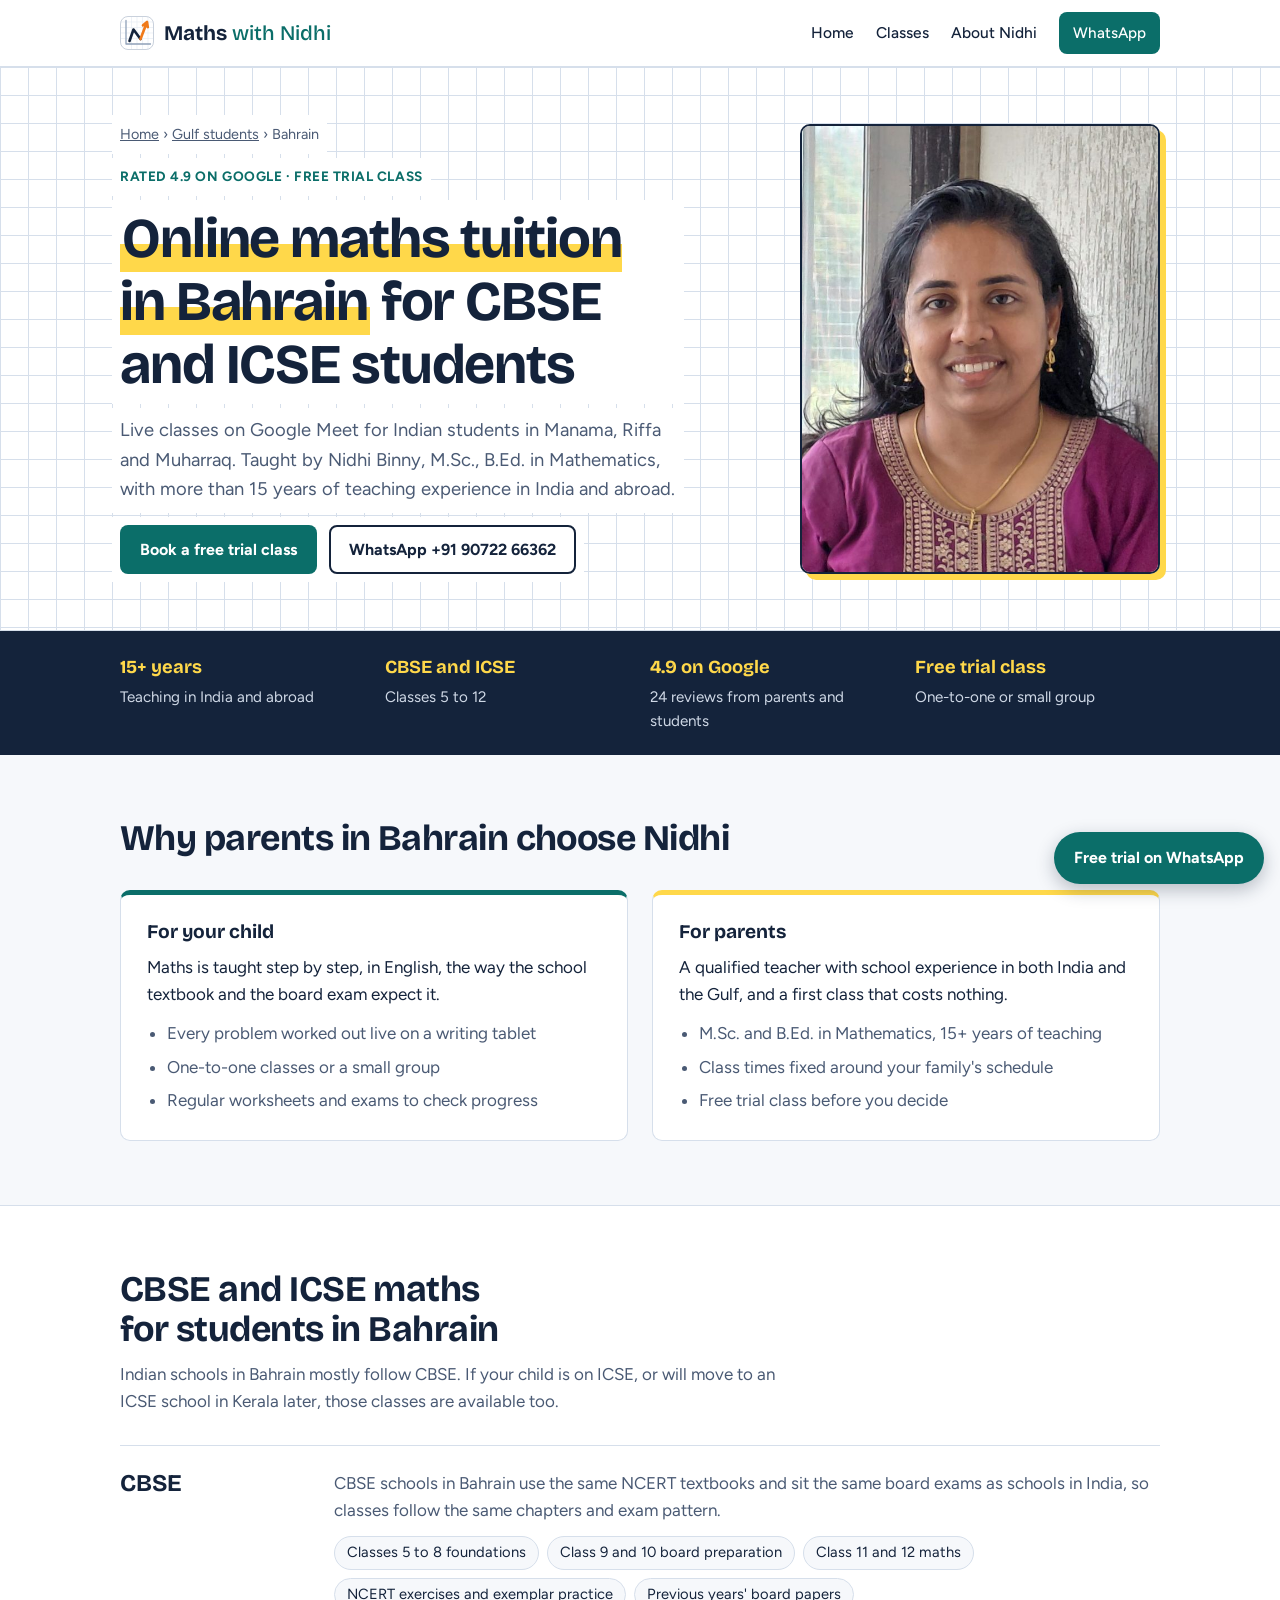
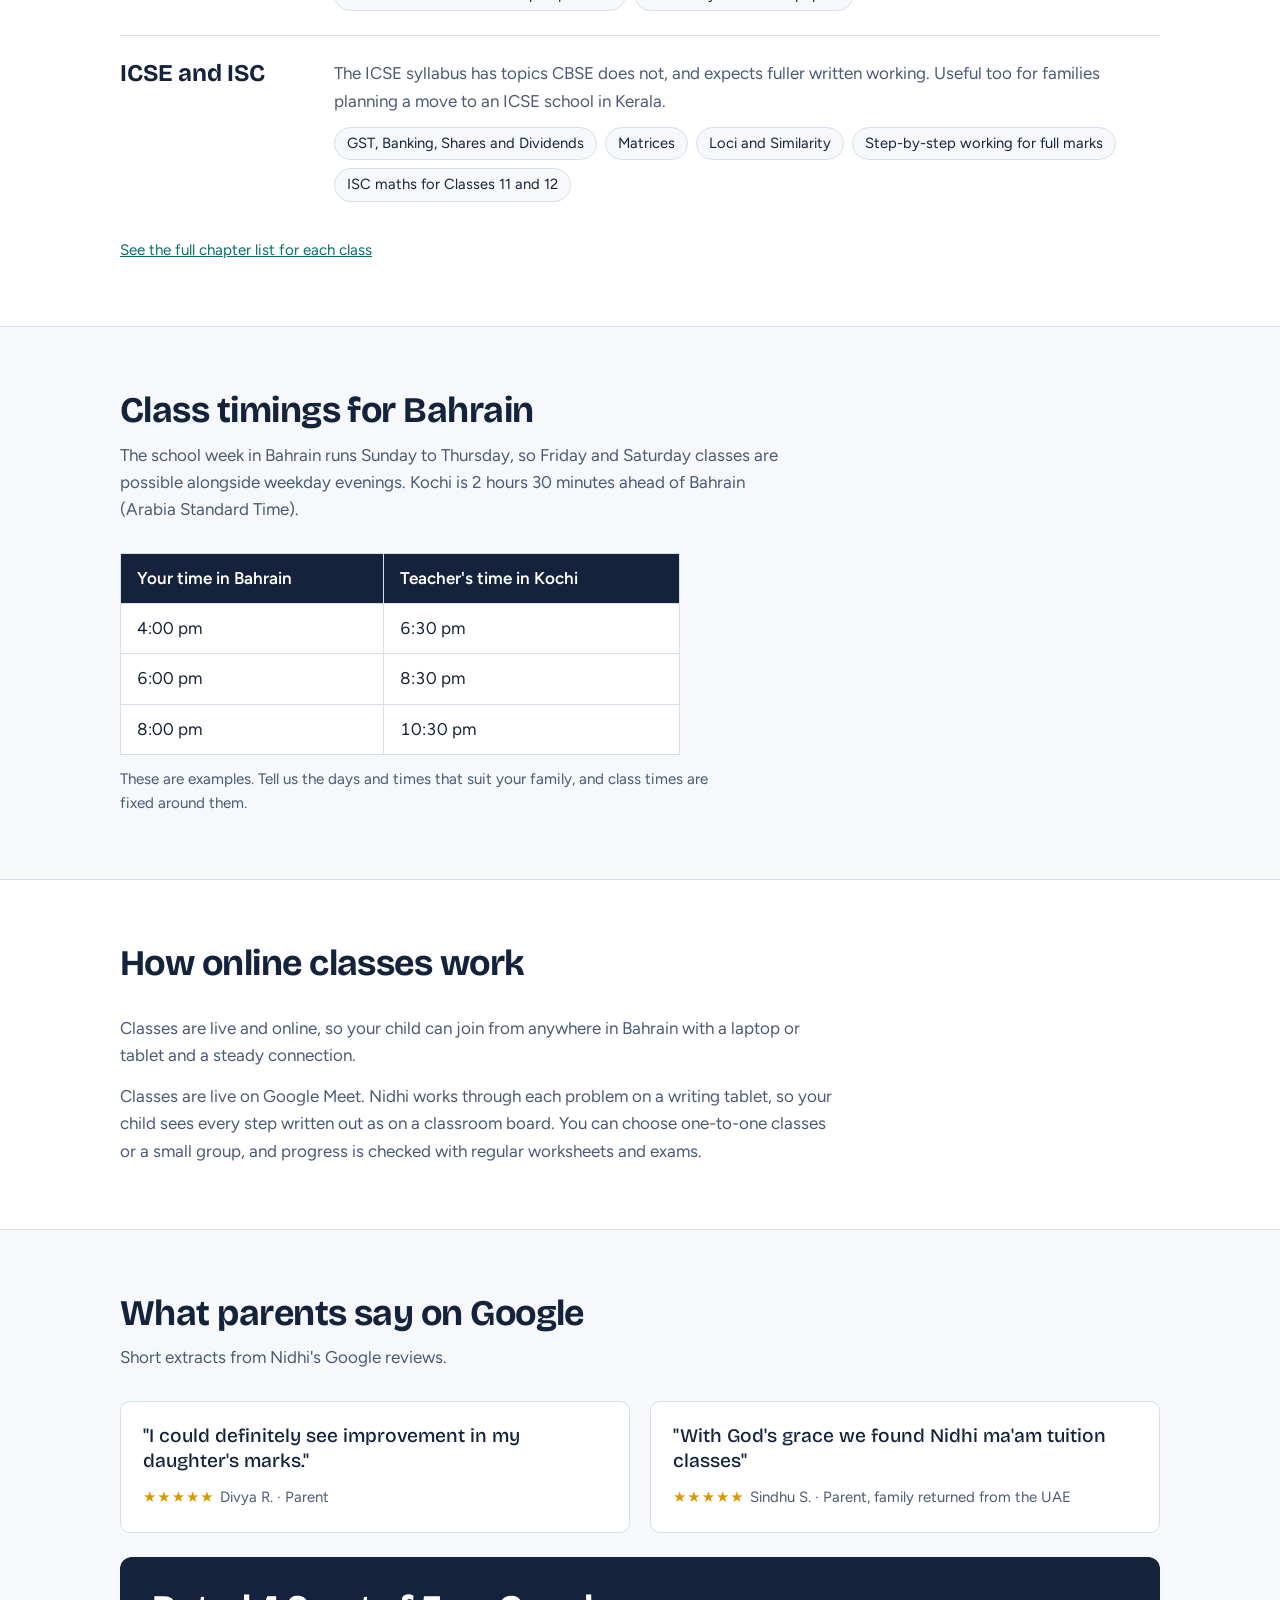
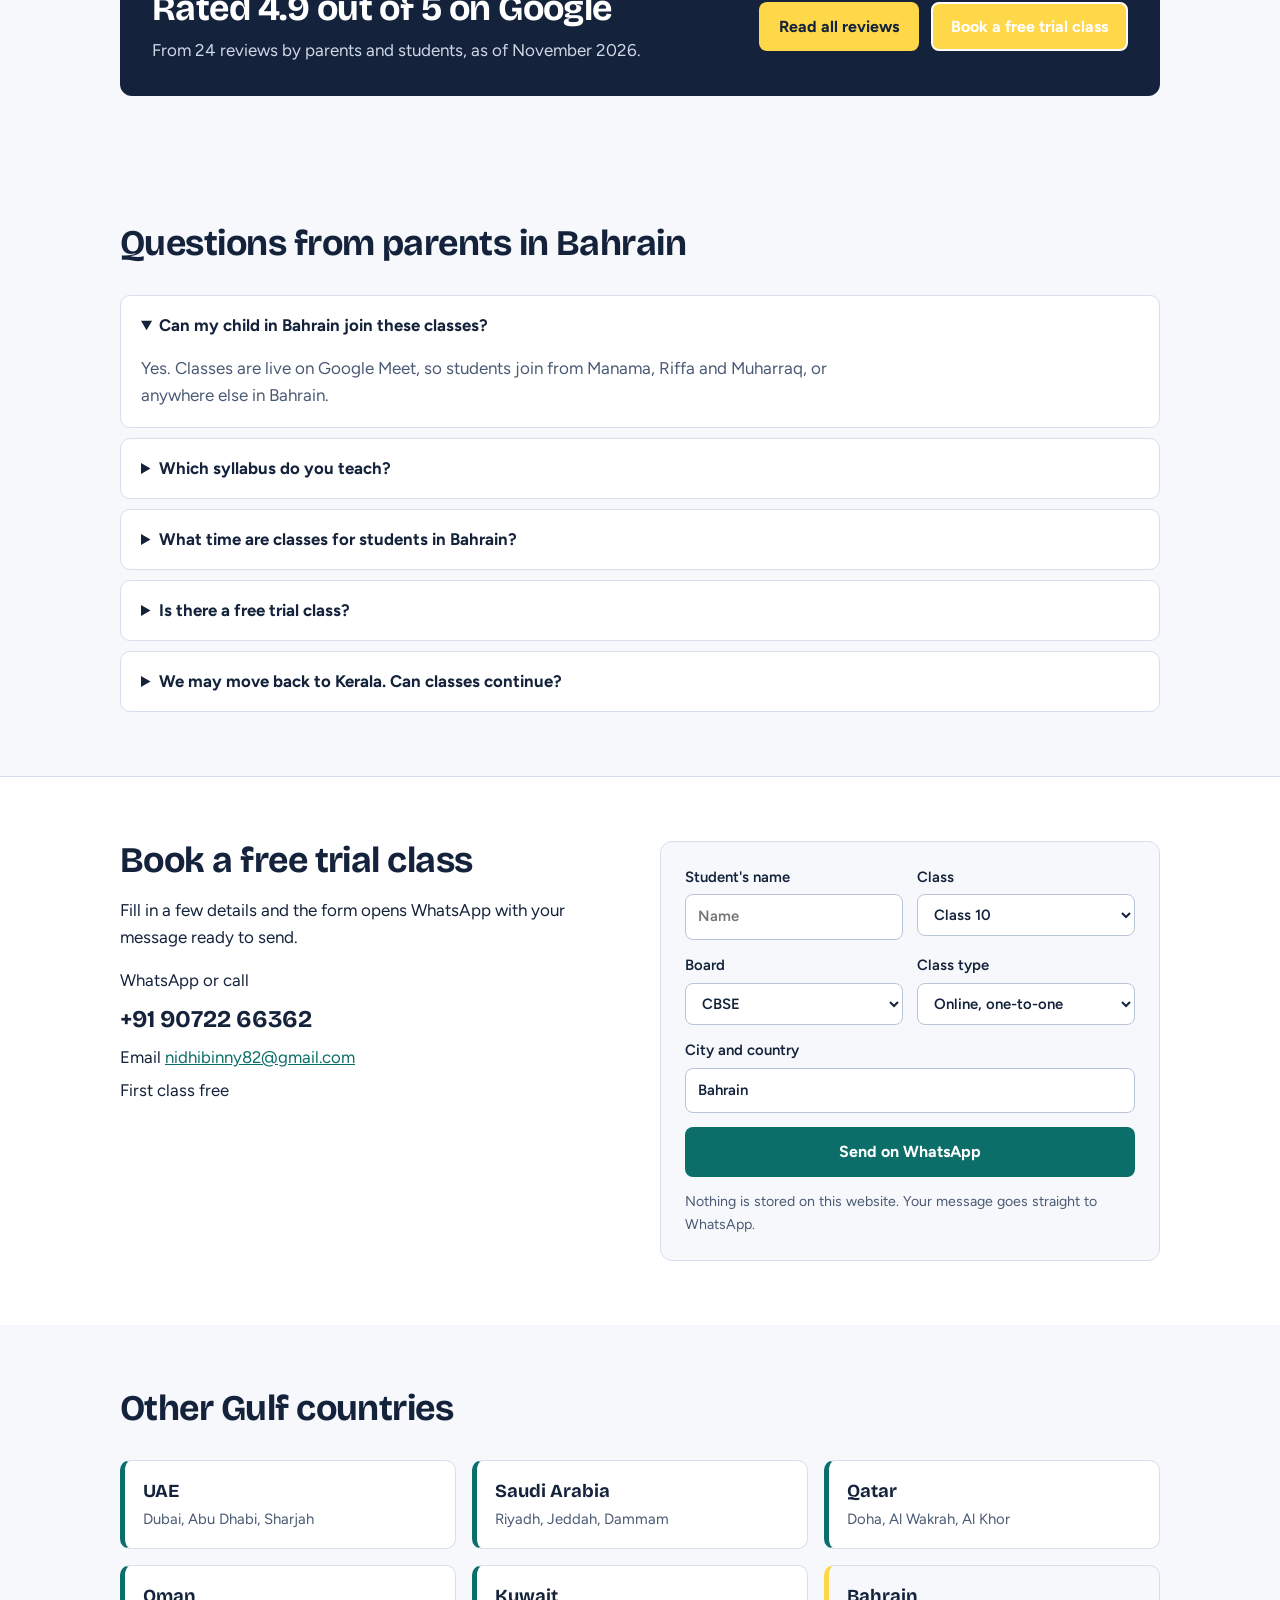
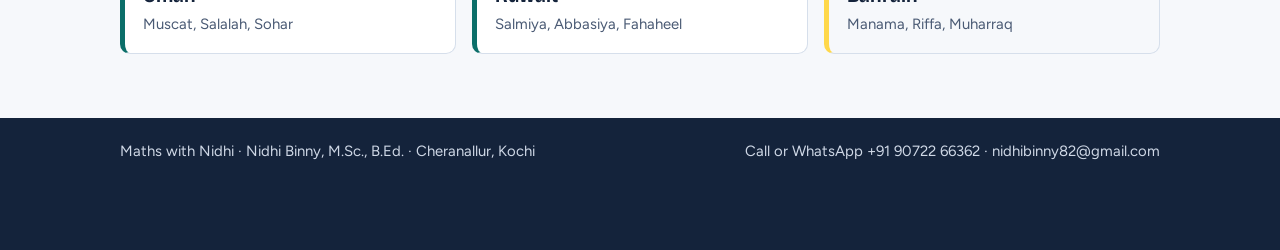
==== online-maths-tuition-bahrain.html @ 1d1f0987 "Address Indian students generally, not Malayali specifically Co-Authored-By: Claude Fable 5.2 <norep" ====
<!DOCTYPE html>
<html lang="en">
<head>
<meta charset="utf-8">
<meta name="viewport" content="width=device-width, initial-scale=1">
<title>Online Maths Tuition in Bahrain | CBSE &amp; ICSE, Classes 5 to 12 | Maths with Nidhi</title>
<meta name="description" content="Live online maths tuition for Indian students in Bahrain. CBSE and ICSE, Classes 5 to 12, taught by Nidhi Binny, M.Sc., B.Ed. Free trial class.">
<meta property="og:type" content="website">
<meta property="og:title" content="Online Maths Tuition in Bahrain | CBSE &amp; ICSE, Classes 5 to 12 | Maths with Nidhi">
<meta property="og:site_name" content="Maths with Nidhi">
<meta property="og:description" content="CBSE and ICSE maths, Classes 5 to 12. Free trial class.">
<meta property="og:image" content="img/nidhi-binny-maths-tutor.jpg">
<link rel="preconnect" href="https://fonts.googleapis.com">
<link rel="preconnect" href="https://fonts.gstatic.com" crossorigin>
<link href="https://fonts.googleapis.com/css2?family=Bricolage+Grotesque:opsz,wght@12..96,500;12..96,700&family=Figtree:wght@400;500;600;700&display=swap" rel="stylesheet">
<script type="application/ld+json">
{
 "@context": "https://schema.org",
 "@graph": [
  {
   "@type": "Service",
   "name": "Online maths tuition in Bahrain for CBSE and ICSE students",
   "serviceType": "Online maths tuition",
   "areaServed": {
    "@type": "Country",
    "name": "Bahrain"
   },
   "availableLanguage": [
    "en"
   ],
   "provider": {
    "@type": "LocalBusiness",
    "name": "Maths with Nidhi",
    "alternateName": "Math Vision Tuition Class",
    "telephone": "+91 90722 66362",
    "address": {
     "@type": "PostalAddress",
     "streetAddress": "National Signature, Cheranallur",
     "addressLocality": "Ernakulam",
     "addressRegion": "Kerala",
     "postalCode": "682034",
     "addressCountry": "IN"
    }
   }
  },
  {
   "@type": "FAQPage",
   "mainEntity": [
    {
     "@type": "Question",
     "name": "Can my child in Bahrain join these classes?",
     "acceptedAnswer": {
      "@type": "Answer",
      "text": "Yes. Classes are live on Google Meet, so students join from Manama, Riffa and Muharraq, or anywhere else in Bahrain."
     }
    },
    {
     "@type": "Question",
     "name": "Which syllabus do you teach?",
     "acceptedAnswer": {
      "@type": "Answer",
      "text": "Mathematics for CBSE and ICSE, from Class 5 to Class 12, including ISC for Classes 11 and 12."
     }
    },
    {
     "@type": "Question",
     "name": "What time are classes for students in Bahrain?",
     "acceptedAnswer": {
      "@type": "Answer",
      "text": "Class times are fixed to suit your family. Kochi is 2 hours 30 minutes ahead of Bahrain, so a 6:00 pm class for you is 8:30 pm for the teacher."
     }
    },
    {
     "@type": "Question",
     "name": "Is there a free trial class?",
     "acceptedAnswer": {
      "@type": "Answer",
      "text": "Yes. The first class is a free trial."
     }
    },
    {
     "@type": "Question",
     "name": "We may move back to Kerala. Can classes continue?",
     "acceptedAnswer": {
      "@type": "Answer",
      "text": "Yes. Online classes carry on unchanged, and if you settle in Kochi your child can also attend in person at Cheranallur."
     }
    }
   ]
  }
 ]
}
</script>
<link rel="icon" href="favicon.svg" type="image/svg+xml">
<link rel="stylesheet" href="css/site.css">
</head>
<body>

<header class="top">
  <div class="wrap">
    <a class="brand" href="index.html" aria-label="Maths with Nidhi home">
      <svg viewBox="0 0 34 34" aria-hidden="true"><defs><clipPath id="t"><rect width="34" height="34" rx="8"/></clipPath></defs><rect width="34" height="34" rx="8" fill="#ffffff"/><path d="M11.5 0V34M17 0V34M22.5 0V34M28 0V34M0 6H34M0 11.5H34M0 17H34M0 22.5H34" fill="none" stroke="#e3e9f2" stroke-width="0.6" clip-path="url(#t)"/><path d="M6 4.5V28H30.5" fill="none" stroke="#8fa0b8" stroke-width="1.3" stroke-linecap="round" stroke-linejoin="round"/><path d="M9.5 25L13.5 13.5L20.5 23" fill="none" stroke="#14233b" stroke-width="2.63" stroke-linecap="round" stroke-linejoin="round"/><path d="M20.5 23L27 6M23 9.3L27 6L27.8 11.1" fill="none" stroke="#f07a1a" stroke-width="2.63" stroke-linecap="round" stroke-linejoin="round"/><rect x="0.5" y="0.5" width="33" height="33" rx="7.5" fill="none" stroke="#c9d1dc" stroke-width="1"/></svg>
      <span class="brand-name">Maths <i>with Nidhi</i></span>
    </a>
    <nav class="nav" aria-label="Main">
      <a class="link" href="index.html">Home</a>
      <a class="link" href="index.html#classes">Classes</a>
      <a class="link" href="index.html#about">About Nidhi</a>
      <a class="btn small" href="https://wa.me/919072266362?text=Hi%2C%20I%27d%20like%20to%20book%20a%20free%20trial%20maths%20class.%20We%20live%20in%20Bahrain." rel="noopener">WhatsApp</a>
    </nav>
  </div>
</header>

<main id="top">
  <div class="hero">
    <div class="wrap">
      <div class="hero-copy">
        <p class="crumbs"><a href="index.html">Home</a> › <a href="index.html#gulf">Gulf students</a> › Bahrain</p>
        <p class="eyebrow">Rated 4.9 on Google · Free trial class</p>
        <h1><span class="mark">Online maths tuition in Bahrain</span> for CBSE and ICSE students</h1>
        <p class="lead">Live classes on Google Meet for Indian students in Manama, Riffa and Muharraq. Taught by Nidhi Binny, M.Sc., B.Ed. in Mathematics, with more than 15 years of teaching experience in India and abroad.</p>
        <div class="cta-row">
          <a class="btn" href="#contact">Book a free trial class</a>
          <a class="btn ghost" href="https://wa.me/919072266362?text=Hi%2C%20I%27d%20like%20to%20book%20a%20free%20trial%20maths%20class.%20We%20live%20in%20Bahrain." rel="noopener">WhatsApp +91 90722 66362</a>
        </div>
      </div>
      <img class="photo-img" src="img/nidhi-binny-maths-tutor.jpg" alt="Nidhi Binny, online maths tutor for students in Bahrain" width="640" height="800">
    </div>
  </div>


  <div class="facts">
    <div class="wrap">
      <ul>
        <li><strong>15+ years</strong><span>Teaching in India and abroad</span></li>
        <li><strong>CBSE and ICSE</strong><span>Classes 5 to 12</span></li>
        <li><strong>4.9 on Google</strong><span>24 reviews from parents and students</span></li>
        <li><strong>Free trial class</strong><span>One-to-one or small group</span></li>
      </ul>
    </div>
  </div>

  <section>
    <div class="wrap">
      <div class="sec-head">
        <h2>Why parents in Bahrain choose Nidhi</h2>
      </div>
      <div class="two">
        <div class="panel kochi">
          <h3>For your child</h3>
          <p>Maths is taught step by step, in English, the way the school textbook and the board exam expect it.</p>
          <ul>
            <li>Every problem worked out live on a writing tablet</li>
            <li>One-to-one classes or a small group</li>
            <li>Regular worksheets and exams to check progress</li>
          </ul>
        </div>
        <div class="panel abroad">
          <h3>For parents</h3>
          <p>A qualified teacher with school experience in both India and the Gulf, and a first class that costs nothing.</p>
          <ul>
            <li>M.Sc. and B.Ed. in Mathematics, 15+ years of teaching</li>
            <li>Class times fixed around your family's schedule</li>
            <li>Free trial class before you decide</li>
          </ul>
        </div>
      </div>
    </div>
  </section>

  <section class="plain">
    <div class="wrap">
      <div class="sec-head">
        <h2>CBSE and ICSE maths for students in Bahrain</h2>
        <p>Indian schools in Bahrain mostly follow CBSE. If your child is on ICSE, or will move to an ICSE school in Kerala later, those classes are available too.</p>
      </div>
      <div class="board">
        <div class="tag">CBSE</div>
        <div>
          <p>CBSE schools in Bahrain use the same NCERT textbooks and sit the same board exams as schools in India, so classes follow the same chapters and exam pattern.</p>
          <ul class="chips"><li>Classes 5 to 8 foundations</li><li>Class 9 and 10 board preparation</li><li>Class 11 and 12 maths</li><li>NCERT exercises and exemplar practice</li><li>Previous years' board papers</li></ul>
        </div>
      </div>
      <div class="board">
        <div class="tag">ICSE and ISC</div>
        <div>
          <p>The ICSE syllabus has topics CBSE does not, and expects fuller written working. Useful too for families planning a move to an ICSE school in Kerala.</p>
          <ul class="chips"><li>GST, Banking, Shares and Dividends</li><li>Matrices</li><li>Loci and Similarity</li><li>Step-by-step working for full marks</li><li>ISC maths for Classes 11 and 12</li></ul>
        </div>
      </div>
      <p class="note"><a href="index.html#classes">See the full chapter list for each class</a></p>
    </div>
  </section>

  <section>
    <div class="wrap">
      <div class="sec-head">
        <h2>Class timings for Bahrain</h2>
        <p>The school week in Bahrain runs Sunday to Thursday, so Friday and Saturday classes are possible alongside weekday evenings. Kochi is 2 hours 30 minutes ahead of Bahrain (Arabia Standard Time).</p>
      </div>
      <div class="times-wrap">
        <table class="times">
          <thead><tr><th>Your time in Bahrain</th><th>Teacher's time in Kochi</th></tr></thead>
          <tbody><tr><td>4:00 pm</td><td>6:30 pm</td></tr><tr><td>6:00 pm</td><td>8:30 pm</td></tr><tr><td>8:00 pm</td><td>10:30 pm</td></tr></tbody>
        </table>
      </div>
      <p class="note">These are examples. Tell us the days and times that suit your family, and class times are fixed around them.</p>
    </div>
  </section>

  <section class="plain">
    <div class="wrap">
      <div class="sec-head"><h2>How online classes work</h2></div>
      <div class="prose">
        <p>Classes are live and online, so your child can join from anywhere in Bahrain with a laptop or tablet and a steady connection.</p>
        <p>Classes are live on Google Meet. Nidhi works through each problem on a writing tablet, so your child sees every step written out as on a classroom board. You can choose one-to-one classes or a small group, and progress is checked with regular worksheets and exams.</p>
      </div>
    </div>
  </section>

  <section class="reviews">
    <div class="wrap">
      <div class="sec-head">
        <h2>What parents say on Google</h2>
        <p>Short extracts from Nidhi's Google reviews.</p>
      </div>
      <div class="quotes">
        <figure class="quote"><blockquote>"I could definitely see improvement in my daughter's marks."</blockquote><figcaption>Divya R. · Parent</figcaption></figure>
        <figure class="quote"><blockquote>"With God's grace we found Nidhi ma'am tuition classes"</blockquote><figcaption>Sindhu S. · Parent, family returned from the UAE</figcaption></figure>
      </div>
      <div class="box">
        <div>
          <h2>Rated 4.9 out of 5 on Google</h2>
          <p>From 24 reviews by parents and students, as of November 2026.</p>
        </div>
        <div class="cta-row">
          <a class="btn" href="https://www.google.com/search?q=math+vision#lrd=0x3b080d9edfd63d77:0x7103dc4fd0247eb7,1,,,," rel="noopener">Read all reviews</a>
          <a class="btn ghost light" href="#contact">Book a free trial class</a>
        </div>
      </div>
    </div>
  </section>

  <section class="faq" id="faq">
    <div class="wrap">
      <div class="sec-head"><h2>Questions from parents in Bahrain</h2></div>
      <details open>
        <summary>Can my child in Bahrain join these classes?</summary>
        <p>Yes. Classes are live on Google Meet, so students join from Manama, Riffa and Muharraq, or anywhere else in Bahrain.</p>
      </details>
      <details>
        <summary>Which syllabus do you teach?</summary>
        <p>Mathematics for CBSE and ICSE, from Class 5 to Class 12, including ISC for Classes 11 and 12.</p>
      </details>
      <details>
        <summary>What time are classes for students in Bahrain?</summary>
        <p>Class times are fixed to suit your family. Kochi is 2 hours 30 minutes ahead of Bahrain, so a 6:00 pm class for you is 8:30 pm for the teacher.</p>
      </details>
      <details>
        <summary>Is there a free trial class?</summary>
        <p>Yes. The first class is a free trial.</p>
      </details>
      <details>
        <summary>We may move back to Kerala. Can classes continue?</summary>
        <p>Yes. Online classes carry on unchanged, and if you settle in Kochi your child can also attend in person at Cheranallur.</p>
      </details>
    </div>
  </section>

  <section class="contact" id="contact">
    <div class="wrap">
      <div class="contact-copy">
        <h2>Book a free trial class</h2>
        <p>Fill in a few details and the form opens WhatsApp with your message ready to send.</p>
        <div class="lines">
          <span>WhatsApp or call</span>
          <b>+91 90722 66362</b>
          <span>Email <a href="mailto:nidhibinny82@gmail.com">nidhibinny82@gmail.com</a></span>
          <span>First class free</span>
        </div>
      </div>
      <form id="enquiry">
        <label>Student's name<input id="f-name" type="text" autocomplete="off" placeholder="Name"></label>
        <label>Class
          <select id="f-class">
            <option>Class 12</option><option>Class 11</option><option selected>Class 10</option><option>Class 9</option><option>Class 8</option><option>Class 7</option><option>Class 6</option><option>Class 5</option>
          </select>
        </label>
        <label>Board
          <select id="f-board"><option>CBSE</option><option>ICSE / ISC</option></select>
        </label>
        <label>Class type
          <select id="f-mode"><option>Online, one-to-one</option><option>Online, small group</option></select>
        </label>
        <label class="full">City and country<input id="f-place" type="text" autocomplete="off" value="Bahrain"></label>
        <a class="btn full" id="f-send" href="https://wa.me/919072266362" rel="noopener">Send on WhatsApp</a>
        <small class="full">Nothing is stored on this website. Your message goes straight to WhatsApp.</small>
      </form>
    </div>
  </section>

  <section>
    <div class="wrap">
      <div class="sec-head"><h2>Other Gulf countries</h2></div>
      <div class="countries">
        <a href="online-maths-tuition-uae.html"><b>UAE</b><span>Dubai, Abu Dhabi, Sharjah</span></a>
        <a href="online-maths-tuition-saudi-arabia.html"><b>Saudi Arabia</b><span>Riyadh, Jeddah, Dammam</span></a>
        <a href="online-maths-tuition-qatar.html"><b>Qatar</b><span>Doha, Al Wakrah, Al Khor</span></a>
        <a href="online-maths-tuition-oman.html"><b>Oman</b><span>Muscat, Salalah, Sohar</span></a>
        <a href="online-maths-tuition-kuwait.html"><b>Kuwait</b><span>Salmiya, Abbasiya, Fahaheel</span></a>
        <a href="online-maths-tuition-bahrain.html" aria-current="page"><b>Bahrain</b><span>Manama, Riffa, Muharraq</span></a>
      </div>
    </div>
  </section>
</main>

<a class="btn wa-float" href="https://wa.me/919072266362?text=Hi%2C%20I%27d%20like%20to%20book%20a%20free%20trial%20maths%20class.%20We%20live%20in%20Bahrain." rel="noopener">Free trial on WhatsApp</a>

<footer>
  <div class="wrap">
    <span>Maths with Nidhi · Nidhi Binny, M.Sc., B.Ed. · Cheranallur, Kochi</span>
    <span>Call or WhatsApp +91 90722 66362 · nidhibinny82@gmail.com</span>
  </div>
</footer>

<script>
(function () {
  var ids = ["f-name", "f-class", "f-board", "f-mode", "f-place"];
  var send = document.getElementById("f-send");
  function val(id) { return document.getElementById(id).value.trim(); }
  function build() {
    var lines = ["Hi, I'd like to book a free trial maths class with Nidhi teacher."];
    if (val("f-name")) lines.push("Student: " + val("f-name"));
    lines.push("Class: " + val("f-class") + " (" + val("f-board") + ")");
    lines.push("Class type: " + val("f-mode"));
    if (val("f-place")) lines.push("Location: " + val("f-place"));
    send.href = "https://wa.me/919072266362?text=" + encodeURIComponent(lines.join("\n"));
  }
  ids.forEach(function (id) {
    var el = document.getElementById(id);
    el.addEventListener("input", build);
    el.addEventListener("change", build);
  });
  document.getElementById("enquiry").addEventListener("submit", function (e) { e.preventDefault(); });
  build();
})();
</script>
</body>
</html>
---- css/site.css ----
:root {
  /* Layout idea: a maths notebook. Squared paper ground, ink text, one highlighter colour, worked-example details. */
  --paper: #f6f8fb;
  --sheet: #ffffff;
  --ink: #14233b;
  --ink-soft: #4a5a74;
  --rule: #d6dfeb;
  --teal: #0b6e69;
  --teal-deep: #084f4b;
  --marker: #ffd84a;
  --font-display: "Bricolage Grotesque", "Trebuchet MS", system-ui, sans-serif;
  --font-body: "Figtree", system-ui, -apple-system, "Segoe UI", sans-serif;
  --font-ml: "Noto Sans Malayalam", "Figtree", sans-serif;
  color-scheme: light;
}
* { box-sizing: border-box; }
html { scroll-behavior: smooth; }
body {
  margin: 0;
  background: var(--paper);
  color: var(--ink);
  font-family: var(--font-body);
  font-size: 17px;
  line-height: 1.6;
}
img, svg { max-width: 100%; }
a { color: var(--teal); }
a:focus-visible, button:focus-visible, input:focus-visible, select:focus-visible, summary:focus-visible {
  outline: 3px solid var(--marker); outline-offset: 2px;
}
h1, h2, h3 { font-family: var(--font-display); line-height: 1.12; text-wrap: balance; margin: 0; }
h1 { font-size: clamp(2.1rem, 5.4vw, 3.5rem); font-weight: 700; letter-spacing: -0.02em; }
h2 { font-size: clamp(1.6rem, 3.4vw, 2.25rem); font-weight: 700; letter-spacing: -0.015em; }
h3 { font-size: 1.2rem; font-weight: 700; }
p { margin: 0; }
.wrap { max-width: 1080px; margin: 0 auto; padding: 0 20px; }
.ml { font-family: var(--font-ml); }
.mark { background: linear-gradient(transparent 58%, var(--marker) 58%); padding: 0 2px; }

/* Header */
.top { background: var(--sheet); border-bottom: 1px solid var(--rule); position: sticky; top: 0; z-index: 5; }
.top .wrap { display: flex; align-items: center; justify-content: space-between; gap: 16px; padding-top: 12px; padding-bottom: 12px; flex-wrap: wrap; }
.brand { display: flex; align-items: center; gap: 10px; text-decoration: none; color: var(--ink); font-family: var(--font-display); font-weight: 700; font-size: 1.3rem; }
.brand svg { width: 34px; height: 34px; flex: none; }
.nav { display: flex; align-items: center; gap: 22px; flex-wrap: wrap; }
.nav a { color: var(--ink); text-decoration: none; font-weight: 500; font-size: 0.97rem; }
.nav a:hover { color: var(--teal); }
.btn {
  display: inline-flex; align-items: center; gap: 8px;
  background: var(--teal); color: #fff !important; text-decoration: none;
  font-weight: 700; padding: 12px 20px; border-radius: 8px; border: 0;
  font-family: var(--font-body); font-size: 1rem; cursor: pointer;
}
.btn:hover { background: var(--teal-deep); }
.btn.small { padding: 9px 14px; font-size: 0.95rem; }
.btn.ghost { background: transparent; color: var(--ink) !important; border: 2px solid var(--ink); padding: 10px 18px; }
.btn.ghost:hover { background: var(--ink); color: #fff !important; }
@media (max-width: 720px) { .nav a.link { display: none; } }

/* Hero */
.hero {
  background-color: var(--sheet);
  background-image: linear-gradient(var(--rule) 1px, transparent 1px), linear-gradient(90deg, var(--rule) 1px, transparent 1px);
  background-size: 28px 28px;
  border-bottom: 1px solid var(--rule);
}
.hero .wrap { display: grid; grid-template-columns: 1.25fr 1fr; gap: 40px; align-items: center; padding-top: 56px; padding-bottom: 56px; }
.hero-copy { display: flex; flex-direction: column; gap: 20px; }
.hero-copy > * { background: var(--sheet); box-shadow: 0 0 0 8px var(--sheet); align-self: flex-start; }
.eyebrow { font-weight: 700; color: var(--teal); letter-spacing: 0.04em; text-transform: uppercase; font-size: 0.85rem; }
.lead { font-size: 1.15rem; color: var(--ink-soft); max-width: 34em; }
.cta-row { display: flex; gap: 12px; flex-wrap: wrap; }
.hero .ml { font-size: 1rem; color: var(--ink); font-weight: 500; }
.example { background: var(--sheet); border: 2px solid var(--ink); border-radius: 10px; padding: 18px; box-shadow: 6px 6px 0 var(--marker); }
.example figcaption { font-size: 0.92rem; color: var(--ink-soft); margin-top: 8px; }
.example svg { display: block; width: 100%; height: auto; }
@media (max-width: 820px) { .hero .wrap { grid-template-columns: 1fr; padding-top: 36px; padding-bottom: 40px; } }

/* Facts strip */
.facts { background: var(--ink); color: #fff; }
.facts ul { list-style: none; margin: 0; padding: 22px 0; display: grid; grid-template-columns: repeat(4, 1fr); gap: 20px; }
.facts li { display: flex; flex-direction: column; gap: 2px; }
.facts strong { font-family: var(--font-display); font-size: 1.15rem; color: var(--marker); }
.facts span { font-size: 0.95rem; color: #cfd8e6; }
@media (max-width: 820px) { .facts ul { grid-template-columns: repeat(2, 1fr); } }

section { padding: 64px 0; }
.sec-head { display: flex; flex-direction: column; gap: 10px; margin-bottom: 30px; max-width: 40em; }
.sec-head p { color: var(--ink-soft); }

/* Where */
.two { display: grid; grid-template-columns: 1fr 1fr; gap: 24px; }
.panel { background: var(--sheet); border: 1px solid var(--rule); border-radius: 10px; padding: 26px; display: flex; flex-direction: column; gap: 12px; }
.panel.kochi { border-top: 5px solid var(--teal); }
.panel.abroad { border-top: 5px solid var(--marker); }
.panel ul { margin: 0; padding-left: 20px; color: var(--ink-soft); display: flex; flex-direction: column; gap: 6px; }
@media (max-width: 760px) { .two { grid-template-columns: 1fr; } }

/* Boards */
.boards { background: var(--sheet); border-top: 1px solid var(--rule); border-bottom: 1px solid var(--rule); }
.board { display: grid; grid-template-columns: 190px 1fr; gap: 24px; padding: 24px 0; border-top: 1px solid var(--rule); align-items: start; }
.board:first-of-type { border-top: 2px solid var(--ink); }
.board .tag { font-family: var(--font-display); font-size: 1.5rem; line-height: 1.15; font-weight: 700; }
.board p { color: var(--ink-soft); margin-bottom: 12px; }
.chips { display: flex; flex-wrap: wrap; gap: 8px; list-style: none; margin: 0; padding: 0; }
.chips li { border: 1px solid var(--rule); background: var(--paper); border-radius: 999px; padding: 4px 12px; font-size: 0.92rem; }
@media (max-width: 620px) { .board { grid-template-columns: 1fr; gap: 8px; } }

/* Steps */
.steps { list-style: none; margin: 0; padding: 0; display: grid; grid-template-columns: repeat(3, 1fr); gap: 24px; counter-reset: s; }
.steps li { counter-increment: s; background: var(--sheet); border: 1px solid var(--rule); border-radius: 10px; padding: 24px; display: flex; flex-direction: column; gap: 8px; }
.steps li::before { content: counter(s); font-family: var(--font-display); font-weight: 700; font-size: 1.1rem; width: 36px; height: 36px; border-radius: 50%; background: var(--marker); display: grid; place-items: center; }
.steps p { color: var(--ink-soft); }
@media (max-width: 820px) { .steps { grid-template-columns: 1fr; } }

/* About */
.about { background: var(--sheet); border-top: 1px solid var(--rule); border-bottom: 1px solid var(--rule); }
.about .wrap { display: grid; grid-template-columns: 240px 1fr; gap: 40px; align-items: start; }
.photo { aspect-ratio: 4 / 5; border-radius: 10px; background: var(--paper); border: 2px dashed var(--rule); display: grid; place-items: center; text-align: center; color: var(--ink-soft); font-size: 0.9rem; padding: 16px; }
.photo b { display: block; font-family: var(--font-display); font-size: 3rem; color: var(--teal); }
.about-copy { display: flex; flex-direction: column; gap: 16px; }
.about-copy > p { max-width: 38em; }
blockquote { margin: 0; padding: 4px 0 4px 20px; border-left: 5px solid var(--marker); display: flex; flex-direction: column; gap: 10px; max-width: 36em; font-size: 1.12rem; font-weight: 500; }
.cv { display: grid; grid-template-columns: 1fr 1fr; gap: 28px; margin-top: 8px; }
.cv h3 { margin-bottom: 10px; font-size: 1rem; text-transform: uppercase; letter-spacing: 0.05em; color: var(--teal); font-family: var(--font-body); }
.cv dl { margin: 0; display: flex; flex-direction: column; gap: 12px; }
.cv dt { font-weight: 700; }
.cv dd { margin: 0; color: var(--ink-soft); font-size: 0.97rem; }
@media (max-width: 820px) { .about .wrap { grid-template-columns: 1fr; } .photo { max-width: 200px; } .cv { grid-template-columns: 1fr; } }

/* Reviews */
.reviews .box { background: var(--ink); color: #fff; border-radius: 12px; padding: 32px; display: flex; justify-content: space-between; align-items: center; gap: 24px; flex-wrap: wrap; }
.reviews .box p { color: #cfd8e6; max-width: 34em; margin-top: 8px; }
.reviews .btn { background: var(--marker); color: var(--ink) !important; }
.reviews .btn:hover { background: #ffe37a; }

.quotes { display: grid; grid-template-columns: repeat(2, 1fr); gap: 20px; margin-bottom: 24px; }
.quote { margin: 0; background: var(--sheet); border: 1px solid var(--rule); border-radius: 10px; padding: 22px; display: flex; flex-direction: column; gap: 12px; justify-content: space-between; }
.quote blockquote { border-left: 0; padding: 0; font-family: var(--font-display); font-size: 1.2rem; line-height: 1.3; }
.quote figcaption { color: var(--ink-soft); font-size: 0.93rem; }
.quote figcaption::before { content: "★★★★★  "; color: #d99a00; letter-spacing: 1px; }
.btn.ghost.light { border-color: #fff; color: #fff !important; }
.btn.ghost.light:hover { background: #fff; color: var(--ink) !important; }
@media (max-width: 700px) { .quotes { grid-template-columns: 1fr; } }

/* Floating WhatsApp button */
.wa-float { position: fixed; right: 16px; bottom: 16px; z-index: 6; box-shadow: 0 6px 18px rgba(20, 35, 59, 0.28); border-radius: 999px; padding: 13px 20px; }
footer { padding-bottom: 64px; }

/* FAQ */
.faq details { background: var(--sheet); border: 1px solid var(--rule); border-radius: 10px; padding: 0 20px; }
.faq details + details { margin-top: 10px; }
.faq summary { cursor: pointer; font-weight: 700; padding: 16px 0; font-size: 1.05rem; }
.faq details p { padding-bottom: 18px; color: var(--ink-soft); max-width: 44em; }

/* Contact */
.contact { background: var(--sheet); border-top: 1px solid var(--rule); }
.contact .wrap { display: grid; grid-template-columns: 1fr 1fr; gap: 40px; }
.contact-copy { display: flex; flex-direction: column; gap: 16px; }
.contact-copy .lines { display: flex; flex-direction: column; gap: 6px; font-size: 1.05rem; }
.contact-copy .lines b { font-family: var(--font-display); font-size: 1.5rem; }
form { background: var(--paper); border: 1px solid var(--rule); border-radius: 12px; padding: 24px; display: grid; grid-template-columns: 1fr 1fr; gap: 14px; }
form .full { grid-column: 1 / -1; }
label { display: flex; flex-direction: column; gap: 5px; font-weight: 600; font-size: 0.93rem; }
input, select { font: inherit; padding: 10px 12px; border: 1px solid #b9c5d6; border-radius: 8px; background: #fff; color: var(--ink); width: 100%; }
form .btn { justify-content: center; }
form small { color: var(--ink-soft); }
@media (max-width: 820px) { .contact .wrap { grid-template-columns: 1fr; } }
@media (max-width: 460px) { form { grid-template-columns: 1fr; } }

footer { background: var(--ink); color: #cfd8e6; font-size: 0.93rem; }
footer .wrap { display: flex; justify-content: space-between; gap: 12px; flex-wrap: wrap; padding-top: 22px; padding-bottom: 22px; }
footer a { color: #fff; }
@media (prefers-reduced-motion: reduce) { html { scroll-behavior: auto; } }

/* Photo */
.photo-img { width: 100%; height: auto; aspect-ratio: 4 / 5; object-fit: cover; border-radius: 10px; border: 2px solid var(--ink); box-shadow: 6px 6px 0 var(--marker); display: block; }
@media (max-width: 820px) { .about .photo-img { max-width: 240px; } .hero .photo-img { max-width: 300px; } }

/* Gulf country links */
.countries { display: grid; grid-template-columns: repeat(3, 1fr); gap: 16px; }
.countries a { background: var(--sheet); border: 1px solid var(--rule); border-left: 5px solid var(--teal); border-radius: 10px; padding: 16px 18px; text-decoration: none; color: var(--ink); display: flex; flex-direction: column; gap: 2px; }
.countries a:hover { border-color: var(--teal); }
.countries b { font-family: var(--font-display); font-size: 1.15rem; }
.countries span { color: var(--ink-soft); font-size: 0.93rem; }
.countries a[aria-current="page"] { border-left-color: var(--marker); background: var(--paper); }
@media (max-width: 760px) { .countries { grid-template-columns: 1fr 1fr; } }
@media (max-width: 440px) { .countries { grid-template-columns: 1fr; } }

/* Country pages */
.crumbs { font-size: 0.9rem; color: var(--ink-soft); }
.crumbs a { color: var(--ink-soft); }
.ml-band { background: var(--marker); color: var(--ink); }
.ml-band .wrap { padding-top: 26px; padding-bottom: 26px; display: flex; flex-direction: column; gap: 6px; }
.ml-band .ml { font-size: clamp(1.25rem, 3vw, 1.7rem); font-weight: 600; line-height: 1.5; }
.ml-band .en { font-size: 0.97rem; }
.ml-lines { display: flex; flex-direction: column; gap: 6px; font-family: var(--font-ml); font-weight: 500; }
.plain { background: var(--sheet); border-top: 1px solid var(--rule); border-bottom: 1px solid var(--rule); }
.times-wrap { overflow-x: auto; }
table.times { border-collapse: collapse; width: 100%; max-width: 560px; background: var(--sheet); font-variant-numeric: tabular-nums; }
table.times th, table.times td { text-align: left; padding: 11px 16px; border: 1px solid var(--rule); }
table.times th { background: var(--ink); color: #fff; font-weight: 600; }
.note { color: var(--ink-soft); font-size: 0.95rem; margin-top: 12px; max-width: 40em; }
.prose { display: flex; flex-direction: column; gap: 14px; max-width: 42em; }
.prose p { color: var(--ink-soft); }

.hero .photo-img { max-width: 360px; justify-self: end; }
@media (max-width: 820px) { .hero .photo-img { justify-self: start; } }

/* Wordmark */
.brand-name { white-space: nowrap; }
.brand-name i { font-style: normal; font-weight: 500; color: var(--teal); }
@media (max-width: 480px) { .brand { font-size: 1.05rem; gap: 8px; } .brand svg { width: 30px; height: 30px; } }
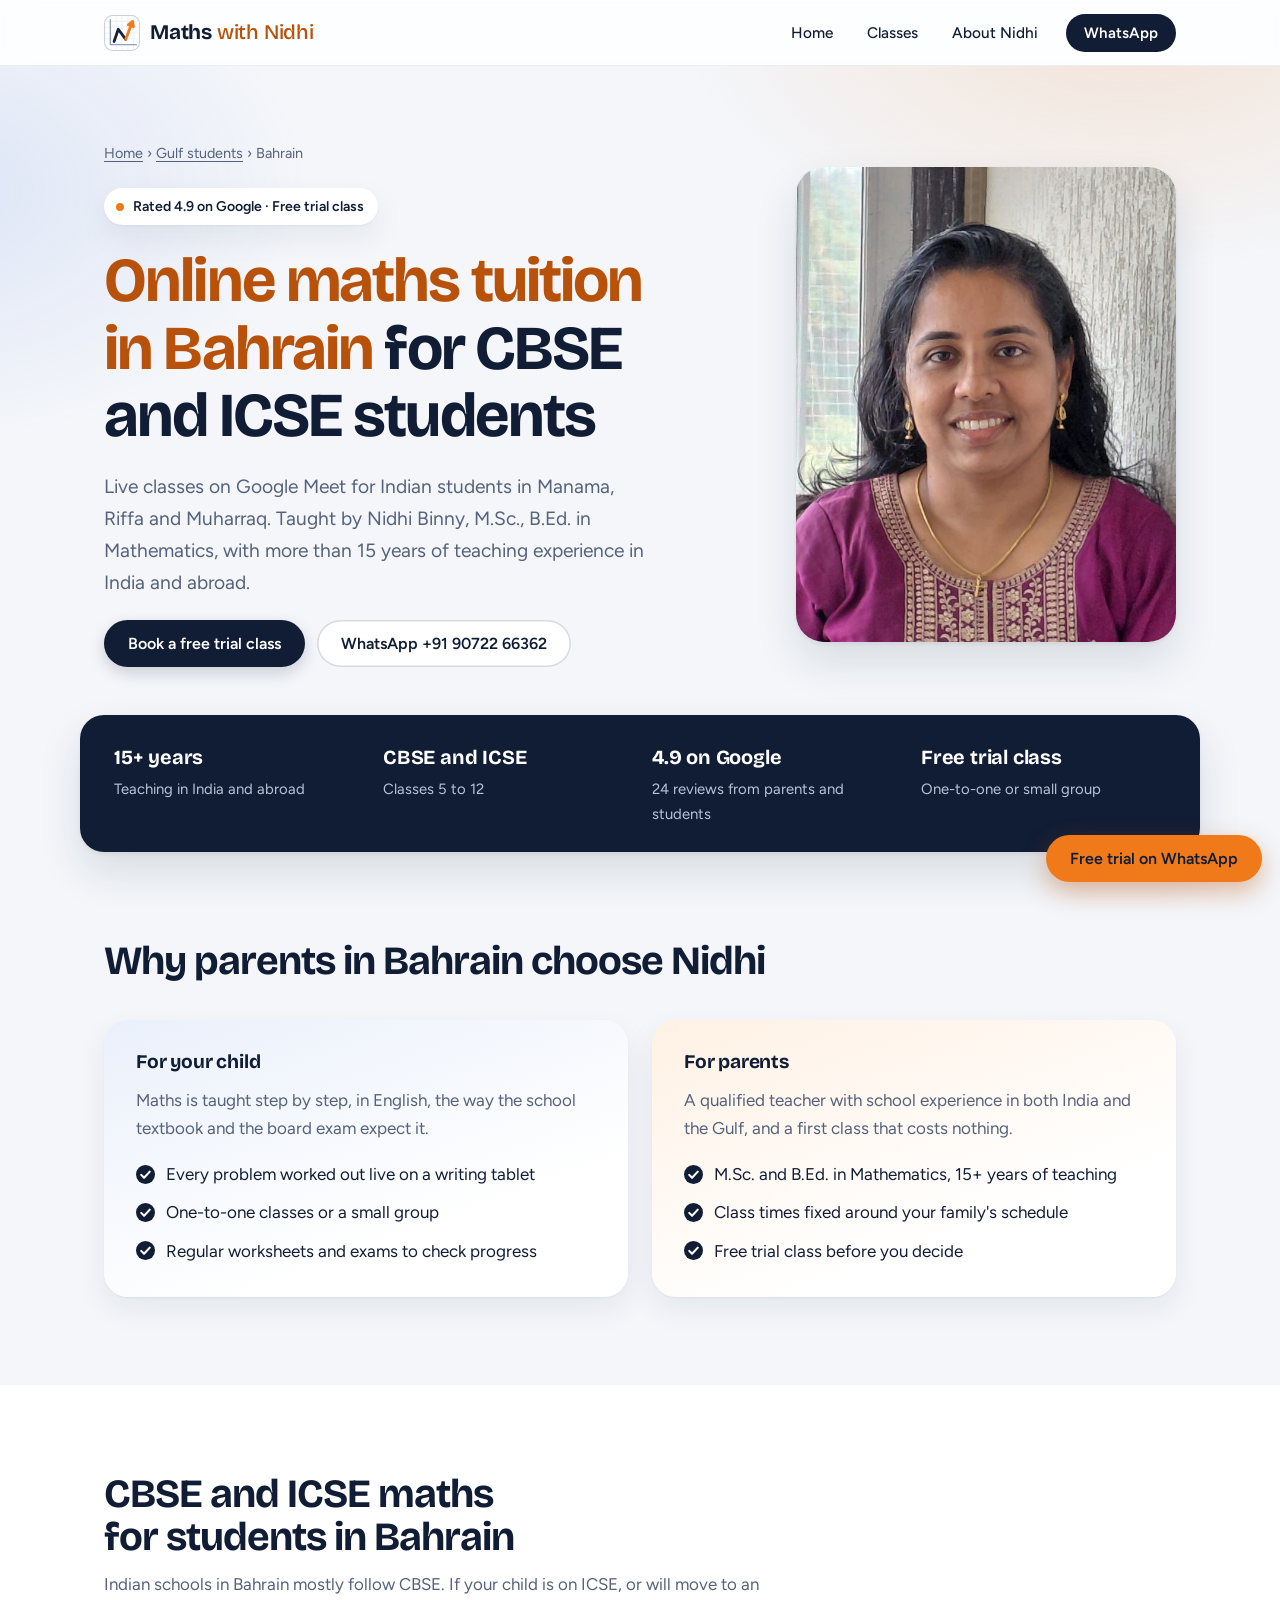
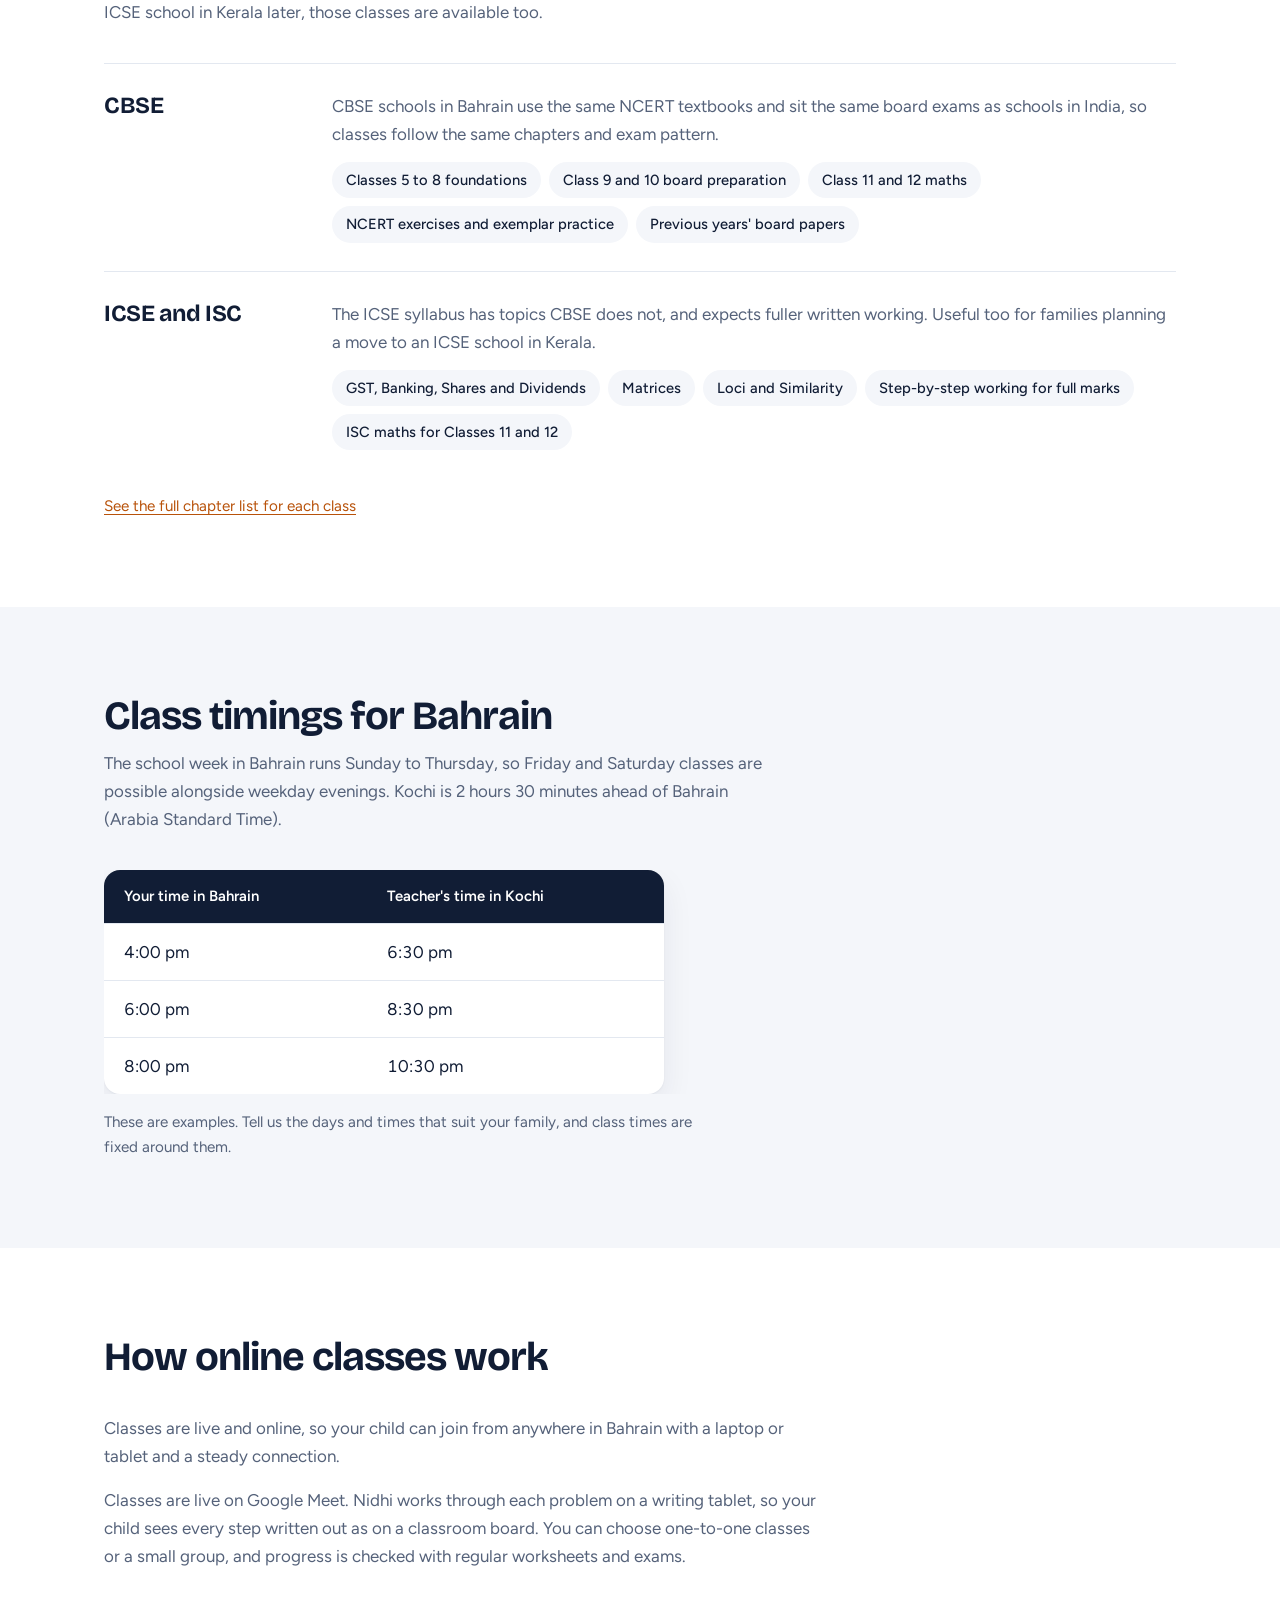
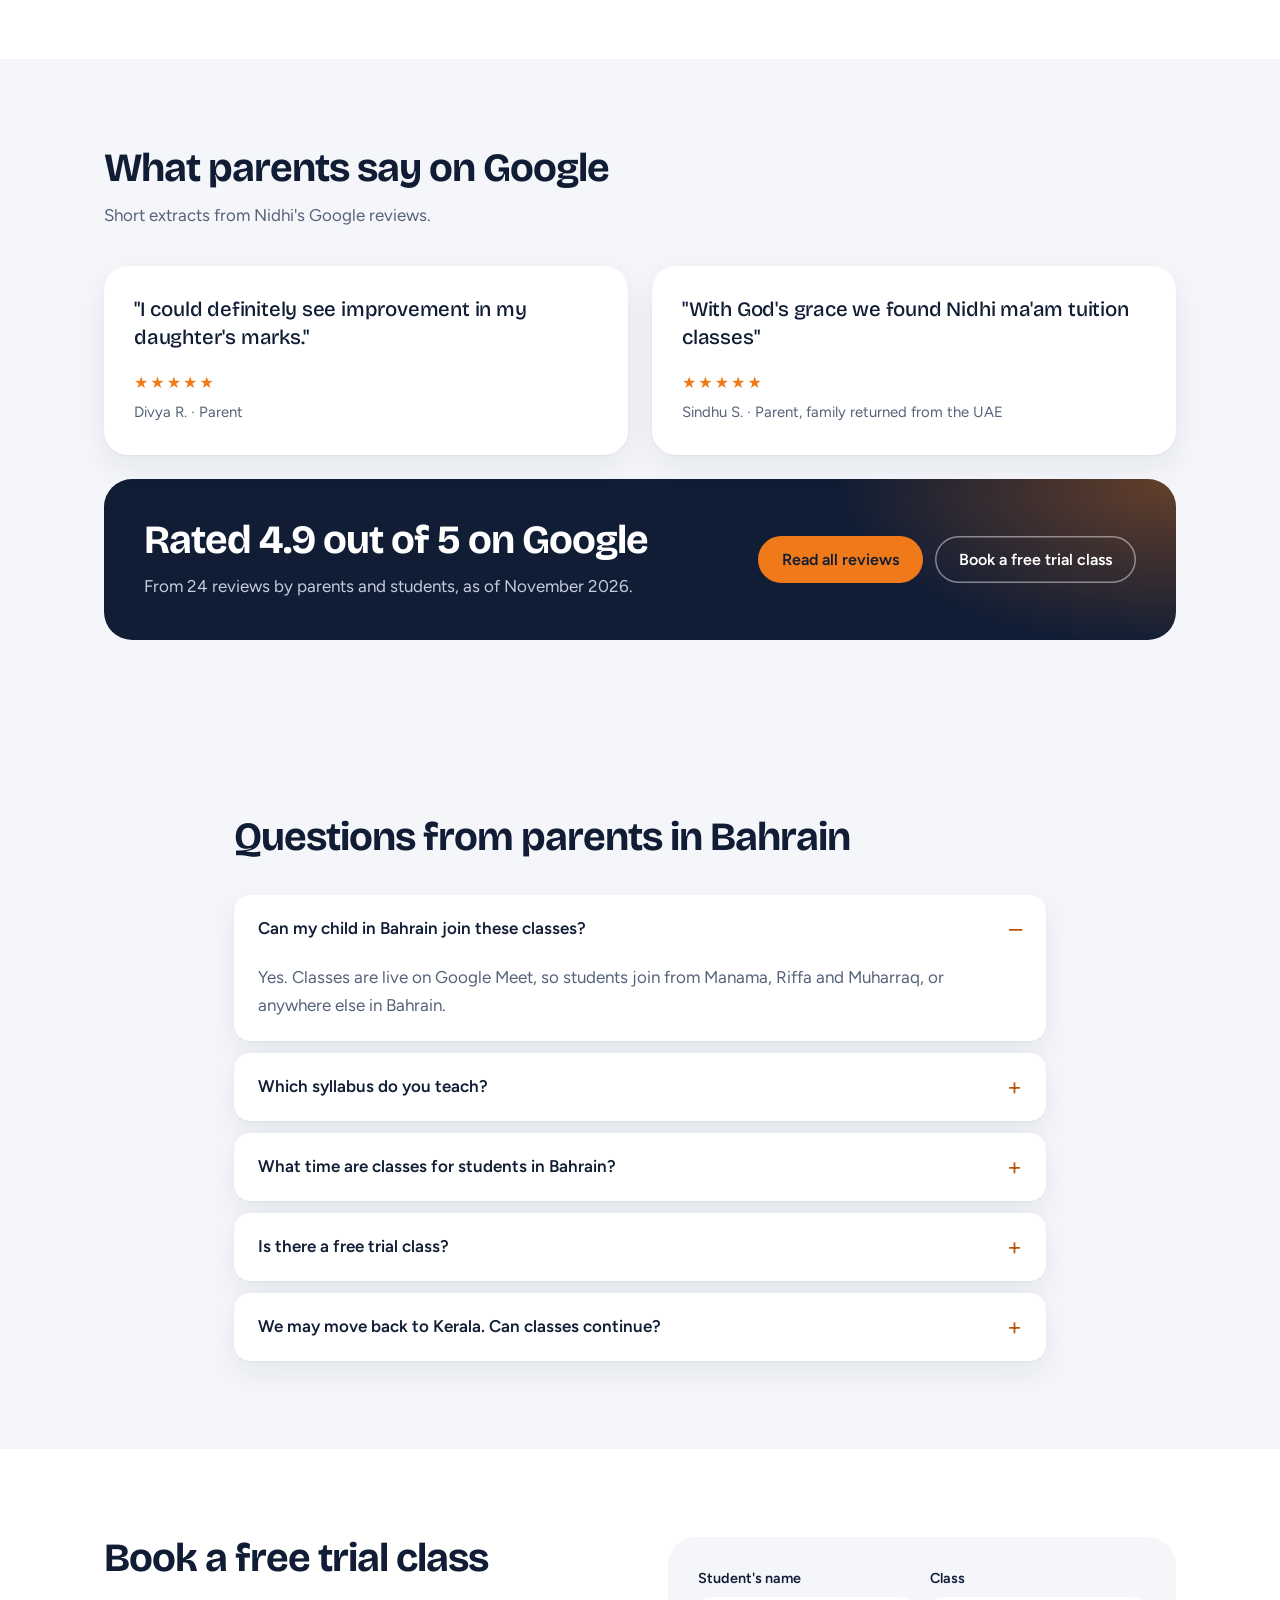
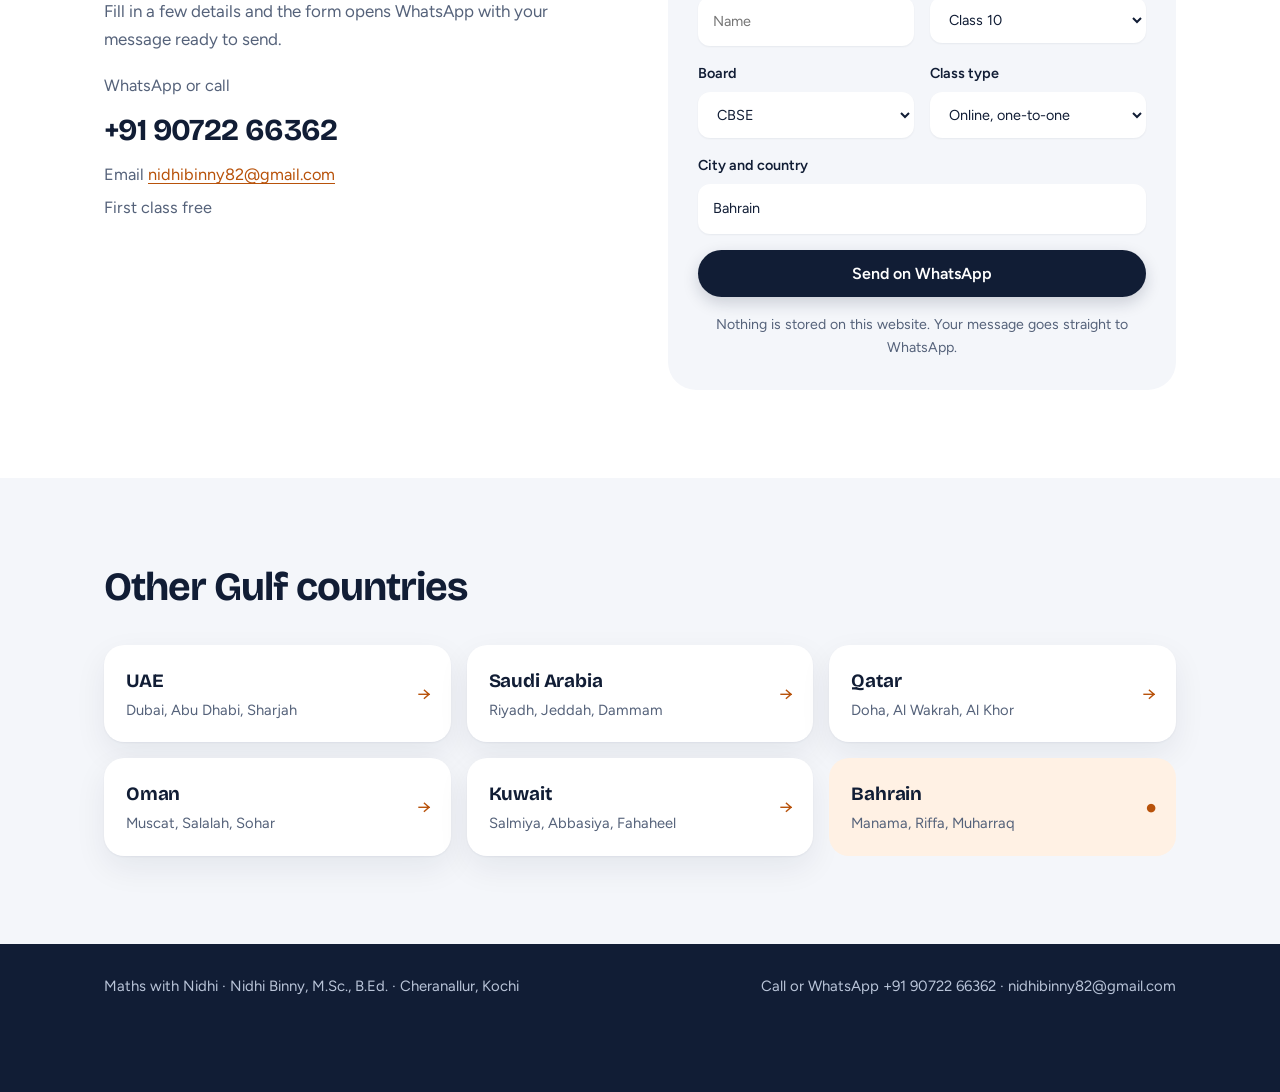
==== commit bc5ac127: "Version the stylesheet link so browsers pick up the redesign Co-Authored-By: Claude Fable 5.2 <norep" ====
--- a/online-maths-tuition-bahrain.html
+++ b/online-maths-tuition-bahrain.html
@@ -92,7 +92,7 @@
 }
 </script>
 <link rel="icon" href="favicon.svg" type="image/svg+xml">
-<link rel="stylesheet" href="css/site.css">
+<link rel="stylesheet" href="css/site.css?v=3">
 </head>
 <body>
 
--- a/css/site.css
+++ b/css/site.css
@@ -1,16 +1,21 @@
 :root {
-  /* Layout idea: a maths notebook. Squared paper ground, ink text, one highlighter colour, worked-example details. */
-  --paper: #f6f8fb;
+  /* Layout idea: calm, airy and rounded. Soft tinted ground, white cards that float on light shadows,
+     navy for weight, one warm orange accent taken from the logo. */
+  --paper: #f4f6fa;
   --sheet: #ffffff;
-  --ink: #14233b;
-  --ink-soft: #4a5a74;
-  --rule: #d6dfeb;
-  --teal: #0b6e69;
-  --teal-deep: #084f4b;
-  --marker: #ffd84a;
+  --ink: #111d35;
+  --ink-soft: #55627a;
+  --rule: #e3e8f0;
+  --accent: #f07a1a;
+  --accent-deep: #b8520a;
+  --accent-soft: #fff1e4;
+  --blue-soft: #eaf0fb;
+  --shadow: 0 1px 2px rgba(17, 29, 53, 0.05), 0 12px 32px rgba(17, 29, 53, 0.07);
+  --shadow-lift: 0 2px 4px rgba(17, 29, 53, 0.06), 0 20px 44px rgba(17, 29, 53, 0.12);
+  --r-lg: 24px;
+  --r-md: 16px;
   --font-display: "Bricolage Grotesque", "Trebuchet MS", system-ui, sans-serif;
   --font-body: "Figtree", system-ui, -apple-system, "Segoe UI", sans-serif;
-  --font-ml: "Noto Sans Malayalam", "Figtree", sans-serif;
   color-scheme: light;
 }
 * { box-sizing: border-box; }
@@ -21,193 +26,226 @@
   color: var(--ink);
   font-family: var(--font-body);
   font-size: 17px;
-  line-height: 1.6;
+  line-height: 1.65;
+  -webkit-font-smoothing: antialiased;
 }
 img, svg { max-width: 100%; }
-a { color: var(--teal); }
+a { color: var(--accent-deep); text-underline-offset: 3px; }
 a:focus-visible, button:focus-visible, input:focus-visible, select:focus-visible, summary:focus-visible {
-  outline: 3px solid var(--marker); outline-offset: 2px;
-}
-h1, h2, h3 { font-family: var(--font-display); line-height: 1.12; text-wrap: balance; margin: 0; }
-h1 { font-size: clamp(2.1rem, 5.4vw, 3.5rem); font-weight: 700; letter-spacing: -0.02em; }
-h2 { font-size: clamp(1.6rem, 3.4vw, 2.25rem); font-weight: 700; letter-spacing: -0.015em; }
-h3 { font-size: 1.2rem; font-weight: 700; }
+  outline: 3px solid var(--accent); outline-offset: 3px;
+}
+h1, h2, h3 { font-family: var(--font-display); line-height: 1.08; text-wrap: balance; margin: 0; }
+h1 { font-size: clamp(2.3rem, 5.6vw, 3.9rem); font-weight: 700; letter-spacing: -0.03em; }
+h2 { font-size: clamp(1.7rem, 3.6vw, 2.5rem); font-weight: 700; letter-spacing: -0.025em; }
+h3 { font-size: 1.2rem; font-weight: 700; letter-spacing: -0.01em; }
 p { margin: 0; }
-.wrap { max-width: 1080px; margin: 0 auto; padding: 0 20px; }
-.ml { font-family: var(--font-ml); }
-.mark { background: linear-gradient(transparent 58%, var(--marker) 58%); padding: 0 2px; }
+.wrap { max-width: 1120px; margin: 0 auto; padding: 0 24px; }
+.mark { color: var(--accent-deep); }
 
 /* Header */
-.top { background: var(--sheet); border-bottom: 1px solid var(--rule); position: sticky; top: 0; z-index: 5; }
+.top {
+  position: sticky; top: 0; z-index: 5;
+  background: rgba(255, 255, 255, 0.82);
+  -webkit-backdrop-filter: saturate(160%) blur(14px); backdrop-filter: saturate(160%) blur(14px);
+  border-bottom: 1px solid rgba(17, 29, 53, 0.07);
+}
 .top .wrap { display: flex; align-items: center; justify-content: space-between; gap: 16px; padding-top: 12px; padding-bottom: 12px; flex-wrap: wrap; }
-.brand { display: flex; align-items: center; gap: 10px; text-decoration: none; color: var(--ink); font-family: var(--font-display); font-weight: 700; font-size: 1.3rem; }
-.brand svg { width: 34px; height: 34px; flex: none; }
-.nav { display: flex; align-items: center; gap: 22px; flex-wrap: wrap; }
-.nav a { color: var(--ink); text-decoration: none; font-weight: 500; font-size: 0.97rem; }
-.nav a:hover { color: var(--teal); }
+.brand { display: flex; align-items: center; gap: 10px; text-decoration: none; color: var(--ink); font-family: var(--font-display); font-weight: 700; font-size: 1.3rem; letter-spacing: -0.01em; }
+.brand svg { width: 36px; height: 36px; flex: none; }
+.brand-name { white-space: nowrap; }
+.brand-name i { font-style: normal; font-weight: 500; color: var(--accent-deep); }
+.nav { display: flex; align-items: center; gap: 6px; flex-wrap: wrap; }
+.nav a.link { color: var(--ink); text-decoration: none; font-weight: 500; font-size: 0.96rem; padding: 8px 14px; border-radius: 999px; transition: background 0.15s; }
+.nav a.link:hover { background: rgba(17, 29, 53, 0.06); }
+.nav .btn { margin-left: 8px; }
+@media (max-width: 760px) { .nav a.link { display: none; } }
+@media (max-width: 480px) { .brand { font-size: 1.08rem; gap: 8px; } .brand svg { width: 30px; height: 30px; } }
+
+/* Buttons */
 .btn {
-  display: inline-flex; align-items: center; gap: 8px;
-  background: var(--teal); color: #fff !important; text-decoration: none;
-  font-weight: 700; padding: 12px 20px; border-radius: 8px; border: 0;
-  font-family: var(--font-body); font-size: 1rem; cursor: pointer;
-}
-.btn:hover { background: var(--teal-deep); }
-.btn.small { padding: 9px 14px; font-size: 0.95rem; }
-.btn.ghost { background: transparent; color: var(--ink) !important; border: 2px solid var(--ink); padding: 10px 18px; }
-.btn.ghost:hover { background: var(--ink); color: #fff !important; }
-@media (max-width: 720px) { .nav a.link { display: none; } }
+  display: inline-flex; align-items: center; justify-content: center; gap: 8px;
+  background: var(--ink); color: #fff !important; text-decoration: none;
+  font-weight: 600; padding: 14px 24px; border-radius: 999px; border: 0;
+  font-family: var(--font-body); font-size: 1rem; line-height: 1.2; cursor: pointer;
+  box-shadow: 0 6px 16px rgba(17, 29, 53, 0.18);
+  transition: transform 0.15s, box-shadow 0.15s, background 0.15s;
+}
+.btn:hover { transform: translateY(-1px); background: #1c2c4d; box-shadow: 0 10px 22px rgba(17, 29, 53, 0.22); }
+.btn.small { padding: 10px 18px; font-size: 0.94rem; box-shadow: none; }
+.btn.ghost { background: var(--sheet); color: var(--ink) !important; box-shadow: inset 0 0 0 1.5px rgba(17, 29, 53, 0.16); }
+.btn.ghost:hover { background: var(--sheet); box-shadow: inset 0 0 0 1.5px var(--ink); }
+.btn.ghost.light { background: transparent; color: #fff !important; box-shadow: inset 0 0 0 1.5px rgba(255, 255, 255, 0.45); }
+.btn.ghost.light:hover { background: rgba(255, 255, 255, 0.1); box-shadow: inset 0 0 0 1.5px #fff; }
 
 /* Hero */
 .hero {
-  background-color: var(--sheet);
-  background-image: linear-gradient(var(--rule) 1px, transparent 1px), linear-gradient(90deg, var(--rule) 1px, transparent 1px);
-  background-size: 28px 28px;
-  border-bottom: 1px solid var(--rule);
-}
-.hero .wrap { display: grid; grid-template-columns: 1.25fr 1fr; gap: 40px; align-items: center; padding-top: 56px; padding-bottom: 56px; }
-.hero-copy { display: flex; flex-direction: column; gap: 20px; }
-.hero-copy > * { background: var(--sheet); box-shadow: 0 0 0 8px var(--sheet); align-self: flex-start; }
-.eyebrow { font-weight: 700; color: var(--teal); letter-spacing: 0.04em; text-transform: uppercase; font-size: 0.85rem; }
-.lead { font-size: 1.15rem; color: var(--ink-soft); max-width: 34em; }
+  background:
+    radial-gradient(720px 420px at 88% -8%, rgba(240, 122, 26, 0.16), transparent 62%),
+    radial-gradient(640px 420px at -6% 18%, rgba(60, 110, 220, 0.13), transparent 60%),
+    var(--paper);
+}
+.hero .wrap { display: grid; grid-template-columns: 1.2fr 1fr; gap: 56px; align-items: center; padding-top: 76px; padding-bottom: 84px; }
+.hero-copy { display: flex; flex-direction: column; gap: 22px; align-items: flex-start; }
+.eyebrow {
+  display: inline-flex; align-items: center; gap: 9px;
+  font-weight: 600; font-size: 0.88rem; color: var(--ink);
+  background: var(--sheet); padding: 7px 14px 7px 12px; border-radius: 999px; box-shadow: var(--shadow);
+}
+.eyebrow::before { content: ""; width: 8px; height: 8px; border-radius: 50%; background: var(--accent); }
+.lead { font-size: 1.2rem; color: var(--ink-soft); max-width: 33em; }
 .cta-row { display: flex; gap: 12px; flex-wrap: wrap; }
-.hero .ml { font-size: 1rem; color: var(--ink); font-weight: 500; }
-.example { background: var(--sheet); border: 2px solid var(--ink); border-radius: 10px; padding: 18px; box-shadow: 6px 6px 0 var(--marker); }
-.example figcaption { font-size: 0.92rem; color: var(--ink-soft); margin-top: 8px; }
-.example svg { display: block; width: 100%; height: auto; }
-@media (max-width: 820px) { .hero .wrap { grid-template-columns: 1fr; padding-top: 36px; padding-bottom: 40px; } }
+.crumbs { font-size: 0.9rem; color: var(--ink-soft); }
+.crumbs a { color: var(--ink-soft); }
+.example { background: var(--sheet); border-radius: var(--r-lg); padding: 22px; box-shadow: var(--shadow-lift); }
+.example figcaption { font-size: 0.92rem; color: var(--ink-soft); margin-top: 12px; }
+.example svg { display: block; width: 100%; height: auto; border-radius: 12px; }
+@media (max-width: 860px) { .hero .wrap { grid-template-columns: 1fr; gap: 36px; padding-top: 44px; padding-bottom: 56px; } }
+
+/* Photo */
+.photo-img { width: 100%; height: auto; aspect-ratio: 4 / 5; object-fit: cover; border-radius: 28px; box-shadow: var(--shadow-lift); display: block; }
+.hero .photo-img { max-width: 380px; justify-self: end; }
+@media (max-width: 860px) { .hero .photo-img { justify-self: start; max-width: 300px; } .about .photo-img { max-width: 240px; } }
 
 /* Facts strip */
-.facts { background: var(--ink); color: #fff; }
-.facts ul { list-style: none; margin: 0; padding: 22px 0; display: grid; grid-template-columns: repeat(4, 1fr); gap: 20px; }
-.facts li { display: flex; flex-direction: column; gap: 2px; }
-.facts strong { font-family: var(--font-display); font-size: 1.15rem; color: var(--marker); }
-.facts span { font-size: 0.95rem; color: #cfd8e6; }
-@media (max-width: 820px) { .facts ul { grid-template-columns: repeat(2, 1fr); } }
-
-section { padding: 64px 0; }
-.sec-head { display: flex; flex-direction: column; gap: 10px; margin-bottom: 30px; max-width: 40em; }
-.sec-head p { color: var(--ink-soft); }
-
-/* Where */
+.facts { padding: 0 24px; margin-top: -36px; position: relative; z-index: 1; }
+.facts .wrap { background: var(--ink); color: #fff; border-radius: var(--r-lg); padding: 0 34px; box-shadow: var(--shadow-lift); }
+.facts ul { list-style: none; margin: 0; padding: 26px 0; display: grid; grid-template-columns: repeat(4, 1fr); gap: 24px; }
+.facts li { display: flex; flex-direction: column; gap: 3px; }
+.facts strong { font-family: var(--font-display); font-size: 1.25rem; letter-spacing: -0.01em; color: #fff; }
+.facts span { font-size: 0.93rem; color: #b9c4d8; }
+@media (max-width: 860px) { .facts { margin-top: -24px; } .facts .wrap { padding: 0 24px; } .facts ul { grid-template-columns: repeat(2, 1fr); } }
+
+section { padding: 88px 0; }
+.sec-head { display: flex; flex-direction: column; gap: 12px; margin-bottom: 36px; max-width: 40em; }
+.sec-head p { color: var(--ink-soft); font-size: 1.06rem; }
+@media (max-width: 700px) { section { padding: 60px 0; } }
+
+/* Two-up panels */
 .two { display: grid; grid-template-columns: 1fr 1fr; gap: 24px; }
-.panel { background: var(--sheet); border: 1px solid var(--rule); border-radius: 10px; padding: 26px; display: flex; flex-direction: column; gap: 12px; }
-.panel.kochi { border-top: 5px solid var(--teal); }
-.panel.abroad { border-top: 5px solid var(--marker); }
-.panel ul { margin: 0; padding-left: 20px; color: var(--ink-soft); display: flex; flex-direction: column; gap: 6px; }
-@media (max-width: 760px) { .two { grid-template-columns: 1fr; } }
+.panel { background: var(--sheet); border-radius: var(--r-lg); padding: 32px; display: flex; flex-direction: column; gap: 14px; box-shadow: var(--shadow); }
+.panel.kochi { background: linear-gradient(160deg, var(--blue-soft), var(--sheet) 70%); }
+.panel.abroad { background: linear-gradient(160deg, var(--accent-soft), var(--sheet) 70%); }
+.panel p { color: var(--ink-soft); }
+.panel ul { list-style: none; margin: 4px 0 0; padding: 0; display: flex; flex-direction: column; gap: 10px; }
+.panel li { position: relative; padding-left: 30px; }
+.panel li::before {
+  content: ""; position: absolute; left: 0; top: 0.28em; width: 19px; height: 19px; border-radius: 50%;
+  background: var(--ink) url("data:image/svg+xml,%3Csvg xmlns='http://www.w3.org/2000/svg' viewBox='0 0 20 20'%3E%3Cpath d='M5.5 10.4l3 3 6-6.4' fill='none' stroke='%23fff' stroke-width='2.2' stroke-linecap='round' stroke-linejoin='round'/%3E%3C/svg%3E") center / 100% no-repeat;
+}
+@media (max-width: 760px) { .two { grid-template-columns: 1fr; } .panel { padding: 26px; } }
 
 /* Boards */
-.boards { background: var(--sheet); border-top: 1px solid var(--rule); border-bottom: 1px solid var(--rule); }
-.board { display: grid; grid-template-columns: 190px 1fr; gap: 24px; padding: 24px 0; border-top: 1px solid var(--rule); align-items: start; }
-.board:first-of-type { border-top: 2px solid var(--ink); }
-.board .tag { font-family: var(--font-display); font-size: 1.5rem; line-height: 1.15; font-weight: 700; }
-.board p { color: var(--ink-soft); margin-bottom: 12px; }
+.boards, .plain, .about, .contact { background: var(--sheet); }
+.board { display: grid; grid-template-columns: 200px 1fr; gap: 28px; padding: 28px 0; border-top: 1px solid var(--rule); align-items: start; }
+.board .tag { font-family: var(--font-display); font-size: 1.45rem; line-height: 1.15; font-weight: 700; letter-spacing: -0.015em; }
+.board p { color: var(--ink-soft); margin-bottom: 14px; }
 .chips { display: flex; flex-wrap: wrap; gap: 8px; list-style: none; margin: 0; padding: 0; }
-.chips li { border: 1px solid var(--rule); background: var(--paper); border-radius: 999px; padding: 4px 12px; font-size: 0.92rem; }
-@media (max-width: 620px) { .board { grid-template-columns: 1fr; gap: 8px; } }
+.chips li { background: var(--paper); border-radius: 999px; padding: 6px 14px; font-size: 0.92rem; font-weight: 500; }
+@media (max-width: 660px) { .board { grid-template-columns: 1fr; gap: 10px; } }
 
 /* Steps */
 .steps { list-style: none; margin: 0; padding: 0; display: grid; grid-template-columns: repeat(3, 1fr); gap: 24px; counter-reset: s; }
-.steps li { counter-increment: s; background: var(--sheet); border: 1px solid var(--rule); border-radius: 10px; padding: 24px; display: flex; flex-direction: column; gap: 8px; }
-.steps li::before { content: counter(s); font-family: var(--font-display); font-weight: 700; font-size: 1.1rem; width: 36px; height: 36px; border-radius: 50%; background: var(--marker); display: grid; place-items: center; }
+.steps li { counter-increment: s; background: var(--sheet); border-radius: var(--r-lg); padding: 30px; display: flex; flex-direction: column; gap: 10px; box-shadow: var(--shadow); }
+.steps li::before {
+  content: counter(s); font-family: var(--font-display); font-weight: 700; font-size: 1.15rem;
+  width: 44px; height: 44px; border-radius: 14px; background: var(--accent-soft); color: var(--accent-deep);
+  display: grid; place-items: center; margin-bottom: 6px;
+}
 .steps p { color: var(--ink-soft); }
-@media (max-width: 820px) { .steps { grid-template-columns: 1fr; } }
+@media (max-width: 860px) { .steps { grid-template-columns: 1fr; } }
 
 /* About */
-.about { background: var(--sheet); border-top: 1px solid var(--rule); border-bottom: 1px solid var(--rule); }
-.about .wrap { display: grid; grid-template-columns: 240px 1fr; gap: 40px; align-items: start; }
-.photo { aspect-ratio: 4 / 5; border-radius: 10px; background: var(--paper); border: 2px dashed var(--rule); display: grid; place-items: center; text-align: center; color: var(--ink-soft); font-size: 0.9rem; padding: 16px; }
-.photo b { display: block; font-family: var(--font-display); font-size: 3rem; color: var(--teal); }
-.about-copy { display: flex; flex-direction: column; gap: 16px; }
-.about-copy > p { max-width: 38em; }
-blockquote { margin: 0; padding: 4px 0 4px 20px; border-left: 5px solid var(--marker); display: flex; flex-direction: column; gap: 10px; max-width: 36em; font-size: 1.12rem; font-weight: 500; }
-.cv { display: grid; grid-template-columns: 1fr 1fr; gap: 28px; margin-top: 8px; }
-.cv h3 { margin-bottom: 10px; font-size: 1rem; text-transform: uppercase; letter-spacing: 0.05em; color: var(--teal); font-family: var(--font-body); }
-.cv dl { margin: 0; display: flex; flex-direction: column; gap: 12px; }
+.about .wrap { display: grid; grid-template-columns: 280px 1fr; gap: 56px; align-items: start; }
+.about-copy { display: flex; flex-direction: column; gap: 18px; }
+.about-copy > p { max-width: 38em; color: var(--ink-soft); }
+blockquote { margin: 0; display: flex; flex-direction: column; gap: 12px; max-width: 34em; font-family: var(--font-display); font-size: 1.35rem; line-height: 1.35; font-weight: 500; letter-spacing: -0.01em; }
+.about blockquote { padding: 26px 28px; background: var(--accent-soft); border-radius: var(--r-lg); }
+.cv { display: grid; grid-template-columns: 1fr 1fr; gap: 32px; margin-top: 10px; }
+.cv h3 { margin-bottom: 12px; font-size: 0.82rem; text-transform: uppercase; letter-spacing: 0.08em; color: var(--accent-deep); font-family: var(--font-body); }
+.cv dl { margin: 0; display: flex; flex-direction: column; gap: 14px; }
 .cv dt { font-weight: 700; }
 .cv dd { margin: 0; color: var(--ink-soft); font-size: 0.97rem; }
-@media (max-width: 820px) { .about .wrap { grid-template-columns: 1fr; } .photo { max-width: 200px; } .cv { grid-template-columns: 1fr; } }
+@media (max-width: 860px) { .about .wrap { grid-template-columns: 1fr; gap: 32px; } .cv { grid-template-columns: 1fr; } }
 
 /* Reviews */
-.reviews .box { background: var(--ink); color: #fff; border-radius: 12px; padding: 32px; display: flex; justify-content: space-between; align-items: center; gap: 24px; flex-wrap: wrap; }
-.reviews .box p { color: #cfd8e6; max-width: 34em; margin-top: 8px; }
-.reviews .btn { background: var(--marker); color: var(--ink) !important; }
-.reviews .btn:hover { background: #ffe37a; }
-
-.quotes { display: grid; grid-template-columns: repeat(2, 1fr); gap: 20px; margin-bottom: 24px; }
-.quote { margin: 0; background: var(--sheet); border: 1px solid var(--rule); border-radius: 10px; padding: 22px; display: flex; flex-direction: column; gap: 12px; justify-content: space-between; }
-.quote blockquote { border-left: 0; padding: 0; font-family: var(--font-display); font-size: 1.2rem; line-height: 1.3; }
-.quote figcaption { color: var(--ink-soft); font-size: 0.93rem; }
-.quote figcaption::before { content: "★★★★★  "; color: #d99a00; letter-spacing: 1px; }
-.btn.ghost.light { border-color: #fff; color: #fff !important; }
-.btn.ghost.light:hover { background: #fff; color: var(--ink) !important; }
-@media (max-width: 700px) { .quotes { grid-template-columns: 1fr; } }
-
-/* Floating WhatsApp button */
-.wa-float { position: fixed; right: 16px; bottom: 16px; z-index: 6; box-shadow: 0 6px 18px rgba(20, 35, 59, 0.28); border-radius: 999px; padding: 13px 20px; }
-footer { padding-bottom: 64px; }
-
-/* FAQ */
-.faq details { background: var(--sheet); border: 1px solid var(--rule); border-radius: 10px; padding: 0 20px; }
-.faq details + details { margin-top: 10px; }
-.faq summary { cursor: pointer; font-weight: 700; padding: 16px 0; font-size: 1.05rem; }
-.faq details p { padding-bottom: 18px; color: var(--ink-soft); max-width: 44em; }
-
-/* Contact */
-.contact { background: var(--sheet); border-top: 1px solid var(--rule); }
-.contact .wrap { display: grid; grid-template-columns: 1fr 1fr; gap: 40px; }
-.contact-copy { display: flex; flex-direction: column; gap: 16px; }
-.contact-copy .lines { display: flex; flex-direction: column; gap: 6px; font-size: 1.05rem; }
-.contact-copy .lines b { font-family: var(--font-display); font-size: 1.5rem; }
-form { background: var(--paper); border: 1px solid var(--rule); border-radius: 12px; padding: 24px; display: grid; grid-template-columns: 1fr 1fr; gap: 14px; }
-form .full { grid-column: 1 / -1; }
-label { display: flex; flex-direction: column; gap: 5px; font-weight: 600; font-size: 0.93rem; }
-input, select { font: inherit; padding: 10px 12px; border: 1px solid #b9c5d6; border-radius: 8px; background: #fff; color: var(--ink); width: 100%; }
-form .btn { justify-content: center; }
-form small { color: var(--ink-soft); }
-@media (max-width: 820px) { .contact .wrap { grid-template-columns: 1fr; } }
-@media (max-width: 460px) { form { grid-template-columns: 1fr; } }
-
-footer { background: var(--ink); color: #cfd8e6; font-size: 0.93rem; }
-footer .wrap { display: flex; justify-content: space-between; gap: 12px; flex-wrap: wrap; padding-top: 22px; padding-bottom: 22px; }
-footer a { color: #fff; }
-@media (prefers-reduced-motion: reduce) { html { scroll-behavior: auto; } }
-
-/* Photo */
-.photo-img { width: 100%; height: auto; aspect-ratio: 4 / 5; object-fit: cover; border-radius: 10px; border: 2px solid var(--ink); box-shadow: 6px 6px 0 var(--marker); display: block; }
-@media (max-width: 820px) { .about .photo-img { max-width: 240px; } .hero .photo-img { max-width: 300px; } }
+.quotes { display: grid; grid-template-columns: repeat(2, 1fr); gap: 24px; margin-bottom: 24px; }
+.quote { margin: 0; background: var(--sheet); border-radius: var(--r-lg); padding: 30px; display: flex; flex-direction: column; gap: 18px; justify-content: space-between; box-shadow: var(--shadow); }
+.quote blockquote { font-size: 1.28rem; }
+.quote figcaption { color: var(--ink-soft); font-size: 0.93rem; display: flex; flex-direction: column; gap: 4px; }
+.quote figcaption::before { content: "★★★★★"; color: var(--accent); letter-spacing: 2px; font-size: 1rem; }
+.reviews .box {
+  background: radial-gradient(520px 260px at 100% 0%, rgba(240, 122, 26, 0.38), transparent 65%), var(--ink);
+  color: #fff; border-radius: 28px; padding: 40px; display: flex; justify-content: space-between; align-items: center; gap: 28px; flex-wrap: wrap;
+}
+.reviews .box p { color: #c3cde0; max-width: 34em; margin-top: 10px; }
+.reviews .box .btn:not(.ghost) { background: var(--accent); color: var(--ink) !important; box-shadow: none; }
+.reviews .box .btn:not(.ghost):hover { background: #ff9238; }
+@media (max-width: 700px) { .quotes { grid-template-columns: 1fr; } .reviews .box { padding: 30px 26px; } }
 
 /* Gulf country links */
 .countries { display: grid; grid-template-columns: repeat(3, 1fr); gap: 16px; }
-.countries a { background: var(--sheet); border: 1px solid var(--rule); border-left: 5px solid var(--teal); border-radius: 10px; padding: 16px 18px; text-decoration: none; color: var(--ink); display: flex; flex-direction: column; gap: 2px; }
-.countries a:hover { border-color: var(--teal); }
-.countries b { font-family: var(--font-display); font-size: 1.15rem; }
-.countries span { color: var(--ink-soft); font-size: 0.93rem; }
-.countries a[aria-current="page"] { border-left-color: var(--marker); background: var(--paper); }
+.countries a {
+  position: relative; background: var(--sheet); border-radius: 20px; padding: 20px 48px 20px 22px; text-decoration: none; color: var(--ink);
+  display: flex; flex-direction: column; gap: 2px; box-shadow: var(--shadow); transition: transform 0.15s, box-shadow 0.15s;
+}
+.countries a::after { content: "→"; position: absolute; right: 20px; top: 50%; transform: translateY(-50%); font-size: 1.2rem; color: var(--accent-deep); transition: right 0.15s; }
+.countries a:hover { transform: translateY(-2px); box-shadow: var(--shadow-lift); }
+.countries a:hover::after { right: 15px; }
+.countries b { font-family: var(--font-display); font-size: 1.18rem; letter-spacing: -0.01em; }
+.countries span { color: var(--ink-soft); font-size: 0.92rem; }
+.countries a[aria-current="page"] { background: var(--accent-soft); box-shadow: none; }
+.countries a[aria-current="page"]::after { content: "●"; font-size: 0.7rem; }
 @media (max-width: 760px) { .countries { grid-template-columns: 1fr 1fr; } }
-@media (max-width: 440px) { .countries { grid-template-columns: 1fr; } }
+@media (max-width: 460px) { .countries { grid-template-columns: 1fr; } }
 
 /* Country pages */
-.crumbs { font-size: 0.9rem; color: var(--ink-soft); }
-.crumbs a { color: var(--ink-soft); }
-.ml-band { background: var(--marker); color: var(--ink); }
-.ml-band .wrap { padding-top: 26px; padding-bottom: 26px; display: flex; flex-direction: column; gap: 6px; }
-.ml-band .ml { font-size: clamp(1.25rem, 3vw, 1.7rem); font-weight: 600; line-height: 1.5; }
-.ml-band .en { font-size: 0.97rem; }
-.ml-lines { display: flex; flex-direction: column; gap: 6px; font-family: var(--font-ml); font-weight: 500; }
-.plain { background: var(--sheet); border-top: 1px solid var(--rule); border-bottom: 1px solid var(--rule); }
 .times-wrap { overflow-x: auto; }
-table.times { border-collapse: collapse; width: 100%; max-width: 560px; background: var(--sheet); font-variant-numeric: tabular-nums; }
-table.times th, table.times td { text-align: left; padding: 11px 16px; border: 1px solid var(--rule); }
-table.times th { background: var(--ink); color: #fff; font-weight: 600; }
-.note { color: var(--ink-soft); font-size: 0.95rem; margin-top: 12px; max-width: 40em; }
-.prose { display: flex; flex-direction: column; gap: 14px; max-width: 42em; }
-.prose p { color: var(--ink-soft); }
-
-.hero .photo-img { max-width: 360px; justify-self: end; }
-@media (max-width: 820px) { .hero .photo-img { justify-self: start; } }
-
-/* Wordmark */
-.brand-name { white-space: nowrap; }
-.brand-name i { font-style: normal; font-weight: 500; color: var(--teal); }
-@media (max-width: 480px) { .brand { font-size: 1.05rem; gap: 8px; } .brand svg { width: 30px; height: 30px; } }
+table.times { border-collapse: separate; border-spacing: 0; width: 100%; max-width: 560px; background: var(--sheet); font-variant-numeric: tabular-nums; border-radius: var(--r-md); overflow: hidden; box-shadow: var(--shadow); }
+table.times th, table.times td { text-align: left; padding: 14px 20px; border-bottom: 1px solid var(--rule); }
+table.times tr:last-child td { border-bottom: 0; }
+table.times th { background: var(--ink); color: #fff; font-weight: 600; font-size: 0.93rem; }
+.note { color: var(--ink-soft); font-size: 0.95rem; margin-top: 16px; max-width: 40em; }
+.prose { display: flex; flex-direction: column; gap: 16px; max-width: 42em; }
+.prose p { color: var(--ink-soft); font-size: 1.06rem; }
+
+/* FAQ */
+.faq .wrap { max-width: 860px; }
+.faq details { background: var(--sheet); border-radius: var(--r-md); padding: 0 24px; box-shadow: var(--shadow); }
+.faq details + details { margin-top: 12px; }
+.faq summary { cursor: pointer; font-weight: 600; padding: 20px 36px 20px 0; font-size: 1.06rem; list-style: none; position: relative; }
+.faq summary::-webkit-details-marker { display: none; }
+.faq summary::after { content: "+"; position: absolute; right: 0; top: 50%; transform: translateY(-50%); font-size: 1.5rem; font-weight: 400; color: var(--accent-deep); line-height: 1; }
+.faq details[open] summary::after { content: "–"; }
+.faq details p { padding-bottom: 22px; color: var(--ink-soft); max-width: 44em; }
+
+/* Contact */
+.contact .wrap { display: grid; grid-template-columns: 1fr 1fr; gap: 56px; align-items: start; }
+.contact-copy { display: flex; flex-direction: column; gap: 18px; }
+.contact-copy > p { color: var(--ink-soft); font-size: 1.06rem; }
+.contact-copy .lines { display: flex; flex-direction: column; gap: 6px; font-size: 1.02rem; color: var(--ink-soft); }
+.contact-copy .lines b { font-family: var(--font-display); font-size: 1.9rem; letter-spacing: -0.02em; color: var(--ink); }
+form { background: var(--paper); border-radius: 28px; padding: 30px; display: grid; grid-template-columns: 1fr 1fr; gap: 16px; }
+form .full { grid-column: 1 / -1; }
+label { display: flex; flex-direction: column; gap: 6px; font-weight: 600; font-size: 0.9rem; }
+input, select {
+  font: inherit; font-weight: 400; padding: 12px 14px; border: 1.5px solid transparent; border-radius: 12px; background: #fff; color: var(--ink); width: 100%;
+  box-shadow: 0 1px 2px rgba(17, 29, 53, 0.06); transition: border-color 0.15s;
+}
+input:focus, select:focus { border-color: var(--accent); outline: none; }
+form small { color: var(--ink-soft); text-align: center; }
+@media (max-width: 860px) { .contact .wrap { grid-template-columns: 1fr; gap: 32px; } }
+@media (max-width: 480px) { form { grid-template-columns: 1fr; padding: 22px; } }
+
+/* Floating WhatsApp button */
+.wa-float { position: fixed; right: 18px; bottom: 18px; z-index: 6; background: var(--accent); color: var(--ink) !important; box-shadow: 0 10px 26px rgba(184, 82, 10, 0.38); }
+.wa-float:hover { background: #ff9238; box-shadow: 0 14px 30px rgba(184, 82, 10, 0.42); }
+
+footer { background: var(--ink); color: #b9c4d8; font-size: 0.93rem; padding-bottom: 72px; }
+footer .wrap { display: flex; justify-content: space-between; gap: 12px; flex-wrap: wrap; padding-top: 30px; padding-bottom: 22px; }
+footer a { color: #fff; }
+
+@media (prefers-reduced-motion: reduce) {
+  html { scroll-behavior: auto; }
+  .btn, .countries a, .countries a::after, .nav a.link, input, select { transition: none; }
+  .btn:hover, .countries a:hover { transform: none; }
+}
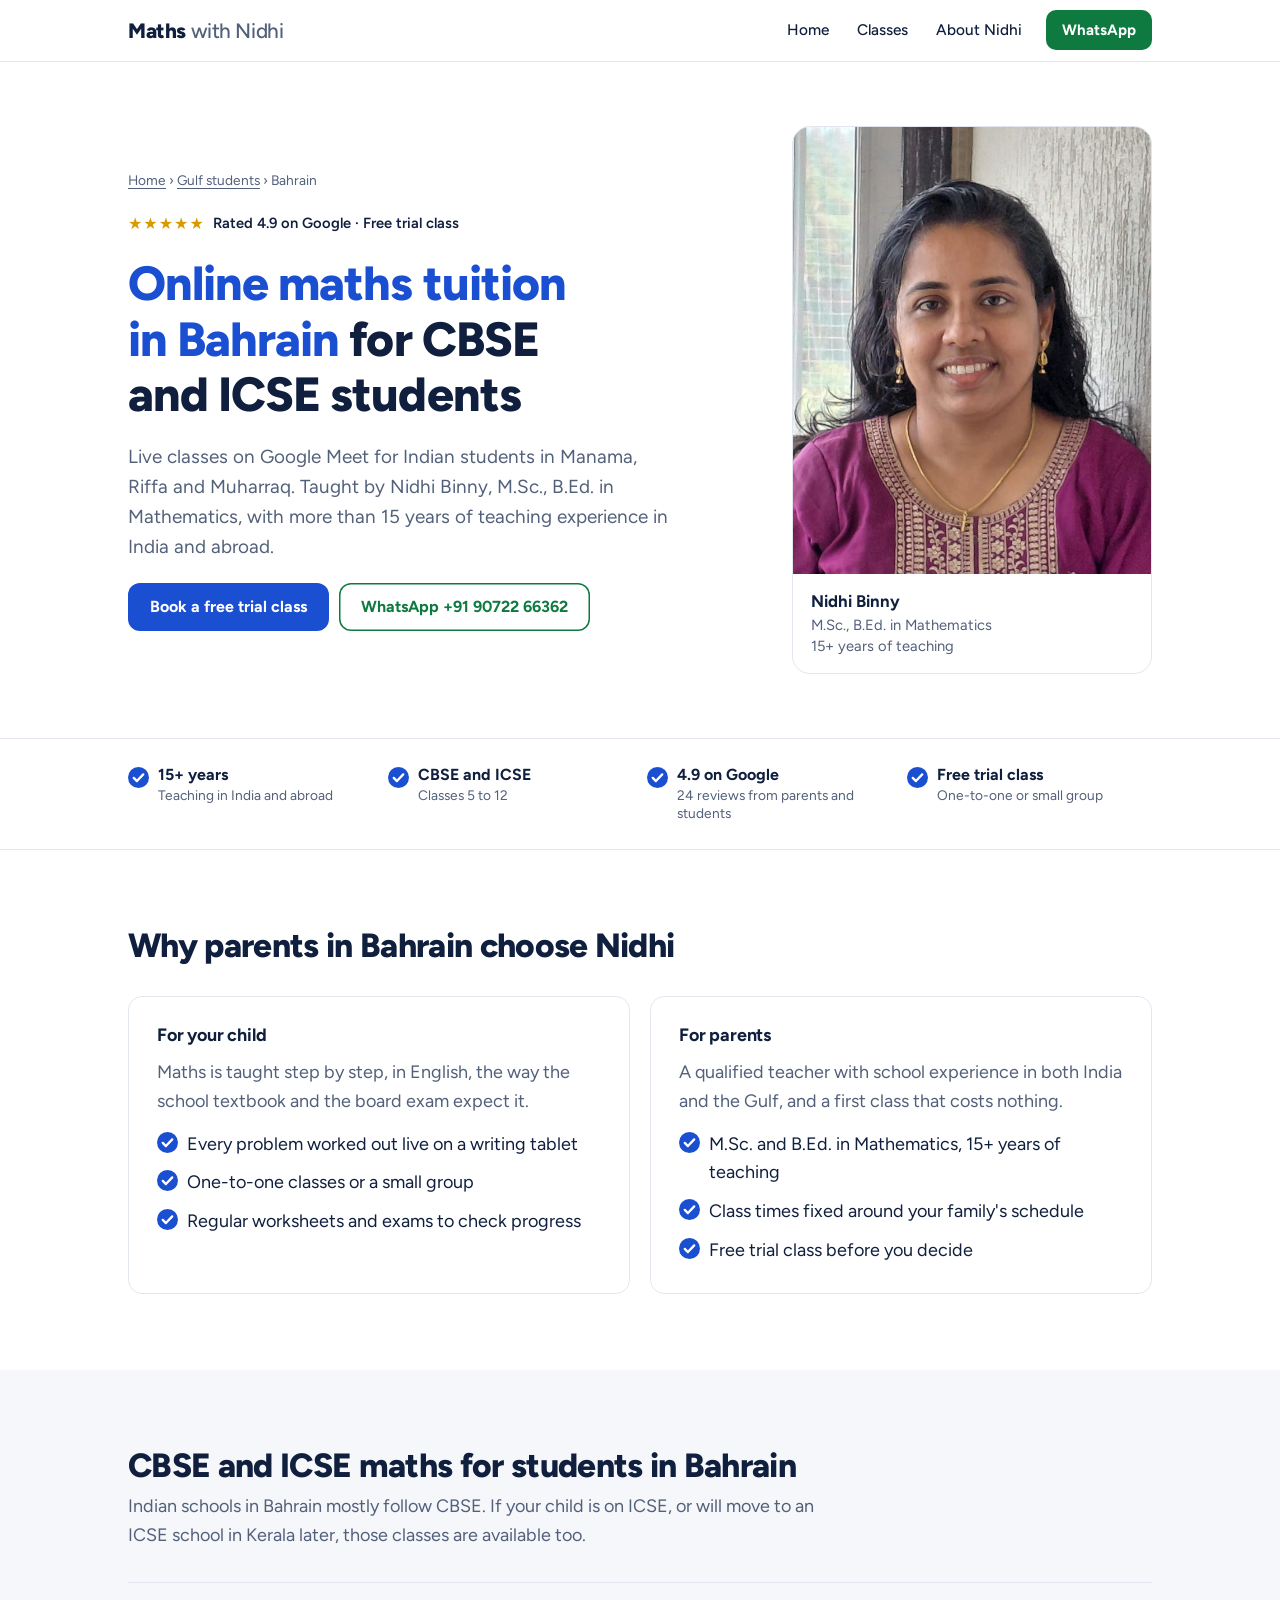
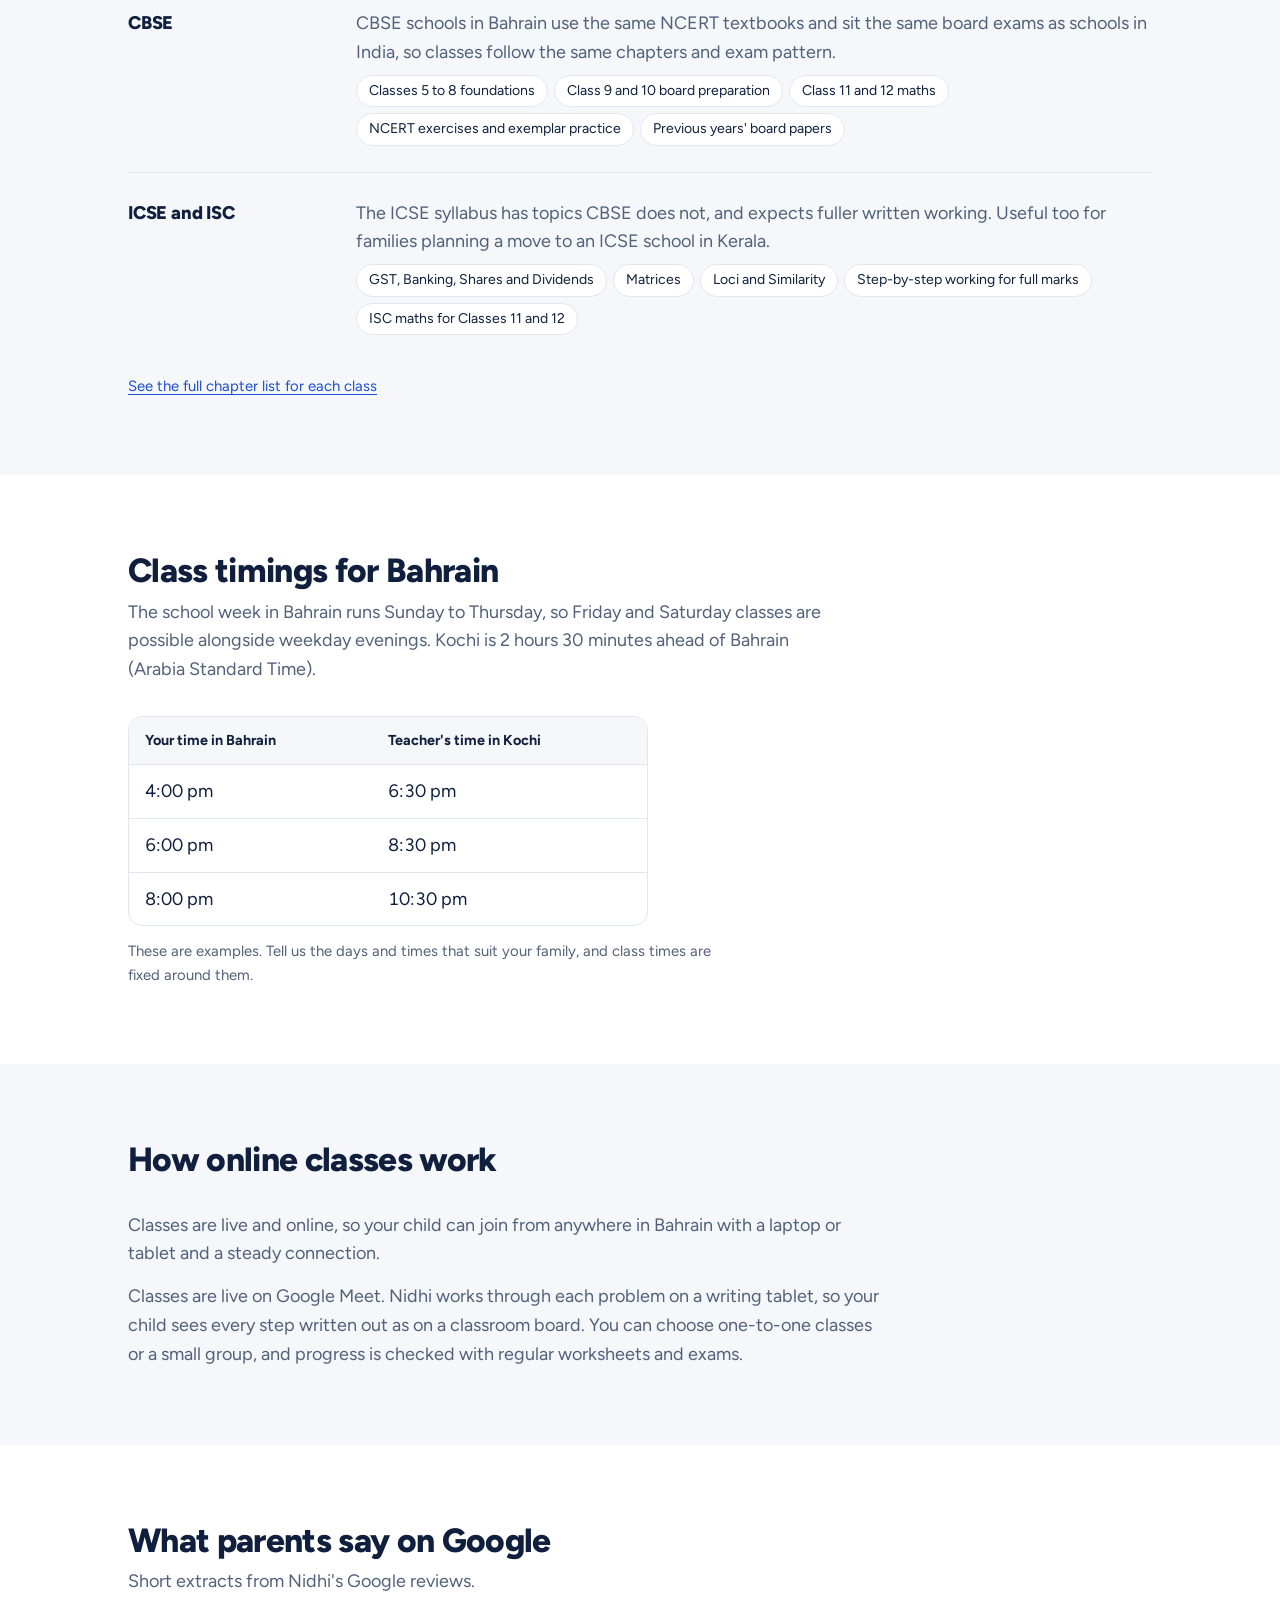
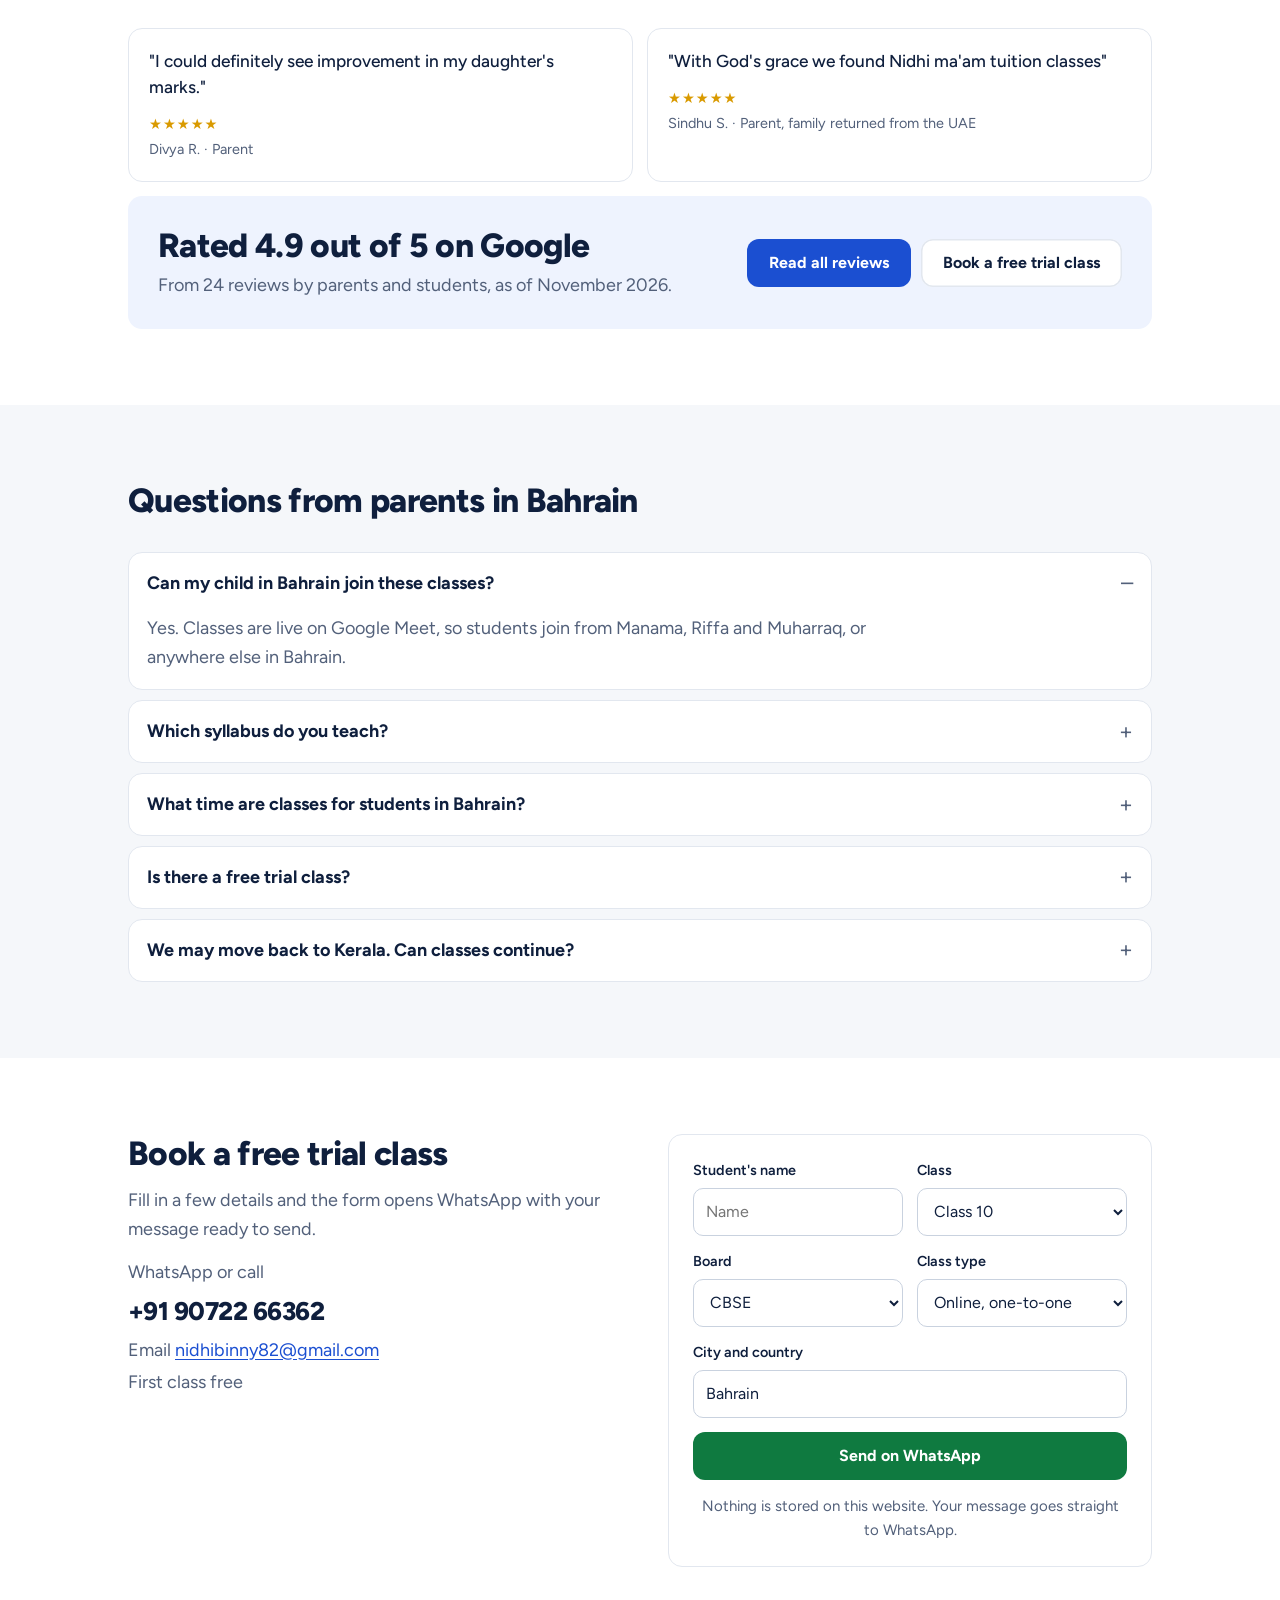
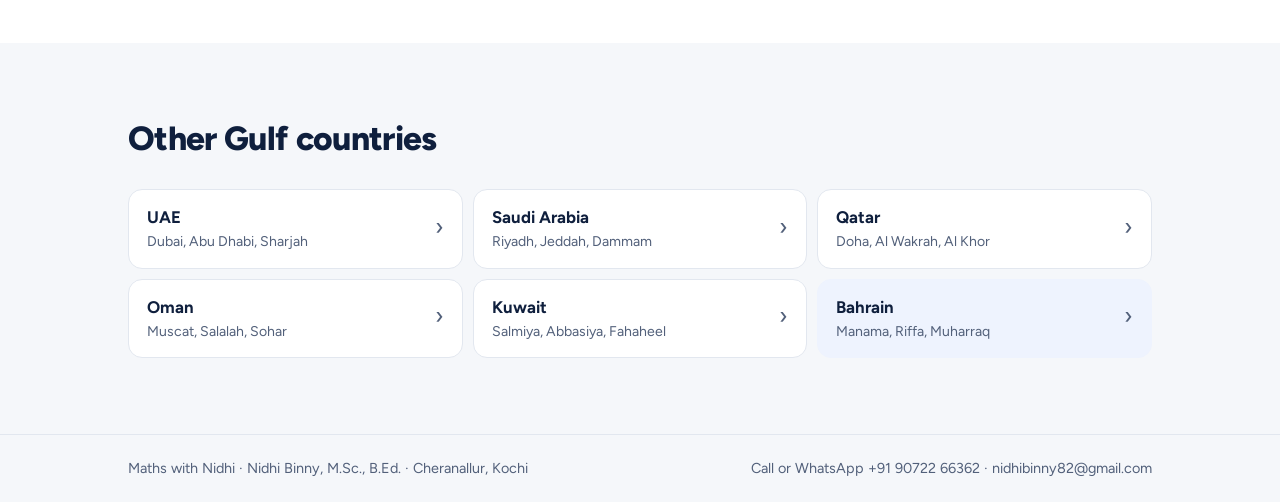
==== commit 6fa9138e: "Phone-first redesign: no logo, clean single-column layout, trust signals up front, call and WhatsApp" ====
--- a/online-maths-tuition-bahrain.html
+++ b/online-maths-tuition-bahrain.html
@@ -3,6 +3,7 @@
 <head>
 <meta charset="utf-8">
 <meta name="viewport" content="width=device-width, initial-scale=1">
+<meta name="theme-color" content="#ffffff">
 <title>Online Maths Tuition in Bahrain | CBSE &amp; ICSE, Classes 5 to 12 | Maths with Nidhi</title>
 <meta name="description" content="Live online maths tuition for Indian students in Bahrain. CBSE and ICSE, Classes 5 to 12, taught by Nidhi Binny, M.Sc., B.Ed. Free trial class.">
 <meta property="og:type" content="website">
@@ -12,7 +13,7 @@
 <meta property="og:image" content="img/nidhi-binny-maths-tutor.jpg">
 <link rel="preconnect" href="https://fonts.googleapis.com">
 <link rel="preconnect" href="https://fonts.gstatic.com" crossorigin>
-<link href="https://fonts.googleapis.com/css2?family=Bricolage+Grotesque:opsz,wght@12..96,500;12..96,700&family=Figtree:wght@400;500;600;700&display=swap" rel="stylesheet">
+<link href="https://fonts.googleapis.com/css2?family=Figtree:wght@400;500;600;700;800&display=swap" rel="stylesheet">
 <script type="application/ld+json">
 {
  "@context": "https://schema.org",
@@ -92,14 +93,13 @@
 }
 </script>
 <link rel="icon" href="favicon.svg" type="image/svg+xml">
-<link rel="stylesheet" href="css/site.css?v=3">
+<link rel="stylesheet" href="css/site.css?v=4">
 </head>
 <body>
 
 <header class="top">
   <div class="wrap">
     <a class="brand" href="index.html" aria-label="Maths with Nidhi home">
-      <svg viewBox="0 0 34 34" aria-hidden="true"><defs><clipPath id="t"><rect width="34" height="34" rx="8"/></clipPath></defs><rect width="34" height="34" rx="8" fill="#ffffff"/><path d="M11.5 0V34M17 0V34M22.5 0V34M28 0V34M0 6H34M0 11.5H34M0 17H34M0 22.5H34" fill="none" stroke="#e3e9f2" stroke-width="0.6" clip-path="url(#t)"/><path d="M6 4.5V28H30.5" fill="none" stroke="#8fa0b8" stroke-width="1.3" stroke-linecap="round" stroke-linejoin="round"/><path d="M9.5 25L13.5 13.5L20.5 23" fill="none" stroke="#14233b" stroke-width="2.63" stroke-linecap="round" stroke-linejoin="round"/><path d="M20.5 23L27 6M23 9.3L27 6L27.8 11.1" fill="none" stroke="#f07a1a" stroke-width="2.63" stroke-linecap="round" stroke-linejoin="round"/><rect x="0.5" y="0.5" width="33" height="33" rx="7.5" fill="none" stroke="#c9d1dc" stroke-width="1"/></svg>
       <span class="brand-name">Maths <i>with Nidhi</i></span>
     </a>
     <nav class="nav" aria-label="Main">
@@ -124,7 +124,7 @@
           <a class="btn ghost" href="https://wa.me/919072266362?text=Hi%2C%20I%27d%20like%20to%20book%20a%20free%20trial%20maths%20class.%20We%20live%20in%20Bahrain." rel="noopener">WhatsApp +91 90722 66362</a>
         </div>
       </div>
-      <img class="photo-img" src="img/nidhi-binny-maths-tutor.jpg" alt="Nidhi Binny, online maths tutor for students in Bahrain" width="640" height="800">
+      <figure class="teacher"><img class="photo-img" src="img/nidhi-binny-maths-tutor.jpg" alt="Nidhi Binny, online maths tutor for students in Bahrain" width="640" height="800"><figcaption><b>Nidhi Binny</b><span>M.Sc., B.Ed. in Mathematics</span><span>15+ years of teaching</span></figcaption></figure>
     </div>
   </div>
 
@@ -274,7 +274,7 @@
         <p>Fill in a few details and the form opens WhatsApp with your message ready to send.</p>
         <div class="lines">
           <span>WhatsApp or call</span>
-          <b>+91 90722 66362</b>
+          <b><a href="tel:+919072266362">+91 90722 66362</a></b>
           <span>Email <a href="mailto:nidhibinny82@gmail.com">nidhibinny82@gmail.com</a></span>
           <span>First class free</span>
         </div>
@@ -314,7 +314,10 @@
   </section>
 </main>
 
-<a class="btn wa-float" href="https://wa.me/919072266362?text=Hi%2C%20I%27d%20like%20to%20book%20a%20free%20trial%20maths%20class.%20We%20live%20in%20Bahrain." rel="noopener">Free trial on WhatsApp</a>
+<div class="actionbar">
+  <a class="btn call" href="tel:+919072266362">Call</a>
+  <a class="btn" href="https://wa.me/919072266362?text=Hi%2C%20I%27d%20like%20to%20book%20a%20free%20trial%20maths%20class." rel="noopener">WhatsApp free trial</a>
+</div>
 
 <footer>
   <div class="wrap">
--- a/css/site.css
+++ b/css/site.css
@@ -1,251 +1,220 @@
 :root {
-  /* Layout idea: calm, airy and rounded. Soft tinted ground, white cards that float on light shadows,
-     navy for weight, one warm orange accent taken from the logo. */
-  --paper: #f4f6fa;
-  --sheet: #ffffff;
-  --ink: #111d35;
-  --ink-soft: #55627a;
-  --rule: #e3e8f0;
-  --accent: #f07a1a;
-  --accent-deep: #b8520a;
-  --accent-soft: #fff1e4;
-  --blue-soft: #eaf0fb;
-  --shadow: 0 1px 2px rgba(17, 29, 53, 0.05), 0 12px 32px rgba(17, 29, 53, 0.07);
-  --shadow-lift: 0 2px 4px rgba(17, 29, 53, 0.06), 0 20px 44px rgba(17, 29, 53, 0.12);
-  --r-lg: 24px;
-  --r-md: 16px;
-  --font-display: "Bricolage Grotesque", "Trebuchet MS", system-ui, sans-serif;
-  --font-body: "Figtree", system-ui, -apple-system, "Segoe UI", sans-serif;
+  /* Layout idea: phone first. One column, plain white, large tap targets, proof (rating, degrees, years) before persuasion.
+     Navy for text, one calm blue for actions, green only for WhatsApp. */
+  --bg: #ffffff;
+  --soft: #f5f7fa;
+  --ink: #0f1f3d;
+  --ink-soft: #52607a;
+  --rule: #e2e7ef;
+  --blue: #1b4fd1;
+  --blue-deep: #153fa8;
+  --blue-soft: #eef3fe;
+  --green: #0f7a40;
+  --green-deep: #0b6233;
+  --gold: #d99a00;
+  --r: 14px;
+  --font: "Figtree", system-ui, -apple-system, "Segoe UI", Roboto, sans-serif;
   color-scheme: light;
 }
 * { box-sizing: border-box; }
-html { scroll-behavior: smooth; }
-body {
-  margin: 0;
-  background: var(--paper);
-  color: var(--ink);
-  font-family: var(--font-body);
-  font-size: 17px;
-  line-height: 1.65;
-  -webkit-font-smoothing: antialiased;
-}
+html { scroll-behavior: smooth; -webkit-text-size-adjust: 100%; }
+body { margin: 0; background: var(--bg); color: var(--ink); font-family: var(--font); font-size: 17px; line-height: 1.6; -webkit-font-smoothing: antialiased; }
 img, svg { max-width: 100%; }
-a { color: var(--accent-deep); text-underline-offset: 3px; }
-a:focus-visible, button:focus-visible, input:focus-visible, select:focus-visible, summary:focus-visible {
-  outline: 3px solid var(--accent); outline-offset: 3px;
-}
-h1, h2, h3 { font-family: var(--font-display); line-height: 1.08; text-wrap: balance; margin: 0; }
-h1 { font-size: clamp(2.3rem, 5.6vw, 3.9rem); font-weight: 700; letter-spacing: -0.03em; }
-h2 { font-size: clamp(1.7rem, 3.6vw, 2.5rem); font-weight: 700; letter-spacing: -0.025em; }
-h3 { font-size: 1.2rem; font-weight: 700; letter-spacing: -0.01em; }
+a { color: var(--blue); text-underline-offset: 3px; }
+a:focus-visible, button:focus-visible, input:focus-visible, select:focus-visible, summary:focus-visible { outline: 3px solid var(--blue); outline-offset: 2px; }
+h1, h2, h3 { font-family: var(--font); line-height: 1.15; text-wrap: balance; margin: 0; letter-spacing: -0.02em; }
+h1 { font-size: 1.95rem; font-weight: 800; }
+h2 { font-size: 1.55rem; font-weight: 800; }
+h3 { font-size: 1.12rem; font-weight: 700; letter-spacing: -0.01em; }
 p { margin: 0; }
-.wrap { max-width: 1120px; margin: 0 auto; padding: 0 24px; }
-.mark { color: var(--accent-deep); }
+.wrap { max-width: 1080px; margin: 0 auto; padding: 0 20px; }
+.mark { color: var(--blue); }
 
 /* Header */
-.top {
-  position: sticky; top: 0; z-index: 5;
-  background: rgba(255, 255, 255, 0.82);
-  -webkit-backdrop-filter: saturate(160%) blur(14px); backdrop-filter: saturate(160%) blur(14px);
-  border-bottom: 1px solid rgba(17, 29, 53, 0.07);
-}
-.top .wrap { display: flex; align-items: center; justify-content: space-between; gap: 16px; padding-top: 12px; padding-bottom: 12px; flex-wrap: wrap; }
-.brand { display: flex; align-items: center; gap: 10px; text-decoration: none; color: var(--ink); font-family: var(--font-display); font-weight: 700; font-size: 1.3rem; letter-spacing: -0.01em; }
-.brand svg { width: 36px; height: 36px; flex: none; }
+.top { position: sticky; top: 0; z-index: 5; background: var(--bg); border-bottom: 1px solid var(--rule); }
+.top .wrap { display: flex; align-items: center; justify-content: space-between; gap: 12px; padding-top: 10px; padding-bottom: 10px; }
+.brand { text-decoration: none; color: var(--ink); font-weight: 800; font-size: 1.15rem; letter-spacing: -0.02em; }
 .brand-name { white-space: nowrap; }
-.brand-name i { font-style: normal; font-weight: 500; color: var(--accent-deep); }
-.nav { display: flex; align-items: center; gap: 6px; flex-wrap: wrap; }
-.nav a.link { color: var(--ink); text-decoration: none; font-weight: 500; font-size: 0.96rem; padding: 8px 14px; border-radius: 999px; transition: background 0.15s; }
-.nav a.link:hover { background: rgba(17, 29, 53, 0.06); }
-.nav .btn { margin-left: 8px; }
-@media (max-width: 760px) { .nav a.link { display: none; } }
-@media (max-width: 480px) { .brand { font-size: 1.08rem; gap: 8px; } .brand svg { width: 30px; height: 30px; } }
-
-/* Buttons */
+.brand-name i { font-style: normal; font-weight: 500; color: var(--ink-soft); }
+.nav { display: flex; align-items: center; gap: 4px; }
+.nav a.link { display: none; color: var(--ink); text-decoration: none; font-weight: 500; font-size: 0.96rem; padding: 8px 12px; border-radius: 8px; }
+.nav a.link:hover { background: var(--soft); }
+
+/* Buttons: 48px tall for thumbs */
 .btn {
-  display: inline-flex; align-items: center; justify-content: center; gap: 8px;
-  background: var(--ink); color: #fff !important; text-decoration: none;
-  font-weight: 600; padding: 14px 24px; border-radius: 999px; border: 0;
-  font-family: var(--font-body); font-size: 1rem; line-height: 1.2; cursor: pointer;
-  box-shadow: 0 6px 16px rgba(17, 29, 53, 0.18);
-  transition: transform 0.15s, box-shadow 0.15s, background 0.15s;
-}
-.btn:hover { transform: translateY(-1px); background: #1c2c4d; box-shadow: 0 10px 22px rgba(17, 29, 53, 0.22); }
-.btn.small { padding: 10px 18px; font-size: 0.94rem; box-shadow: none; }
-.btn.ghost { background: var(--sheet); color: var(--ink) !important; box-shadow: inset 0 0 0 1.5px rgba(17, 29, 53, 0.16); }
-.btn.ghost:hover { background: var(--sheet); box-shadow: inset 0 0 0 1.5px var(--ink); }
-.btn.ghost.light { background: transparent; color: #fff !important; box-shadow: inset 0 0 0 1.5px rgba(255, 255, 255, 0.45); }
-.btn.ghost.light:hover { background: rgba(255, 255, 255, 0.1); box-shadow: inset 0 0 0 1.5px #fff; }
+  display: inline-flex; align-items: center; justify-content: center; gap: 8px; min-height: 48px;
+  background: var(--blue); color: #fff !important; text-decoration: none; font-weight: 700; font-size: 1rem; line-height: 1.2;
+  padding: 12px 22px; border-radius: 12px; border: 0; font-family: var(--font); cursor: pointer;
+}
+.btn:hover { background: var(--blue-deep); }
+.btn.small { min-height: 40px; padding: 8px 16px; font-size: 0.94rem; border-radius: 10px; }
+.btn.ghost, .btn.ghost.light { background: var(--bg); color: var(--ink) !important; box-shadow: inset 0 0 0 1.5px var(--rule); }
+.btn.ghost:hover, .btn.ghost.light:hover { background: var(--soft); }
+.btn[href*="wa.me"] { background: var(--green); }
+.btn[href*="wa.me"]:hover { background: var(--green-deep); }
+.btn.ghost[href*="wa.me"] { background: var(--bg); color: var(--green) !important; box-shadow: inset 0 0 0 1.5px var(--green); }
+.btn.ghost[href*="wa.me"]:hover { background: #eef8f1; }
 
 /* Hero */
-.hero {
-  background:
-    radial-gradient(720px 420px at 88% -8%, rgba(240, 122, 26, 0.16), transparent 62%),
-    radial-gradient(640px 420px at -6% 18%, rgba(60, 110, 220, 0.13), transparent 60%),
-    var(--paper);
-}
-.hero .wrap { display: grid; grid-template-columns: 1.2fr 1fr; gap: 56px; align-items: center; padding-top: 76px; padding-bottom: 84px; }
-.hero-copy { display: flex; flex-direction: column; gap: 22px; align-items: flex-start; }
-.eyebrow {
-  display: inline-flex; align-items: center; gap: 9px;
-  font-weight: 600; font-size: 0.88rem; color: var(--ink);
-  background: var(--sheet); padding: 7px 14px 7px 12px; border-radius: 999px; box-shadow: var(--shadow);
-}
-.eyebrow::before { content: ""; width: 8px; height: 8px; border-radius: 50%; background: var(--accent); }
-.lead { font-size: 1.2rem; color: var(--ink-soft); max-width: 33em; }
-.cta-row { display: flex; gap: 12px; flex-wrap: wrap; }
-.crumbs { font-size: 0.9rem; color: var(--ink-soft); }
+.hero { background: var(--bg); }
+.hero .wrap { display: flex; flex-direction: column; gap: 20px; padding-top: 22px; padding-bottom: 32px; }
+.hero-copy { display: flex; flex-direction: column; gap: 16px; }
+.crumbs { font-size: 0.86rem; color: var(--ink-soft); }
 .crumbs a { color: var(--ink-soft); }
-.example { background: var(--sheet); border-radius: var(--r-lg); padding: 22px; box-shadow: var(--shadow-lift); }
-.example figcaption { font-size: 0.92rem; color: var(--ink-soft); margin-top: 12px; }
-.example svg { display: block; width: 100%; height: auto; border-radius: 12px; }
-@media (max-width: 860px) { .hero .wrap { grid-template-columns: 1fr; gap: 36px; padding-top: 44px; padding-bottom: 56px; } }
-
-/* Photo */
-.photo-img { width: 100%; height: auto; aspect-ratio: 4 / 5; object-fit: cover; border-radius: 28px; box-shadow: var(--shadow-lift); display: block; }
-.hero .photo-img { max-width: 380px; justify-self: end; }
-@media (max-width: 860px) { .hero .photo-img { justify-self: start; max-width: 300px; } .about .photo-img { max-width: 240px; } }
-
-/* Facts strip */
-.facts { padding: 0 24px; margin-top: -36px; position: relative; z-index: 1; }
-.facts .wrap { background: var(--ink); color: #fff; border-radius: var(--r-lg); padding: 0 34px; box-shadow: var(--shadow-lift); }
-.facts ul { list-style: none; margin: 0; padding: 26px 0; display: grid; grid-template-columns: repeat(4, 1fr); gap: 24px; }
-.facts li { display: flex; flex-direction: column; gap: 3px; }
-.facts strong { font-family: var(--font-display); font-size: 1.25rem; letter-spacing: -0.01em; color: #fff; }
-.facts span { font-size: 0.93rem; color: #b9c4d8; }
-@media (max-width: 860px) { .facts { margin-top: -24px; } .facts .wrap { padding: 0 24px; } .facts ul { grid-template-columns: repeat(2, 1fr); } }
-
-section { padding: 88px 0; }
-.sec-head { display: flex; flex-direction: column; gap: 12px; margin-bottom: 36px; max-width: 40em; }
-.sec-head p { color: var(--ink-soft); font-size: 1.06rem; }
-@media (max-width: 700px) { section { padding: 60px 0; } }
-
-/* Two-up panels */
-.two { display: grid; grid-template-columns: 1fr 1fr; gap: 24px; }
-.panel { background: var(--sheet); border-radius: var(--r-lg); padding: 32px; display: flex; flex-direction: column; gap: 14px; box-shadow: var(--shadow); }
-.panel.kochi { background: linear-gradient(160deg, var(--blue-soft), var(--sheet) 70%); }
-.panel.abroad { background: linear-gradient(160deg, var(--accent-soft), var(--sheet) 70%); }
+.eyebrow { display: flex; align-items: center; flex-wrap: wrap; gap: 8px; font-weight: 600; font-size: 0.92rem; color: var(--ink); }
+.eyebrow::before { content: "★★★★★"; color: var(--gold); letter-spacing: 1px; font-size: 1rem; }
+.lead { font-size: 1.06rem; color: var(--ink-soft); max-width: 34em; }
+.cta-row { display: flex; flex-direction: column; gap: 10px; }
+.cta-row .btn { width: 100%; }
+
+/* Teacher card: compact row on phones, portrait on wide screens */
+.teacher { margin: 0; order: -1; display: flex; align-items: center; gap: 14px; padding: 12px; background: var(--soft); border-radius: var(--r); }
+.teacher .photo-img { width: 68px; height: 68px; aspect-ratio: 1; border-radius: 50%; object-fit: cover; object-position: 50% 22%; flex: none; }
+.teacher figcaption { display: flex; flex-direction: column; gap: 1px; font-size: 0.92rem; color: var(--ink-soft); line-height: 1.4; }
+.teacher figcaption b { font-size: 1.05rem; color: var(--ink); }
+.photo-img { display: block; }
+
+/* Facts: proof points */
+.facts { background: var(--bg); border-top: 1px solid var(--rule); border-bottom: 1px solid var(--rule); }
+.facts ul { list-style: none; margin: 0; padding: 18px 0; display: grid; grid-template-columns: 1fr 1fr; gap: 16px 14px; }
+.facts li { position: relative; padding-left: 30px; display: flex; flex-direction: column; }
+.facts li::before, .panel li::before {
+  content: ""; position: absolute; left: 0; top: 2px; width: 21px; height: 21px; border-radius: 50%;
+  background: var(--blue) url("data:image/svg+xml,%3Csvg xmlns='http://www.w3.org/2000/svg' viewBox='0 0 20 20'%3E%3Cpath d='M5.5 10.4l3 3 6-6.4' fill='none' stroke='%23fff' stroke-width='2.2' stroke-linecap='round' stroke-linejoin='round'/%3E%3C/svg%3E") center / 100% no-repeat;
+}
+.facts strong { font-size: 1rem; font-weight: 700; line-height: 1.3; }
+.facts span { font-size: 0.86rem; color: var(--ink-soft); line-height: 1.35; }
+
+section { padding: 44px 0; }
+section:nth-of-type(even) { background: var(--soft); }
+.sec-head { display: flex; flex-direction: column; gap: 8px; margin-bottom: 22px; max-width: 40em; }
+.sec-head p { color: var(--ink-soft); }
+
+/* Cards */
+.two { display: grid; grid-template-columns: 1fr; gap: 14px; }
+.panel { background: var(--bg); border: 1px solid var(--rule); border-radius: var(--r); padding: 22px; display: flex; flex-direction: column; gap: 12px; }
 .panel p { color: var(--ink-soft); }
-.panel ul { list-style: none; margin: 4px 0 0; padding: 0; display: flex; flex-direction: column; gap: 10px; }
+.panel ul { list-style: none; margin: 2px 0 0; padding: 0; display: flex; flex-direction: column; gap: 10px; }
 .panel li { position: relative; padding-left: 30px; }
-.panel li::before {
-  content: ""; position: absolute; left: 0; top: 0.28em; width: 19px; height: 19px; border-radius: 50%;
-  background: var(--ink) url("data:image/svg+xml,%3Csvg xmlns='http://www.w3.org/2000/svg' viewBox='0 0 20 20'%3E%3Cpath d='M5.5 10.4l3 3 6-6.4' fill='none' stroke='%23fff' stroke-width='2.2' stroke-linecap='round' stroke-linejoin='round'/%3E%3C/svg%3E") center / 100% no-repeat;
-}
-@media (max-width: 760px) { .two { grid-template-columns: 1fr; } .panel { padding: 26px; } }
 
 /* Boards */
-.boards, .plain, .about, .contact { background: var(--sheet); }
-.board { display: grid; grid-template-columns: 200px 1fr; gap: 28px; padding: 28px 0; border-top: 1px solid var(--rule); align-items: start; }
-.board .tag { font-family: var(--font-display); font-size: 1.45rem; line-height: 1.15; font-weight: 700; letter-spacing: -0.015em; }
-.board p { color: var(--ink-soft); margin-bottom: 14px; }
-.chips { display: flex; flex-wrap: wrap; gap: 8px; list-style: none; margin: 0; padding: 0; }
-.chips li { background: var(--paper); border-radius: 999px; padding: 6px 14px; font-size: 0.92rem; font-weight: 500; }
-@media (max-width: 660px) { .board { grid-template-columns: 1fr; gap: 10px; } }
+.board { display: flex; flex-direction: column; gap: 8px; padding: 22px 0; border-top: 1px solid var(--rule); }
+.board .tag { font-size: 1.15rem; font-weight: 800; letter-spacing: -0.01em; }
+.board p { color: var(--ink-soft); margin-bottom: 8px; }
+.chips { display: flex; flex-wrap: wrap; gap: 6px; list-style: none; margin: 0; padding: 0; }
+.chips li { background: var(--bg); border: 1px solid var(--rule); border-radius: 999px; padding: 4px 12px; font-size: 0.88rem; }
 
 /* Steps */
-.steps { list-style: none; margin: 0; padding: 0; display: grid; grid-template-columns: repeat(3, 1fr); gap: 24px; counter-reset: s; }
-.steps li { counter-increment: s; background: var(--sheet); border-radius: var(--r-lg); padding: 30px; display: flex; flex-direction: column; gap: 10px; box-shadow: var(--shadow); }
-.steps li::before {
-  content: counter(s); font-family: var(--font-display); font-weight: 700; font-size: 1.15rem;
-  width: 44px; height: 44px; border-radius: 14px; background: var(--accent-soft); color: var(--accent-deep);
-  display: grid; place-items: center; margin-bottom: 6px;
-}
+.steps { list-style: none; margin: 0; padding: 0; display: grid; grid-template-columns: 1fr; gap: 14px; counter-reset: s; }
+.steps li { counter-increment: s; position: relative; background: var(--bg); border: 1px solid var(--rule); border-radius: var(--r); padding: 20px 20px 20px 68px; display: flex; flex-direction: column; gap: 4px; }
+.steps li::before { content: counter(s); position: absolute; left: 18px; top: 18px; width: 36px; height: 36px; border-radius: 50%; background: var(--blue-soft); color: var(--blue); font-weight: 800; display: grid; place-items: center; }
 .steps p { color: var(--ink-soft); }
-@media (max-width: 860px) { .steps { grid-template-columns: 1fr; } }
 
 /* About */
-.about .wrap { display: grid; grid-template-columns: 280px 1fr; gap: 56px; align-items: start; }
-.about-copy { display: flex; flex-direction: column; gap: 18px; }
-.about-copy > p { max-width: 38em; color: var(--ink-soft); }
-blockquote { margin: 0; display: flex; flex-direction: column; gap: 12px; max-width: 34em; font-family: var(--font-display); font-size: 1.35rem; line-height: 1.35; font-weight: 500; letter-spacing: -0.01em; }
-.about blockquote { padding: 26px 28px; background: var(--accent-soft); border-radius: var(--r-lg); }
-.cv { display: grid; grid-template-columns: 1fr 1fr; gap: 32px; margin-top: 10px; }
-.cv h3 { margin-bottom: 12px; font-size: 0.82rem; text-transform: uppercase; letter-spacing: 0.08em; color: var(--accent-deep); font-family: var(--font-body); }
-.cv dl { margin: 0; display: flex; flex-direction: column; gap: 14px; }
+.about .wrap { display: block; }
+.about-copy { display: flex; flex-direction: column; gap: 16px; }
+.about-copy > p { max-width: 40em; color: var(--ink-soft); }
+blockquote { margin: 0; display: flex; flex-direction: column; gap: 10px; max-width: 36em; font-size: 1.1rem; line-height: 1.5; font-weight: 500; }
+.about blockquote { padding: 4px 0 4px 18px; border-left: 4px solid var(--blue); }
+.cv { display: grid; grid-template-columns: 1fr; gap: 24px; margin-top: 6px; }
+.cv h3 { margin-bottom: 10px; font-size: 0.8rem; text-transform: uppercase; letter-spacing: 0.08em; color: var(--ink-soft); }
+.cv dl { margin: 0; display: flex; flex-direction: column; gap: 12px; }
 .cv dt { font-weight: 700; }
-.cv dd { margin: 0; color: var(--ink-soft); font-size: 0.97rem; }
-@media (max-width: 860px) { .about .wrap { grid-template-columns: 1fr; gap: 32px; } .cv { grid-template-columns: 1fr; } }
+.cv dd { margin: 0; color: var(--ink-soft); font-size: 0.95rem; }
 
 /* Reviews */
-.quotes { display: grid; grid-template-columns: repeat(2, 1fr); gap: 24px; margin-bottom: 24px; }
-.quote { margin: 0; background: var(--sheet); border-radius: var(--r-lg); padding: 30px; display: flex; flex-direction: column; gap: 18px; justify-content: space-between; box-shadow: var(--shadow); }
-.quote blockquote { font-size: 1.28rem; }
-.quote figcaption { color: var(--ink-soft); font-size: 0.93rem; display: flex; flex-direction: column; gap: 4px; }
-.quote figcaption::before { content: "★★★★★"; color: var(--accent); letter-spacing: 2px; font-size: 1rem; }
-.reviews .box {
-  background: radial-gradient(520px 260px at 100% 0%, rgba(240, 122, 26, 0.38), transparent 65%), var(--ink);
-  color: #fff; border-radius: 28px; padding: 40px; display: flex; justify-content: space-between; align-items: center; gap: 28px; flex-wrap: wrap;
-}
-.reviews .box p { color: #c3cde0; max-width: 34em; margin-top: 10px; }
-.reviews .box .btn:not(.ghost) { background: var(--accent); color: var(--ink) !important; box-shadow: none; }
-.reviews .box .btn:not(.ghost):hover { background: #ff9238; }
-@media (max-width: 700px) { .quotes { grid-template-columns: 1fr; } .reviews .box { padding: 30px 26px; } }
+.quotes { display: grid; grid-template-columns: 1fr; gap: 14px; margin-bottom: 14px; }
+.quote { margin: 0; background: var(--bg); border: 1px solid var(--rule); border-radius: var(--r); padding: 20px; display: flex; flex-direction: column; gap: 12px; }
+.quote blockquote { font-size: 1.08rem; }
+.quote figcaption { color: var(--ink-soft); font-size: 0.9rem; display: flex; flex-direction: column; gap: 2px; }
+.quote figcaption::before { content: "★★★★★"; color: var(--gold); letter-spacing: 1px; }
+.reviews .box { background: var(--blue-soft); border-radius: var(--r); padding: 22px; display: flex; flex-direction: column; gap: 16px; }
+.reviews .box p { color: var(--ink-soft); margin-top: 6px; }
 
 /* Gulf country links */
-.countries { display: grid; grid-template-columns: repeat(3, 1fr); gap: 16px; }
-.countries a {
-  position: relative; background: var(--sheet); border-radius: 20px; padding: 20px 48px 20px 22px; text-decoration: none; color: var(--ink);
-  display: flex; flex-direction: column; gap: 2px; box-shadow: var(--shadow); transition: transform 0.15s, box-shadow 0.15s;
-}
-.countries a::after { content: "→"; position: absolute; right: 20px; top: 50%; transform: translateY(-50%); font-size: 1.2rem; color: var(--accent-deep); transition: right 0.15s; }
-.countries a:hover { transform: translateY(-2px); box-shadow: var(--shadow-lift); }
-.countries a:hover::after { right: 15px; }
-.countries b { font-family: var(--font-display); font-size: 1.18rem; letter-spacing: -0.01em; }
-.countries span { color: var(--ink-soft); font-size: 0.92rem; }
-.countries a[aria-current="page"] { background: var(--accent-soft); box-shadow: none; }
-.countries a[aria-current="page"]::after { content: "●"; font-size: 0.7rem; }
-@media (max-width: 760px) { .countries { grid-template-columns: 1fr 1fr; } }
-@media (max-width: 460px) { .countries { grid-template-columns: 1fr; } }
+.countries { display: grid; grid-template-columns: 1fr; gap: 10px; }
+.countries a { position: relative; background: var(--bg); border: 1px solid var(--rule); border-radius: var(--r); padding: 14px 44px 14px 18px; min-height: 56px; text-decoration: none; color: var(--ink); display: flex; flex-direction: column; justify-content: center; }
+.countries a::after { content: "›"; position: absolute; right: 18px; top: 50%; transform: translateY(-54%); font-size: 1.5rem; color: var(--ink-soft); }
+.countries a:hover { border-color: var(--blue); }
+.countries b { font-size: 1.05rem; }
+.countries span { color: var(--ink-soft); font-size: 0.88rem; }
+.countries a[aria-current="page"] { background: var(--blue-soft); border-color: var(--blue-soft); }
 
 /* Country pages */
 .times-wrap { overflow-x: auto; }
-table.times { border-collapse: separate; border-spacing: 0; width: 100%; max-width: 560px; background: var(--sheet); font-variant-numeric: tabular-nums; border-radius: var(--r-md); overflow: hidden; box-shadow: var(--shadow); }
-table.times th, table.times td { text-align: left; padding: 14px 20px; border-bottom: 1px solid var(--rule); }
+table.times { border-collapse: separate; border-spacing: 0; width: 100%; max-width: 520px; background: var(--bg); font-variant-numeric: tabular-nums; border: 1px solid var(--rule); border-radius: var(--r); overflow: hidden; }
+table.times th, table.times td { text-align: left; padding: 12px 16px; border-bottom: 1px solid var(--rule); }
 table.times tr:last-child td { border-bottom: 0; }
-table.times th { background: var(--ink); color: #fff; font-weight: 600; font-size: 0.93rem; }
-.note { color: var(--ink-soft); font-size: 0.95rem; margin-top: 16px; max-width: 40em; }
-.prose { display: flex; flex-direction: column; gap: 16px; max-width: 42em; }
-.prose p { color: var(--ink-soft); font-size: 1.06rem; }
+table.times th { background: var(--soft); font-weight: 700; font-size: 0.9rem; }
+.note { color: var(--ink-soft); font-size: 0.93rem; margin-top: 14px; max-width: 40em; }
+.prose { display: flex; flex-direction: column; gap: 14px; max-width: 42em; }
+.prose p { color: var(--ink-soft); }
 
 /* FAQ */
-.faq .wrap { max-width: 860px; }
-.faq details { background: var(--sheet); border-radius: var(--r-md); padding: 0 24px; box-shadow: var(--shadow); }
-.faq details + details { margin-top: 12px; }
-.faq summary { cursor: pointer; font-weight: 600; padding: 20px 36px 20px 0; font-size: 1.06rem; list-style: none; position: relative; }
+.faq details { background: var(--bg); border: 1px solid var(--rule); border-radius: var(--r); padding: 0 18px; }
+.faq details + details { margin-top: 10px; }
+.faq summary { cursor: pointer; font-weight: 700; padding: 16px 30px 16px 0; min-height: 52px; list-style: none; position: relative; }
 .faq summary::-webkit-details-marker { display: none; }
-.faq summary::after { content: "+"; position: absolute; right: 0; top: 50%; transform: translateY(-50%); font-size: 1.5rem; font-weight: 400; color: var(--accent-deep); line-height: 1; }
+.faq summary::after { content: "+"; position: absolute; right: 0; top: 50%; transform: translateY(-50%); font-size: 1.4rem; font-weight: 400; color: var(--ink-soft); line-height: 1; }
 .faq details[open] summary::after { content: "–"; }
-.faq details p { padding-bottom: 22px; color: var(--ink-soft); max-width: 44em; }
+.faq details p { padding-bottom: 18px; color: var(--ink-soft); max-width: 44em; }
 
 /* Contact */
-.contact .wrap { display: grid; grid-template-columns: 1fr 1fr; gap: 56px; align-items: start; }
-.contact-copy { display: flex; flex-direction: column; gap: 18px; }
-.contact-copy > p { color: var(--ink-soft); font-size: 1.06rem; }
-.contact-copy .lines { display: flex; flex-direction: column; gap: 6px; font-size: 1.02rem; color: var(--ink-soft); }
-.contact-copy .lines b { font-family: var(--font-display); font-size: 1.9rem; letter-spacing: -0.02em; color: var(--ink); }
-form { background: var(--paper); border-radius: 28px; padding: 30px; display: grid; grid-template-columns: 1fr 1fr; gap: 16px; }
+.contact .wrap { display: flex; flex-direction: column; gap: 22px; }
+.contact-copy { display: flex; flex-direction: column; gap: 14px; }
+.contact-copy > p { color: var(--ink-soft); }
+.contact-copy .lines { display: flex; flex-direction: column; gap: 4px; color: var(--ink-soft); }
+.contact-copy .lines b { font-size: 1.6rem; font-weight: 800; letter-spacing: -0.02em; color: var(--ink); }
+.contact-copy .lines b a { color: inherit; text-decoration: none; }
+form { background: var(--bg); border: 1px solid var(--rule); border-radius: var(--r); padding: 18px; display: grid; grid-template-columns: 1fr; gap: 14px; }
 form .full { grid-column: 1 / -1; }
 label { display: flex; flex-direction: column; gap: 6px; font-weight: 600; font-size: 0.9rem; }
-input, select {
-  font: inherit; font-weight: 400; padding: 12px 14px; border: 1.5px solid transparent; border-radius: 12px; background: #fff; color: var(--ink); width: 100%;
-  box-shadow: 0 1px 2px rgba(17, 29, 53, 0.06); transition: border-color 0.15s;
-}
-input:focus, select:focus { border-color: var(--accent); outline: none; }
+input, select { font: inherit; font-size: 16px; font-weight: 400; min-height: 48px; padding: 10px 12px; border: 1.5px solid #c9d2df; border-radius: 10px; background: #fff; color: var(--ink); width: 100%; }
+input:focus, select:focus { border-color: var(--blue); outline: none; }
 form small { color: var(--ink-soft); text-align: center; }
-@media (max-width: 860px) { .contact .wrap { grid-template-columns: 1fr; gap: 32px; } }
-@media (max-width: 480px) { form { grid-template-columns: 1fr; padding: 22px; } }
-
-/* Floating WhatsApp button */
-.wa-float { position: fixed; right: 18px; bottom: 18px; z-index: 6; background: var(--accent); color: var(--ink) !important; box-shadow: 0 10px 26px rgba(184, 82, 10, 0.38); }
-.wa-float:hover { background: #ff9238; box-shadow: 0 14px 30px rgba(184, 82, 10, 0.42); }
-
-footer { background: var(--ink); color: #b9c4d8; font-size: 0.93rem; padding-bottom: 72px; }
-footer .wrap { display: flex; justify-content: space-between; gap: 12px; flex-wrap: wrap; padding-top: 30px; padding-bottom: 22px; }
-footer a { color: #fff; }
-
-@media (prefers-reduced-motion: reduce) {
-  html { scroll-behavior: auto; }
-  .btn, .countries a, .countries a::after, .nav a.link, input, select { transition: none; }
-  .btn:hover, .countries a:hover { transform: none; }
-}
+
+/* Phone action bar */
+.actionbar { position: fixed; left: 0; right: 0; bottom: 0; z-index: 6; display: grid; grid-template-columns: 1fr 1.6fr; gap: 10px; padding: 10px 14px calc(10px + env(safe-area-inset-bottom)); background: var(--bg); border-top: 1px solid var(--rule); box-shadow: 0 -6px 20px rgba(15, 31, 61, 0.08); }
+.actionbar .btn { width: 100%; padding-left: 10px; padding-right: 10px; }
+.actionbar .call { background: var(--bg); color: var(--ink) !important; box-shadow: inset 0 0 0 1.5px var(--ink); }
+
+footer { background: var(--soft); border-top: 1px solid var(--rule); color: var(--ink-soft); font-size: 0.9rem; padding-bottom: 84px; }
+footer .wrap { display: flex; flex-direction: column; gap: 6px; padding-top: 22px; padding-bottom: 22px; }
+
+/* Wider screens */
+@media (min-width: 560px) {
+  .cta-row { flex-direction: row; flex-wrap: wrap; }
+  .cta-row .btn { width: auto; }
+  .countries, .quotes { grid-template-columns: 1fr 1fr; }
+  form { grid-template-columns: 1fr 1fr; padding: 24px; }
+}
+@media (min-width: 860px) {
+  body { font-size: 18px; }
+  h1 { font-size: 3rem; }
+  h2 { font-size: 2.1rem; }
+  .wrap { padding: 0 28px; }
+  .brand { font-size: 1.3rem; }
+  .nav a.link { display: inline-block; }
+  .nav .btn { margin-left: 8px; }
+  .hero .wrap { display: grid; grid-template-columns: 1.3fr 1fr; gap: 56px; align-items: center; padding-top: 64px; padding-bottom: 64px; }
+  .hero-copy { gap: 20px; }
+  .lead { font-size: 1.18rem; }
+  .teacher { order: 0; flex-direction: column; align-items: stretch; gap: 0; padding: 0; background: var(--bg); border: 1px solid var(--rule); border-radius: 18px; overflow: hidden; max-width: 360px; justify-self: end; }
+  .teacher .photo-img { width: 100%; height: auto; aspect-ratio: 4 / 5; border-radius: 0; object-position: 50% 0; }
+  .teacher figcaption { padding: 16px 18px; }
+  .facts ul { grid-template-columns: repeat(4, 1fr); padding: 26px 0; }
+  section { padding: 76px 0; }
+  .sec-head { margin-bottom: 32px; }
+  .two { grid-template-columns: 1fr 1fr; gap: 20px; }
+  .panel { padding: 28px; }
+  .board { display: grid; grid-template-columns: 200px 1fr; gap: 28px; padding: 26px 0; }
+  .steps { grid-template-columns: repeat(3, 1fr); gap: 20px; }
+  .cv { grid-template-columns: 1fr 1fr; }
+  .countries { grid-template-columns: repeat(3, 1fr); }
+  .reviews .box { flex-direction: row; justify-content: space-between; align-items: center; padding: 30px; }
+  .contact .wrap { display: grid; grid-template-columns: 1fr 1fr; gap: 56px; align-items: start; }
+  .actionbar { display: none; }
+  footer { padding-bottom: 0; }
+  footer .wrap { flex-direction: row; justify-content: space-between; }
+}
+@media (prefers-reduced-motion: reduce) { html { scroll-behavior: auto; } }
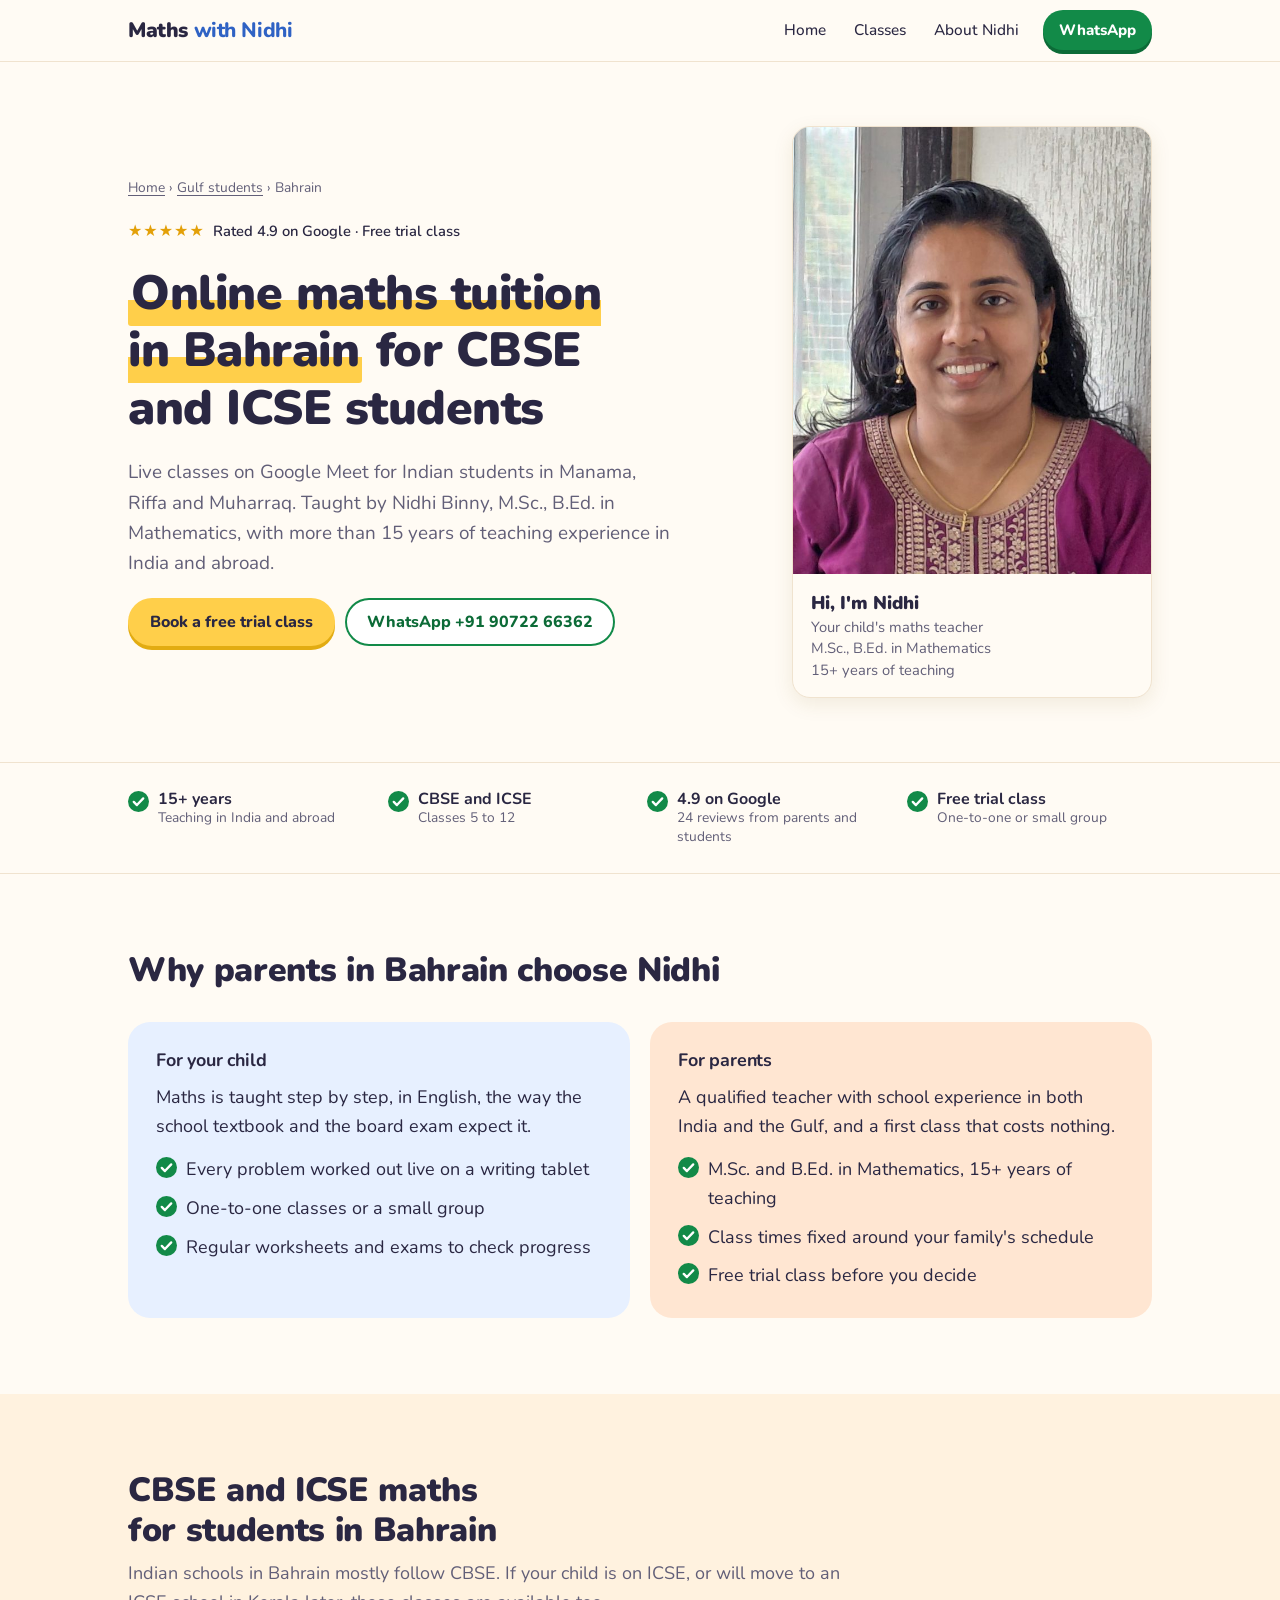
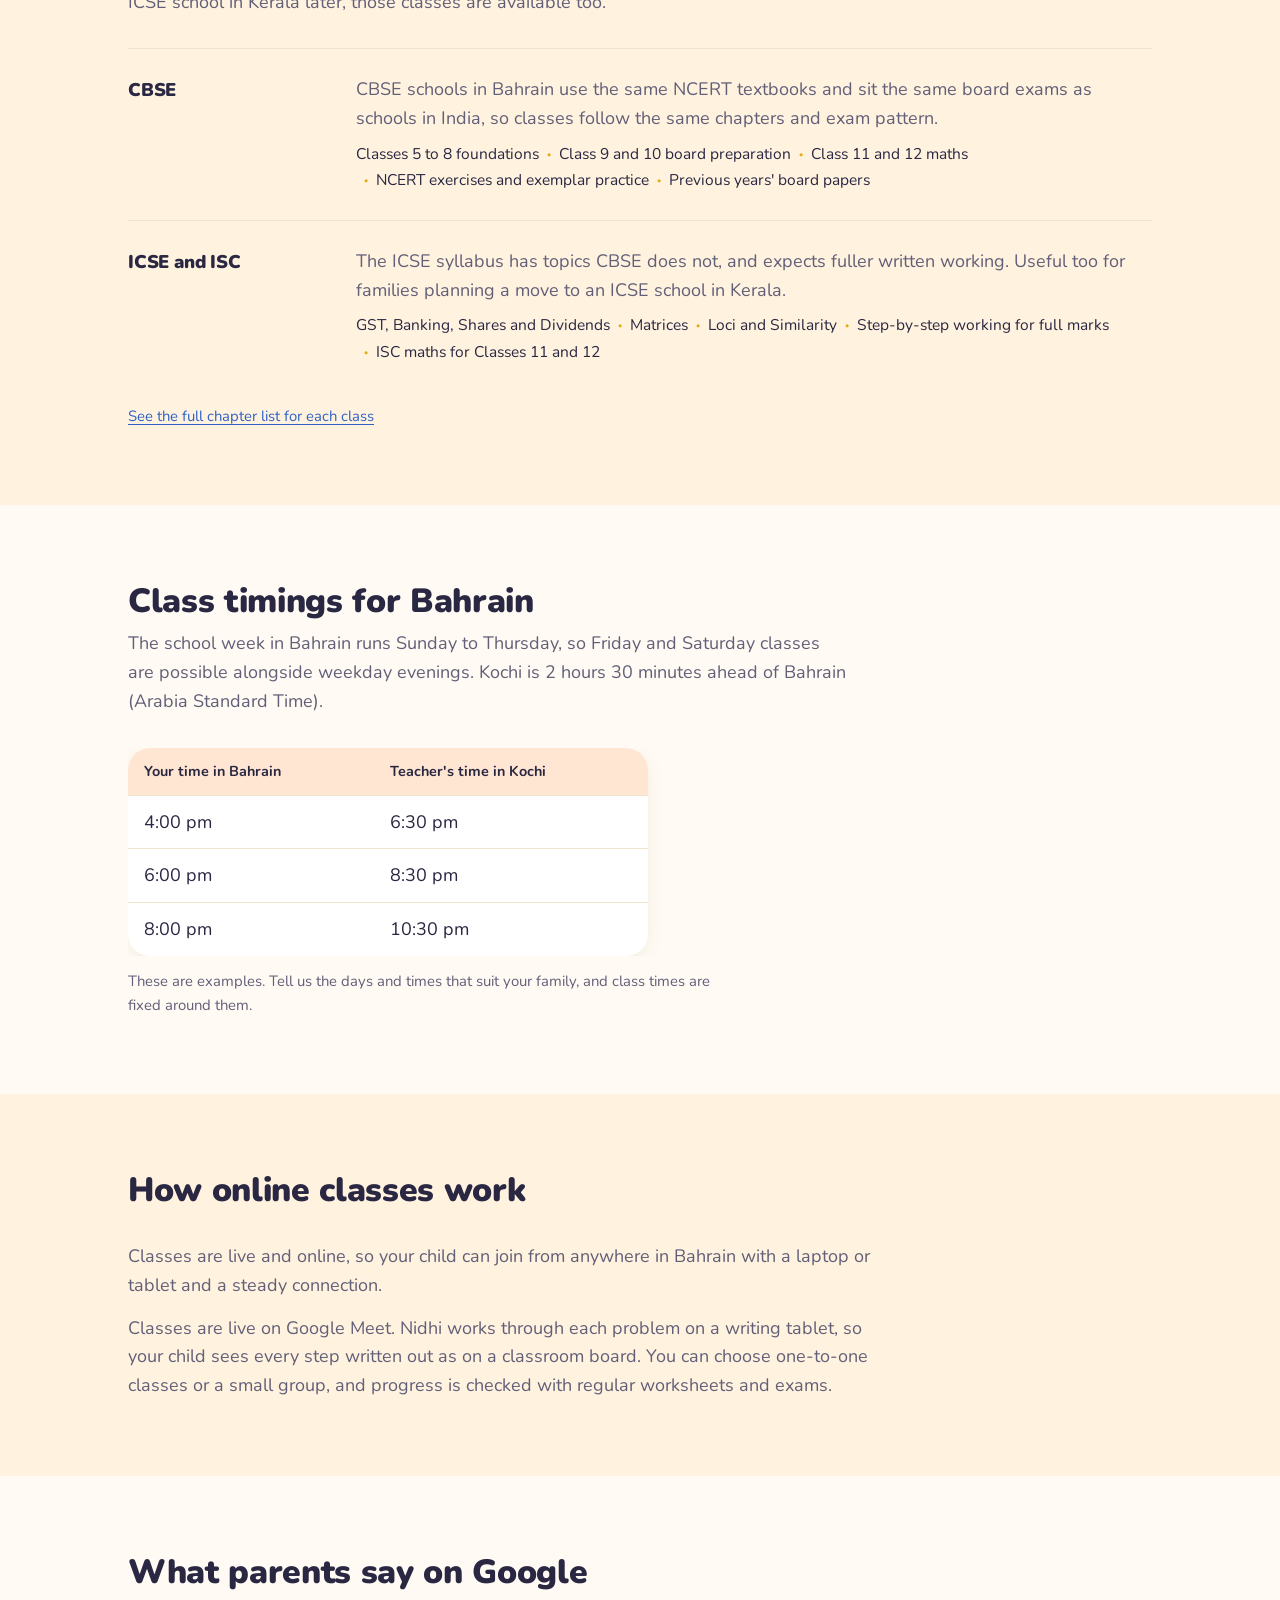
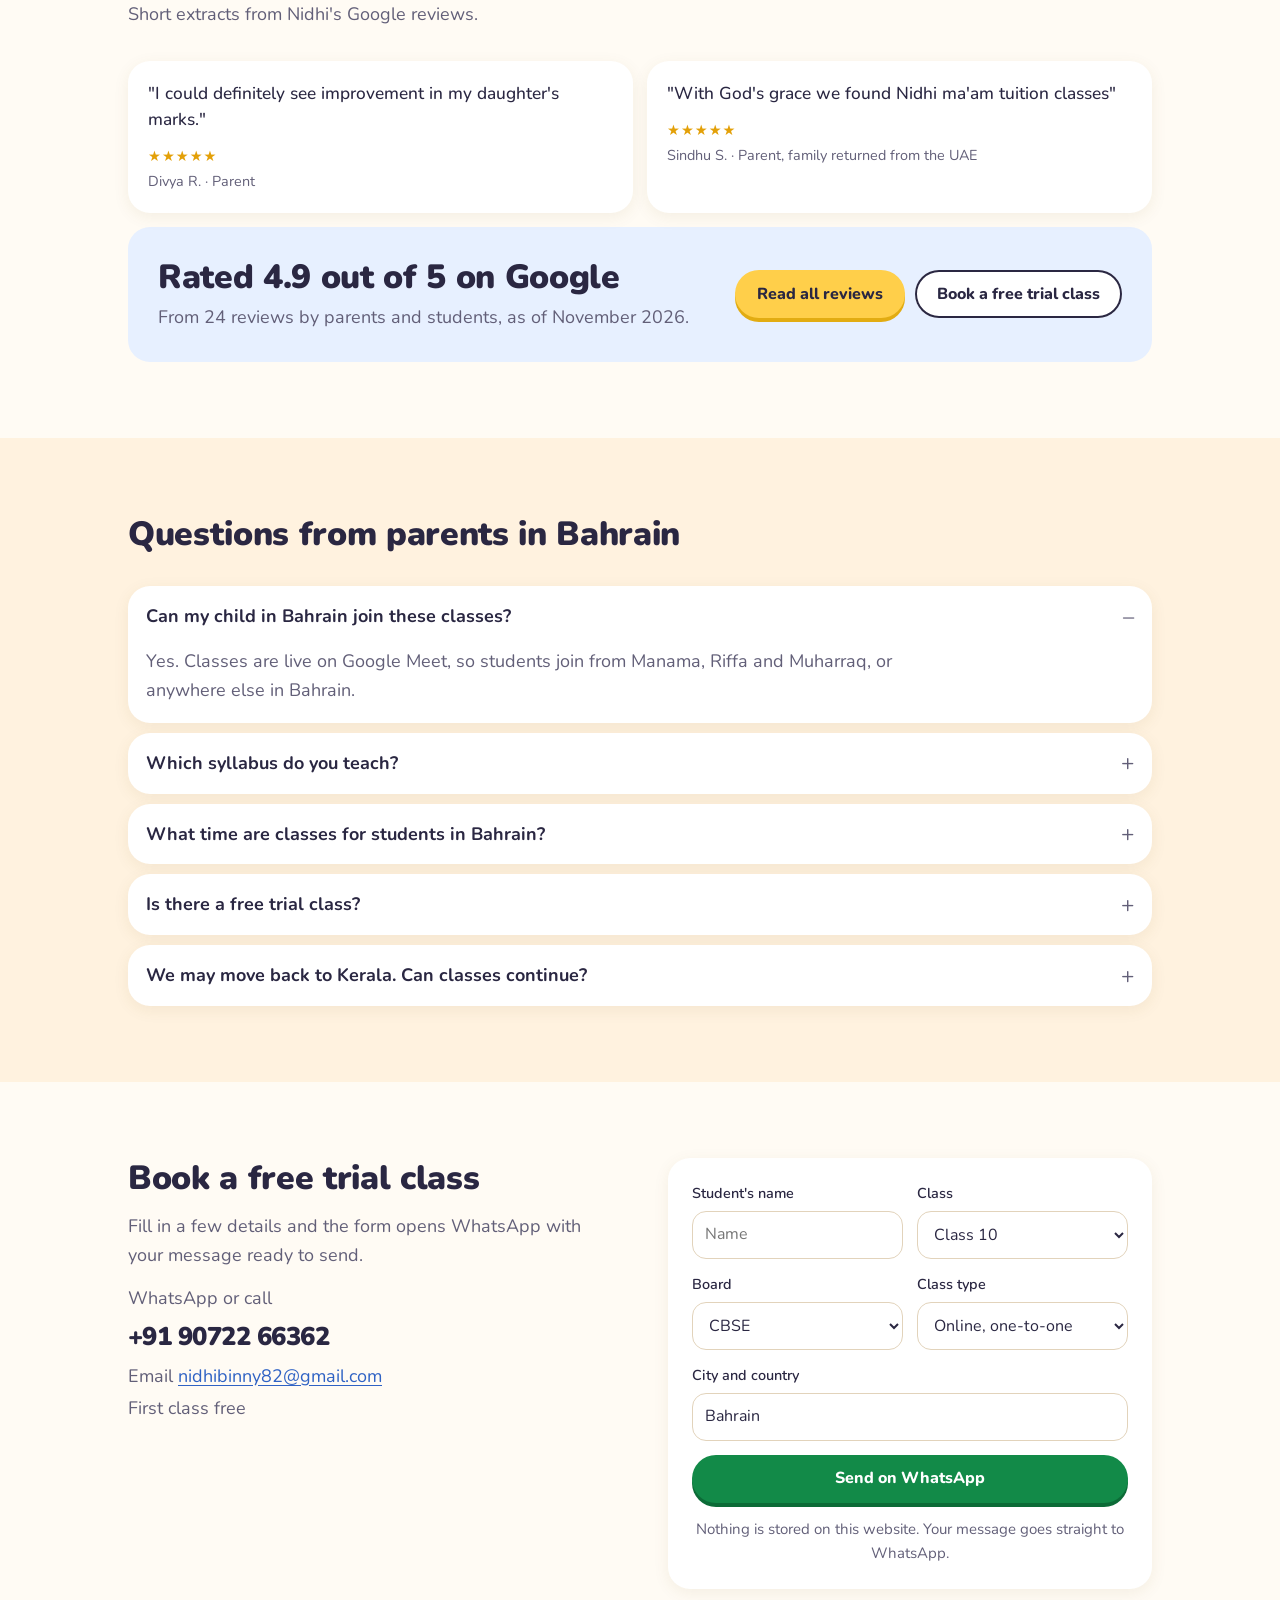
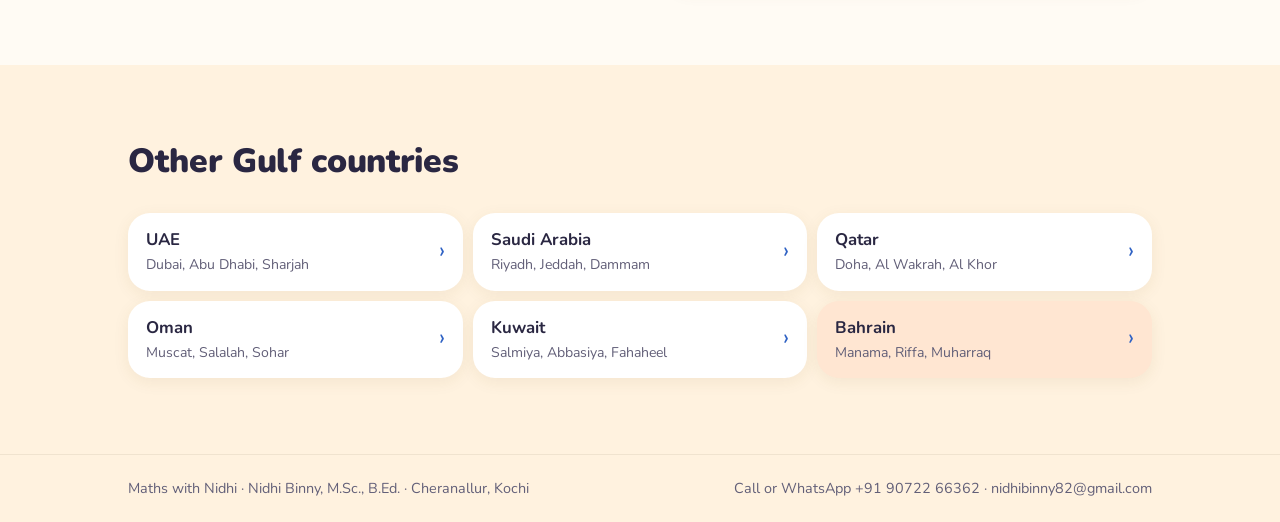
==== commit 98240032: "Friendlier look: warm background, rounded type, pastel cards, sunny main button Co-Authored-By: Clau" ====
--- a/online-maths-tuition-bahrain.html
+++ b/online-maths-tuition-bahrain.html
@@ -3,7 +3,7 @@
 <head>
 <meta charset="utf-8">
 <meta name="viewport" content="width=device-width, initial-scale=1">
-<meta name="theme-color" content="#ffffff">
+<meta name="theme-color" content="#fffbf4">
 <title>Online Maths Tuition in Bahrain | CBSE &amp; ICSE, Classes 5 to 12 | Maths with Nidhi</title>
 <meta name="description" content="Live online maths tuition for Indian students in Bahrain. CBSE and ICSE, Classes 5 to 12, taught by Nidhi Binny, M.Sc., B.Ed. Free trial class.">
 <meta property="og:type" content="website">
@@ -13,7 +13,7 @@
 <meta property="og:image" content="img/nidhi-binny-maths-tutor.jpg">
 <link rel="preconnect" href="https://fonts.googleapis.com">
 <link rel="preconnect" href="https://fonts.gstatic.com" crossorigin>
-<link href="https://fonts.googleapis.com/css2?family=Figtree:wght@400;500;600;700;800&display=swap" rel="stylesheet">
+<link href="https://fonts.googleapis.com/css2?family=Nunito:wght@400;600;700;800;900&display=swap" rel="stylesheet">
 <script type="application/ld+json">
 {
  "@context": "https://schema.org",
@@ -93,7 +93,7 @@
 }
 </script>
 <link rel="icon" href="favicon.svg" type="image/svg+xml">
-<link rel="stylesheet" href="css/site.css?v=4">
+<link rel="stylesheet" href="css/site.css?v=5">
 </head>
 <body>
 
@@ -124,7 +124,7 @@
           <a class="btn ghost" href="https://wa.me/919072266362?text=Hi%2C%20I%27d%20like%20to%20book%20a%20free%20trial%20maths%20class.%20We%20live%20in%20Bahrain." rel="noopener">WhatsApp +91 90722 66362</a>
         </div>
       </div>
-      <figure class="teacher"><img class="photo-img" src="img/nidhi-binny-maths-tutor.jpg" alt="Nidhi Binny, online maths tutor for students in Bahrain" width="640" height="800"><figcaption><b>Nidhi Binny</b><span>M.Sc., B.Ed. in Mathematics</span><span>15+ years of teaching</span></figcaption></figure>
+      <figure class="teacher"><img class="photo-img" src="img/nidhi-binny-maths-tutor.jpg" alt="Nidhi Binny, online maths tutor for students in Bahrain" width="640" height="800"><figcaption><b>Hi, I'm Nidhi</b><span>Your child's maths teacher</span><span>M.Sc., B.Ed. in Mathematics</span><span>15+ years of teaching</span></figcaption></figure>
     </div>
   </div>
 
--- a/css/site.css
+++ b/css/site.css
@@ -1,19 +1,23 @@
 :root {
-  /* Layout idea: phone first. One column, plain white, large tap targets, proof (rating, degrees, years) before persuasion.
-     Navy for text, one calm blue for actions, green only for WhatsApp. */
-  --bg: #ffffff;
-  --soft: #f5f7fa;
-  --ink: #0f1f3d;
-  --ink-soft: #52607a;
-  --rule: #e2e7ef;
-  --blue: #1b4fd1;
-  --blue-deep: #153fa8;
-  --blue-soft: #eef3fe;
-  --green: #0f7a40;
-  --green-deep: #0b6233;
-  --gold: #d99a00;
-  --r: 14px;
-  --font: "Figtree", system-ui, -apple-system, "Segoe UI", Roboto, sans-serif;
+  /* Layout idea: a friendly tutor's page. Warm paper background, rounded lettering, soft pastel cards,
+     a sunny yellow for the main action and green only for WhatsApp. Phone first, one column. */
+  --bg: #fffbf4;
+  --soft: #fff2df;
+  --ink: #2a2742;
+  --ink-soft: #625f78;
+  --rule: #f0e3cf;
+  --blue: #2f62c4;
+  --blue-deep: #244f9f;
+  --blue-soft: #e7f0ff;
+  --sun: #ffcf4a;
+  --sun-deep: #e2ac12;
+  --mint: #e2f5e8;
+  --peach: #ffe6d2;
+  --green: #128a48;
+  --green-deep: #0c6b37;
+  --gold: #e3a008;
+  --r: 22px;
+  --font: "Nunito", "Trebuchet MS", system-ui, -apple-system, "Segoe UI", sans-serif;
   color-scheme: light;
 }
 * { box-sizing: border-box; }
@@ -22,7 +26,7 @@
 img, svg { max-width: 100%; }
 a { color: var(--blue); text-underline-offset: 3px; }
 a:focus-visible, button:focus-visible, input:focus-visible, select:focus-visible, summary:focus-visible { outline: 3px solid var(--blue); outline-offset: 2px; }
-h1, h2, h3 { font-family: var(--font); line-height: 1.15; text-wrap: balance; margin: 0; letter-spacing: -0.02em; }
+h1, h2, h3 { font-family: var(--font); line-height: 1.2; text-wrap: balance; margin: 0; letter-spacing: -0.01em; }
 h1 { font-size: 1.95rem; font-weight: 800; }
 h2 { font-size: 1.55rem; font-weight: 800; }
 h3 { font-size: 1.12rem; font-weight: 700; letter-spacing: -0.01em; }
@@ -180,6 +184,44 @@
 
 footer { background: var(--soft); border-top: 1px solid var(--rule); color: var(--ink-soft); font-size: 0.9rem; padding-bottom: 84px; }
 footer .wrap { display: flex; flex-direction: column; gap: 6px; padding-top: 22px; padding-bottom: 22px; }
+
+/* Friendly theme */
+h1, h2, .brand, .board .tag, .contact-copy .lines b { font-weight: 900; }
+.mark { color: inherit; background: linear-gradient(transparent 60%, var(--sun) 60%); padding: 0 3px; border-radius: 3px; }
+.top { background: var(--bg); border-bottom-color: var(--rule); }
+.brand-name i { color: var(--blue); font-weight: 800; }
+.btn { background: var(--sun); color: var(--ink) !important; border-radius: 999px; font-weight: 800; box-shadow: 0 4px 0 var(--sun-deep); }
+.btn:hover { background: #ffd866; }
+.btn:active { transform: translateY(2px); box-shadow: 0 2px 0 var(--sun-deep); }
+.btn.small { border-radius: 999px; box-shadow: 0 3px 0 var(--green-deep); }
+.btn[href*="wa.me"] { color: #fff !important; box-shadow: 0 4px 0 var(--green-deep); }
+.btn.ghost, .btn.ghost.light { background: #fff; box-shadow: inset 0 0 0 2px var(--ink); }
+.btn.ghost[href*="wa.me"] { background: #fff; color: var(--green-deep) !important; box-shadow: inset 0 0 0 2px var(--green); }
+.teacher { background: #fff; box-shadow: 0 6px 20px rgba(120, 84, 20, 0.10); }
+.teacher figcaption b { font-size: 1.15rem; font-weight: 900; }
+.facts { background: var(--bg); border-color: var(--rule); }
+.facts li::before, .panel li::before { background-color: var(--green); }
+.panel, .steps li, .quote, .faq details, form, .countries a, table.times { border: 0; box-shadow: 0 4px 16px rgba(120, 84, 20, 0.08); background: #fff; }
+.panel.kochi { background: var(--blue-soft); box-shadow: none; }
+.panel.abroad { background: var(--peach); box-shadow: none; }
+.panel p, .panel li { color: var(--ink); }
+.steps li:nth-child(1)::before { background: var(--blue-soft); color: var(--blue-deep); }
+.steps li:nth-child(2)::before { background: var(--peach); color: #a3501a; }
+.steps li:nth-child(3)::before { background: var(--mint); color: var(--green-deep); }
+.chips { display: block; color: var(--ink); font-size: 0.97rem; line-height: 1.7; }
+.chips li { display: inline-block; background: none; border: 0; padding: 0; font-size: inherit; }
+.chips li + li::before { content: "  ·  "; color: var(--sun-deep); font-weight: 900; white-space: pre; }
+.about blockquote { border-left: 0; background: var(--mint); padding: 22px 24px; border-radius: var(--r); font-weight: 700; }
+.reviews .box { background: var(--blue-soft); }
+.countries a[aria-current="page"] { background: var(--peach); }
+.countries a::after { color: var(--blue); }
+table.times th { background: var(--peach); }
+input, select { border-color: #e2d3bb; border-radius: 14px; }
+.actionbar { background: var(--bg); border-top-color: var(--rule); }
+.actionbar .call { background: #fff; box-shadow: inset 0 0 0 2px var(--ink); }
+.actionbar .btn[href*="wa.me"] { box-shadow: none; }
+footer { background: var(--soft); border-top-color: var(--rule); }
+@media (max-width: 859px) { .teacher .photo-img { box-shadow: 0 0 0 3px var(--sun); } }
 
 /* Wider screens */
 @media (min-width: 560px) {
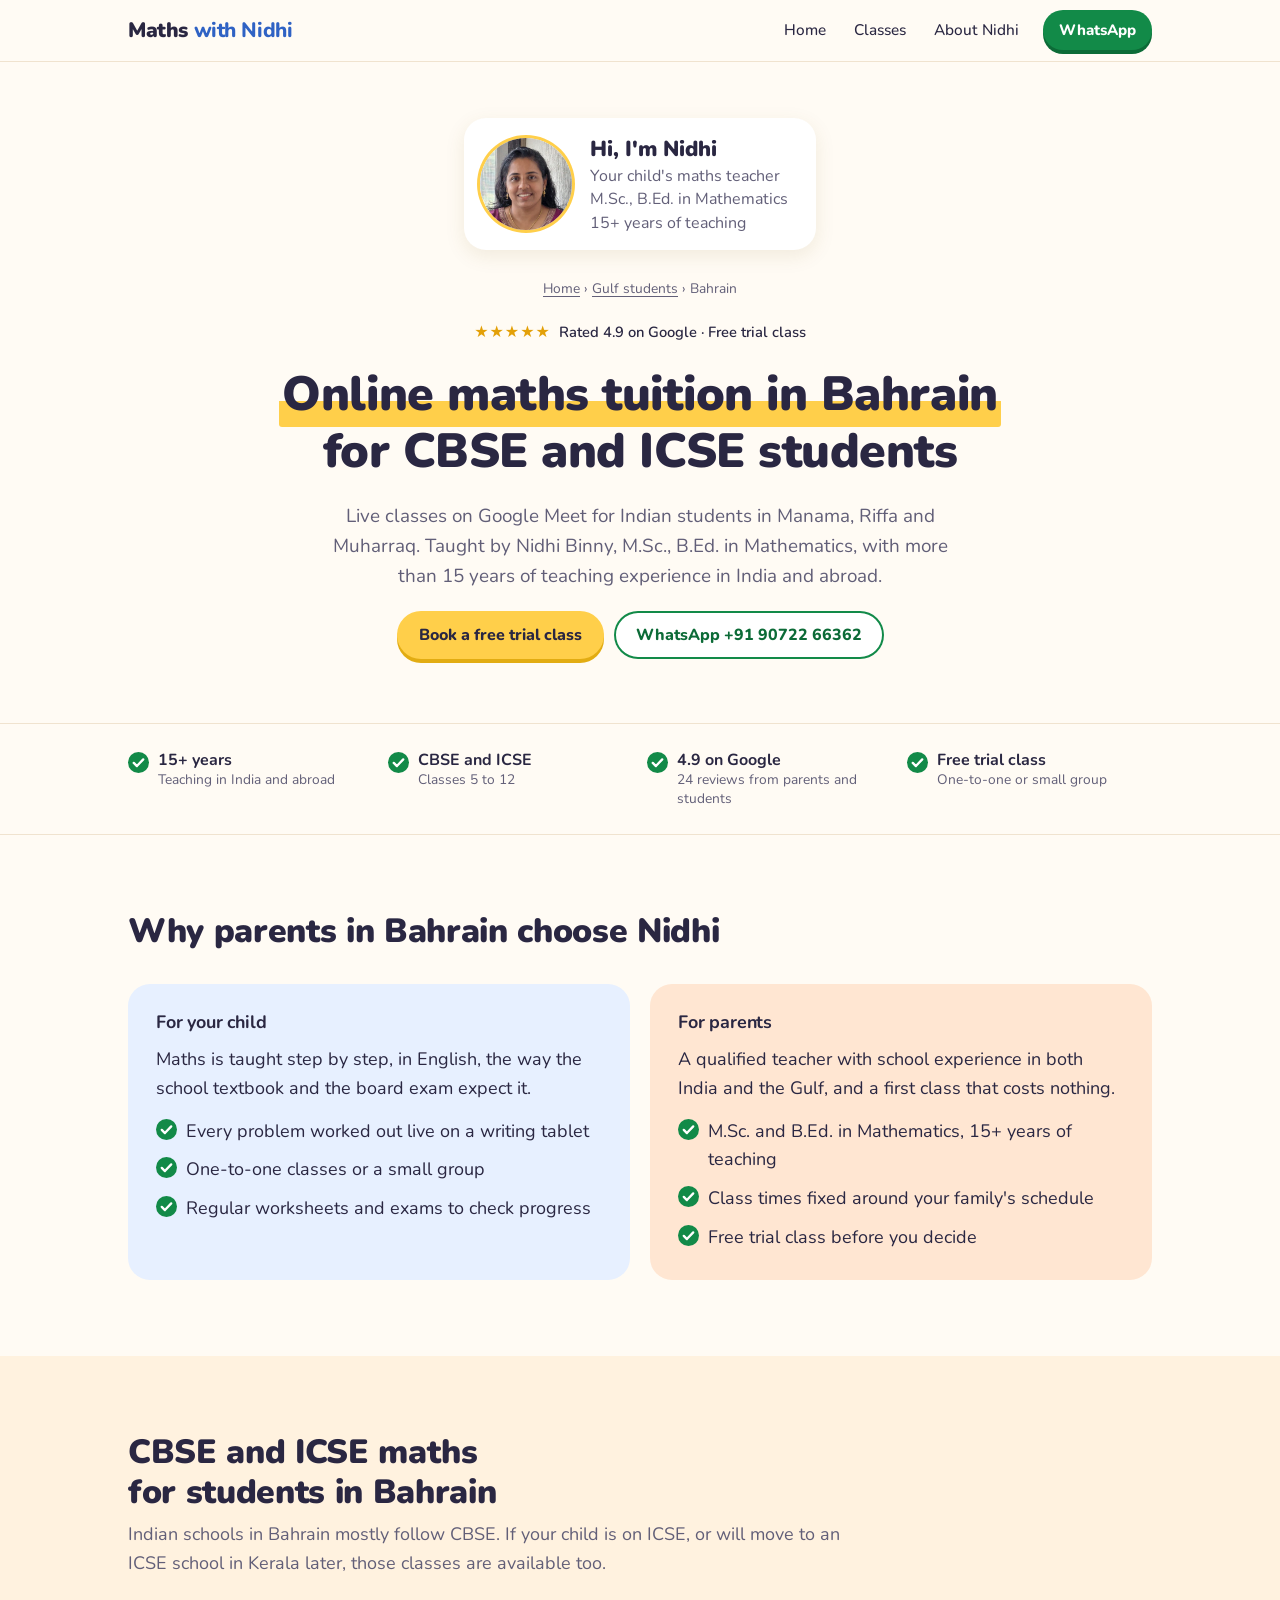
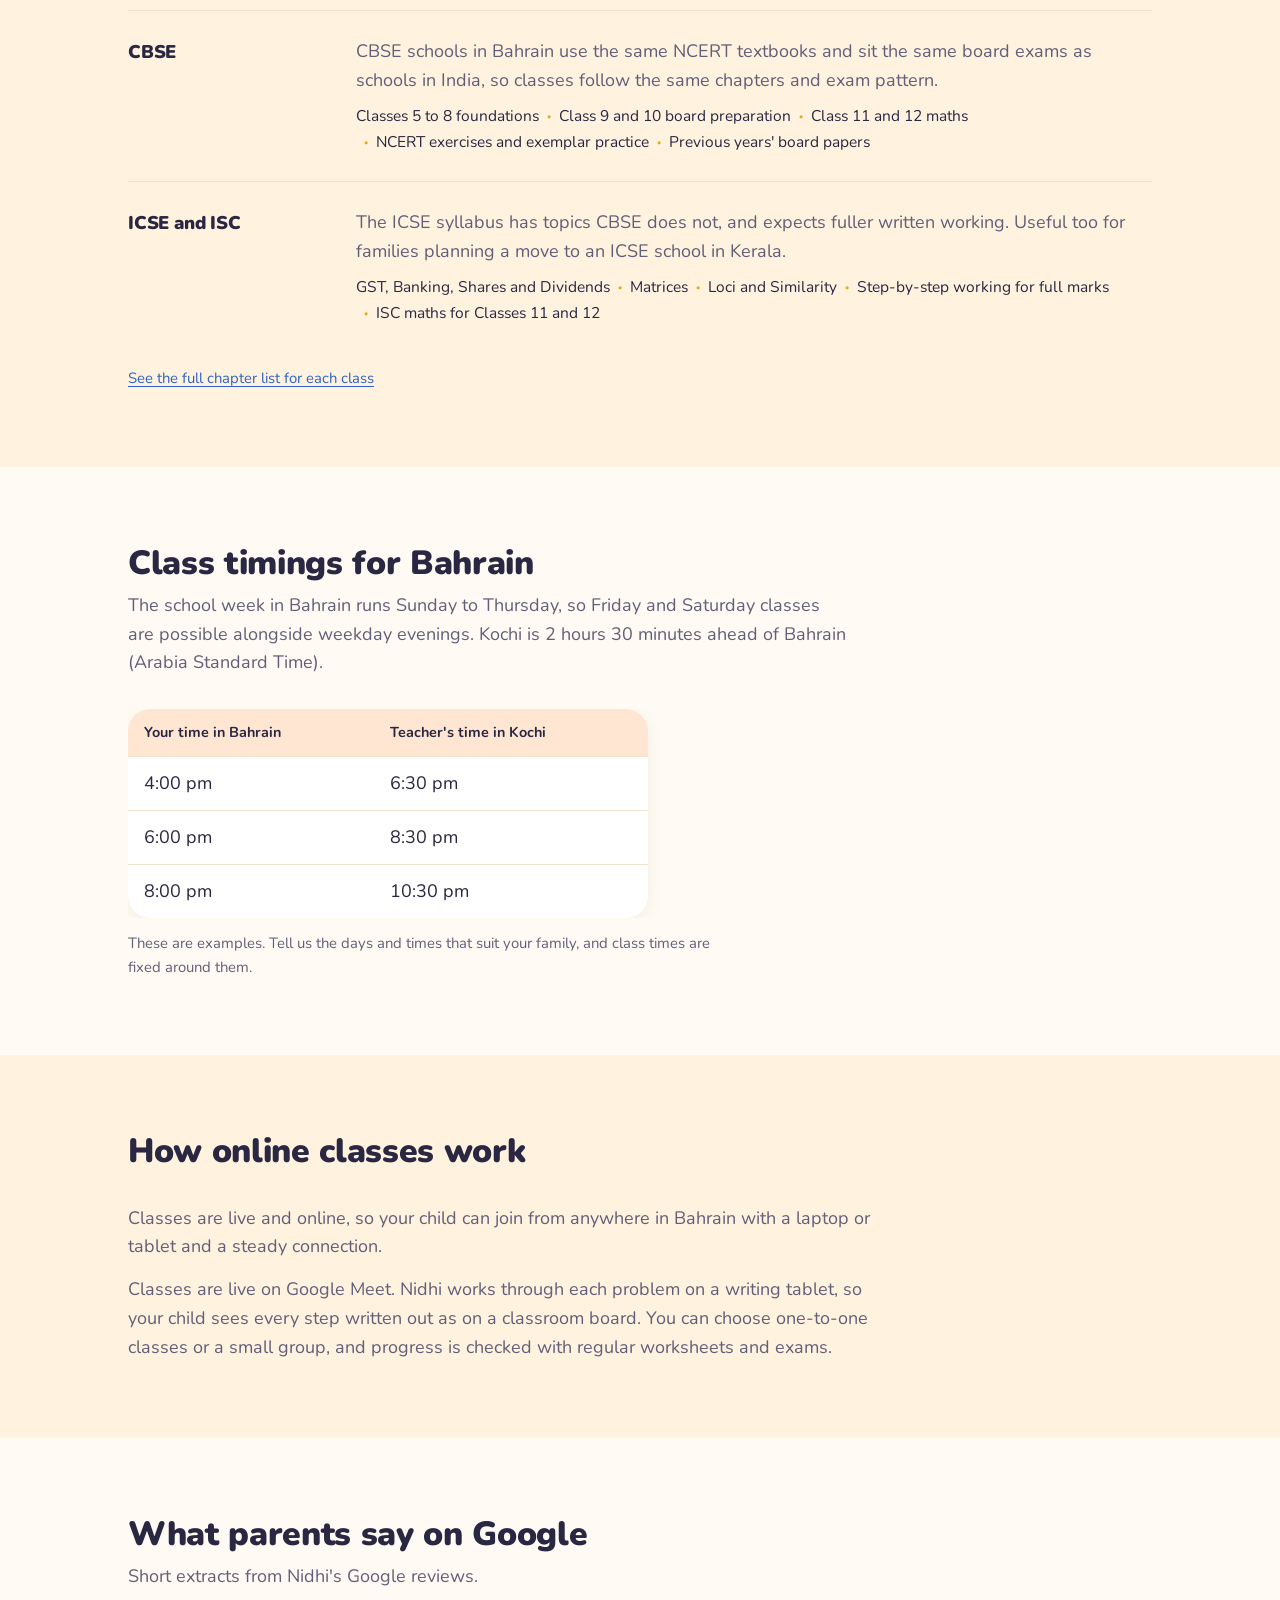
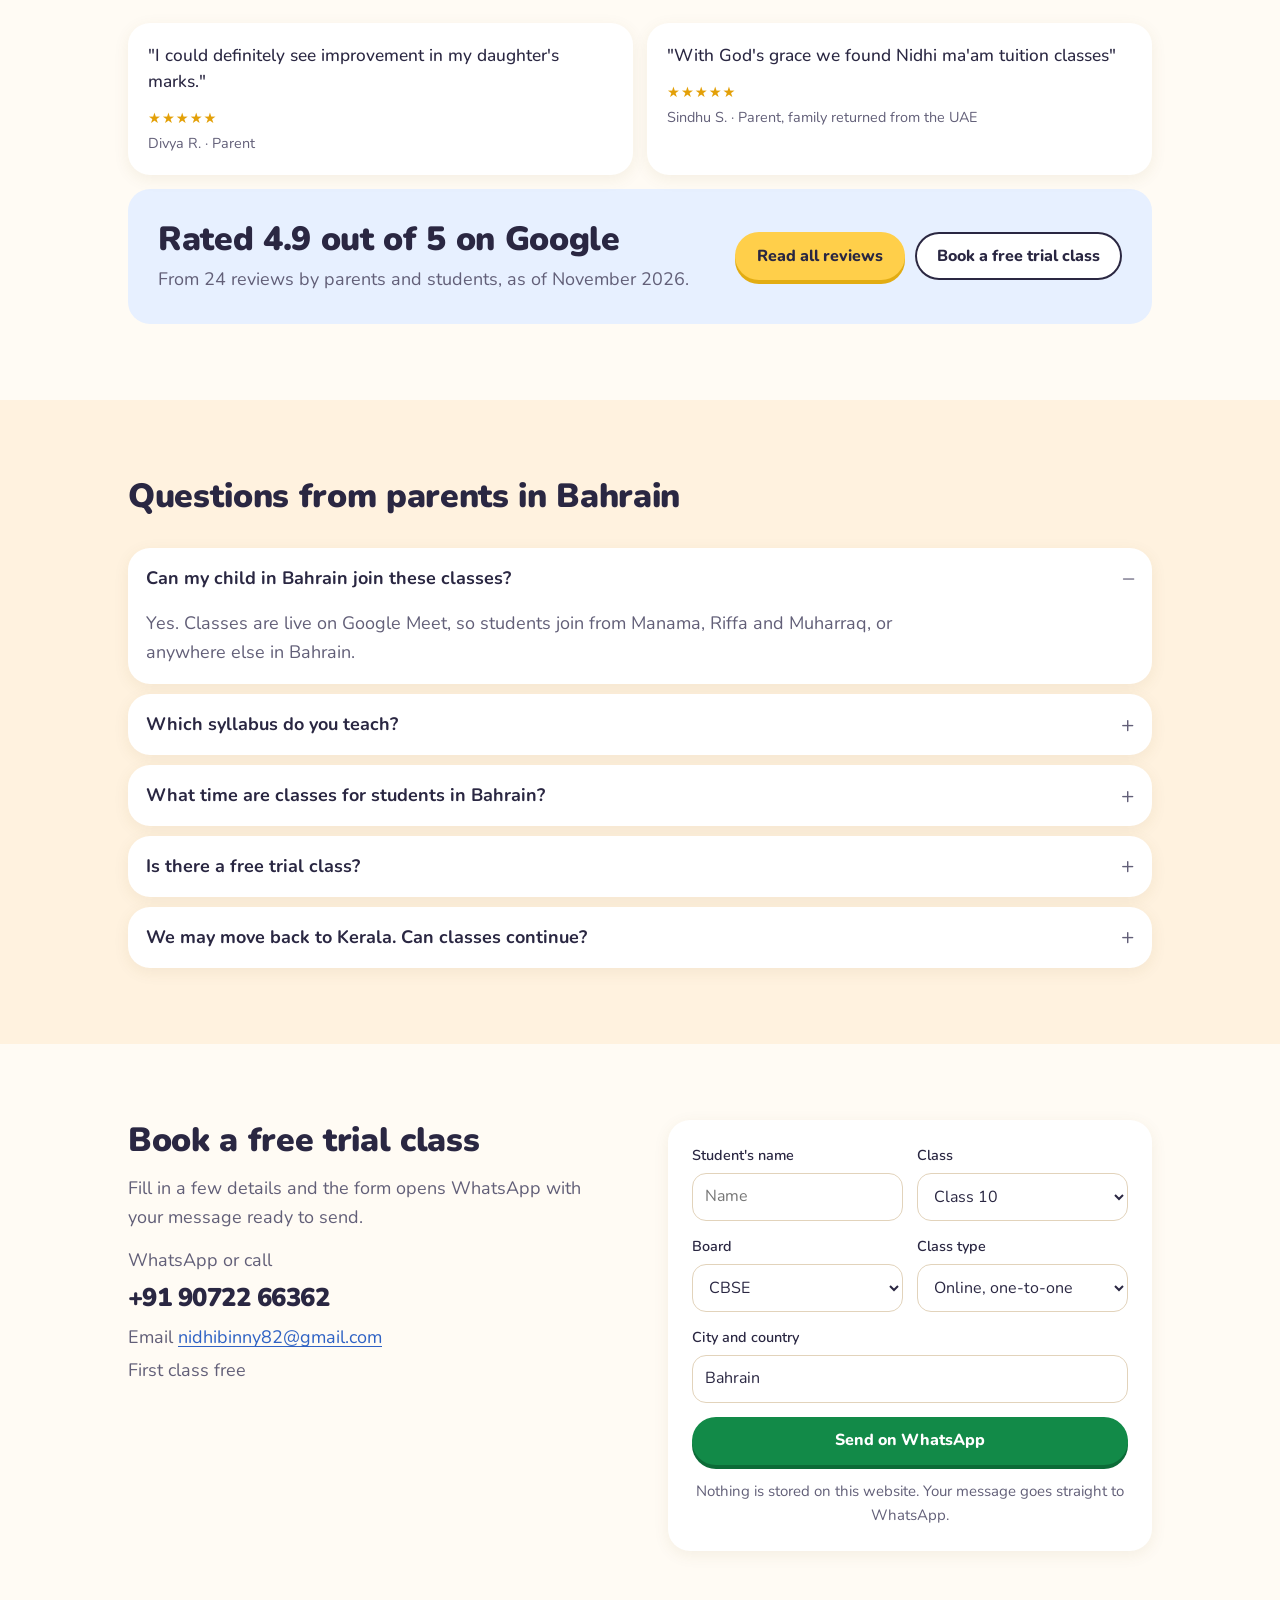
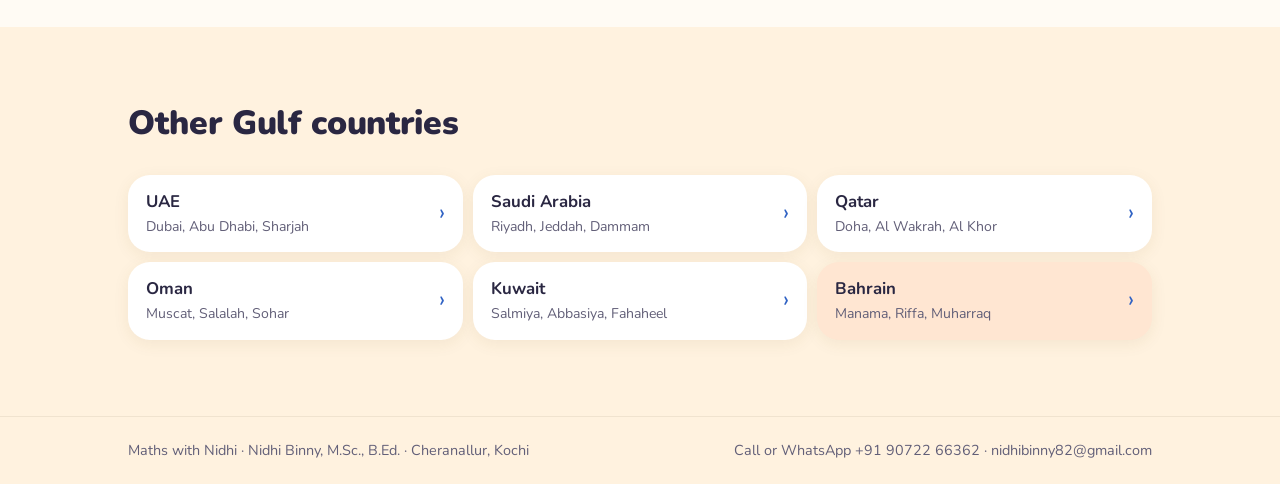
==== commit e7656a60: "Desktop: same intro card above the headline as on phones Co-Authored-By: Claude Fable 5.2 <noreply@a" ====
--- a/online-maths-tuition-bahrain.html
+++ b/online-maths-tuition-bahrain.html
@@ -93,7 +93,7 @@
 }
 </script>
 <link rel="icon" href="favicon.svg" type="image/svg+xml">
-<link rel="stylesheet" href="css/site.css?v=5">
+<link rel="stylesheet" href="css/site.css?v=6">
 </head>
 <body>
 
--- a/css/site.css
+++ b/css/site.css
@@ -238,12 +238,14 @@
   .brand { font-size: 1.3rem; }
   .nav a.link { display: inline-block; }
   .nav .btn { margin-left: 8px; }
-  .hero .wrap { display: grid; grid-template-columns: 1.3fr 1fr; gap: 56px; align-items: center; padding-top: 64px; padding-bottom: 64px; }
-  .hero-copy { gap: 20px; }
+  .hero .wrap { max-width: 860px; align-items: center; text-align: center; gap: 28px; padding-top: 56px; padding-bottom: 64px; }
+  .hero-copy { gap: 20px; align-items: center; }
+  .eyebrow, .cta-row { justify-content: center; }
   .lead { font-size: 1.18rem; }
-  .teacher { order: 0; flex-direction: column; align-items: stretch; gap: 0; padding: 0; background: var(--bg); border: 1px solid var(--rule); border-radius: 18px; overflow: hidden; max-width: 360px; justify-self: end; }
-  .teacher .photo-img { width: 100%; height: auto; aspect-ratio: 4 / 5; border-radius: 0; object-position: 50% 0; }
-  .teacher figcaption { padding: 16px 18px; }
+  .teacher { gap: 18px; padding: 16px 28px 16px 16px; text-align: left; }
+  .teacher .photo-img { width: 92px; height: 92px; box-shadow: 0 0 0 3px var(--sun); }
+  .teacher figcaption { font-size: 1rem; }
+  .teacher figcaption b { font-size: 1.35rem; }
   .facts ul { grid-template-columns: repeat(4, 1fr); padding: 26px 0; }
   section { padding: 76px 0; }
   .sec-head { margin-bottom: 32px; }
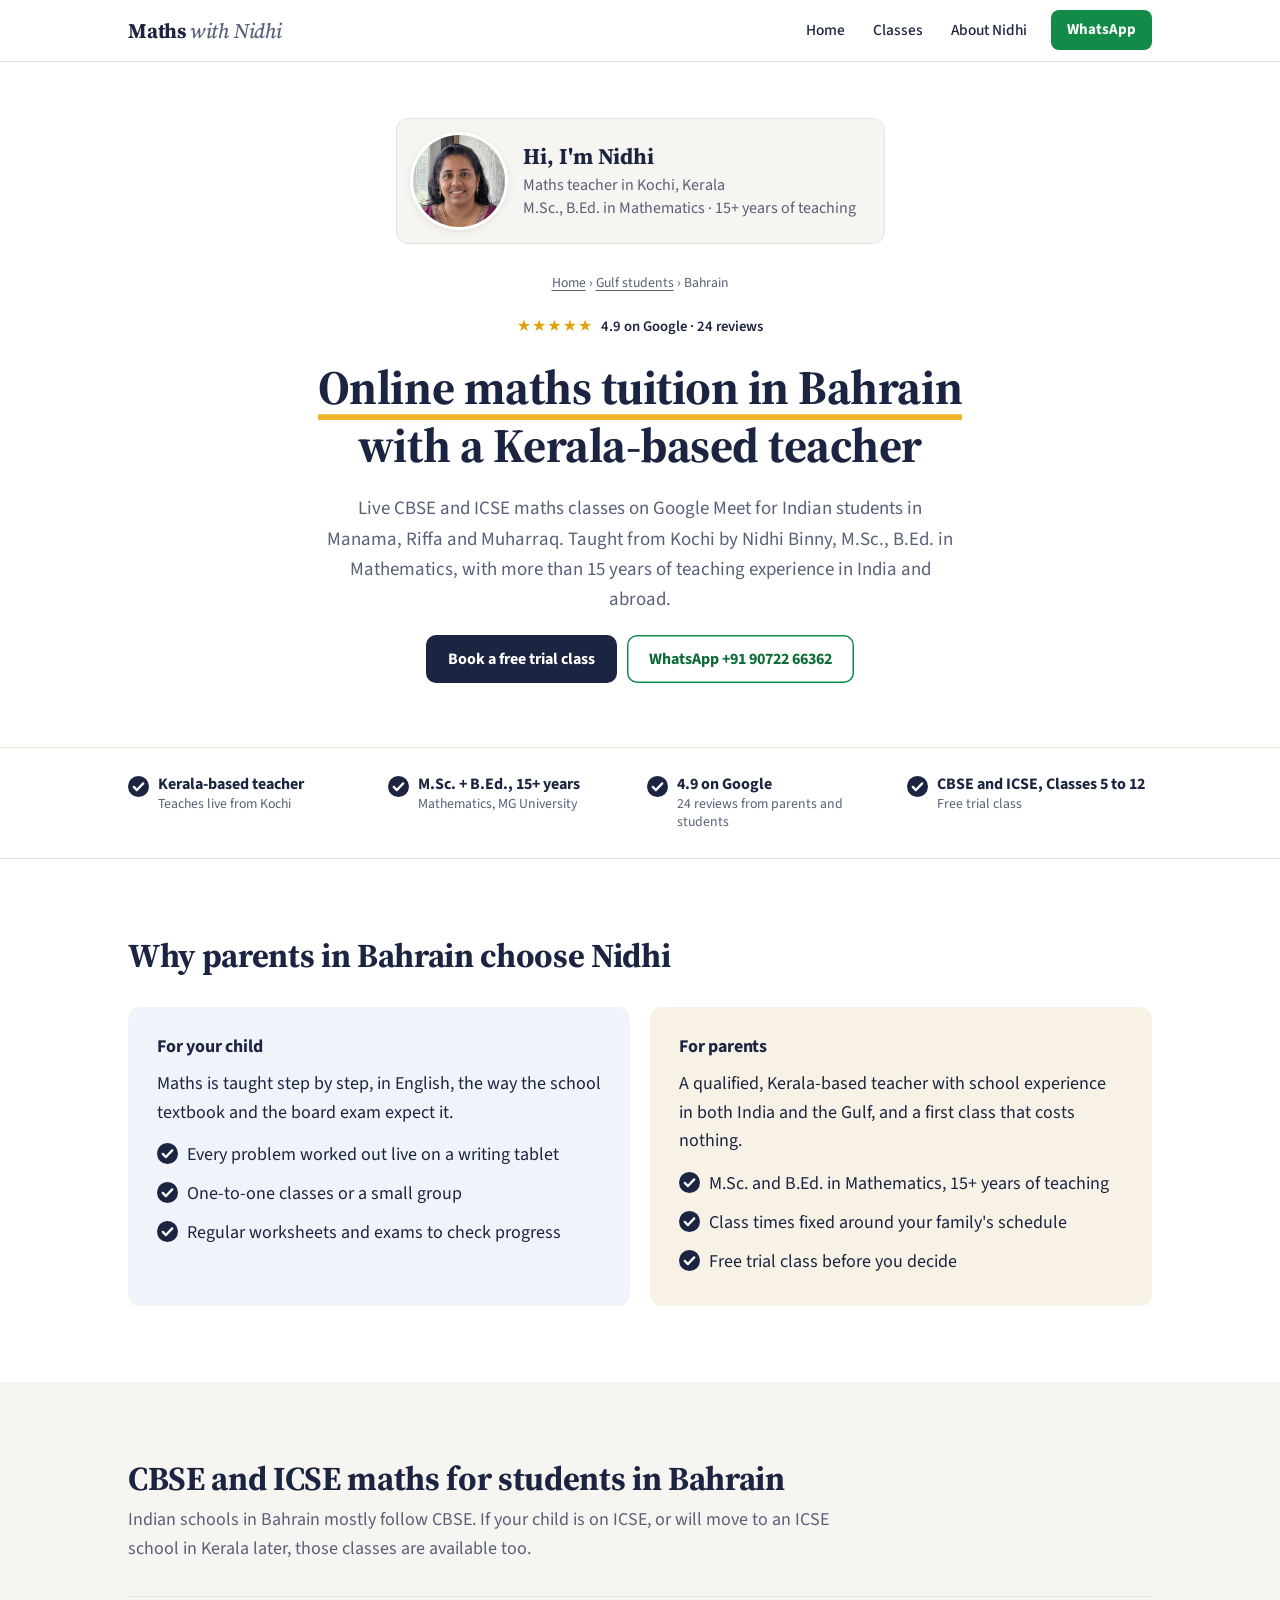
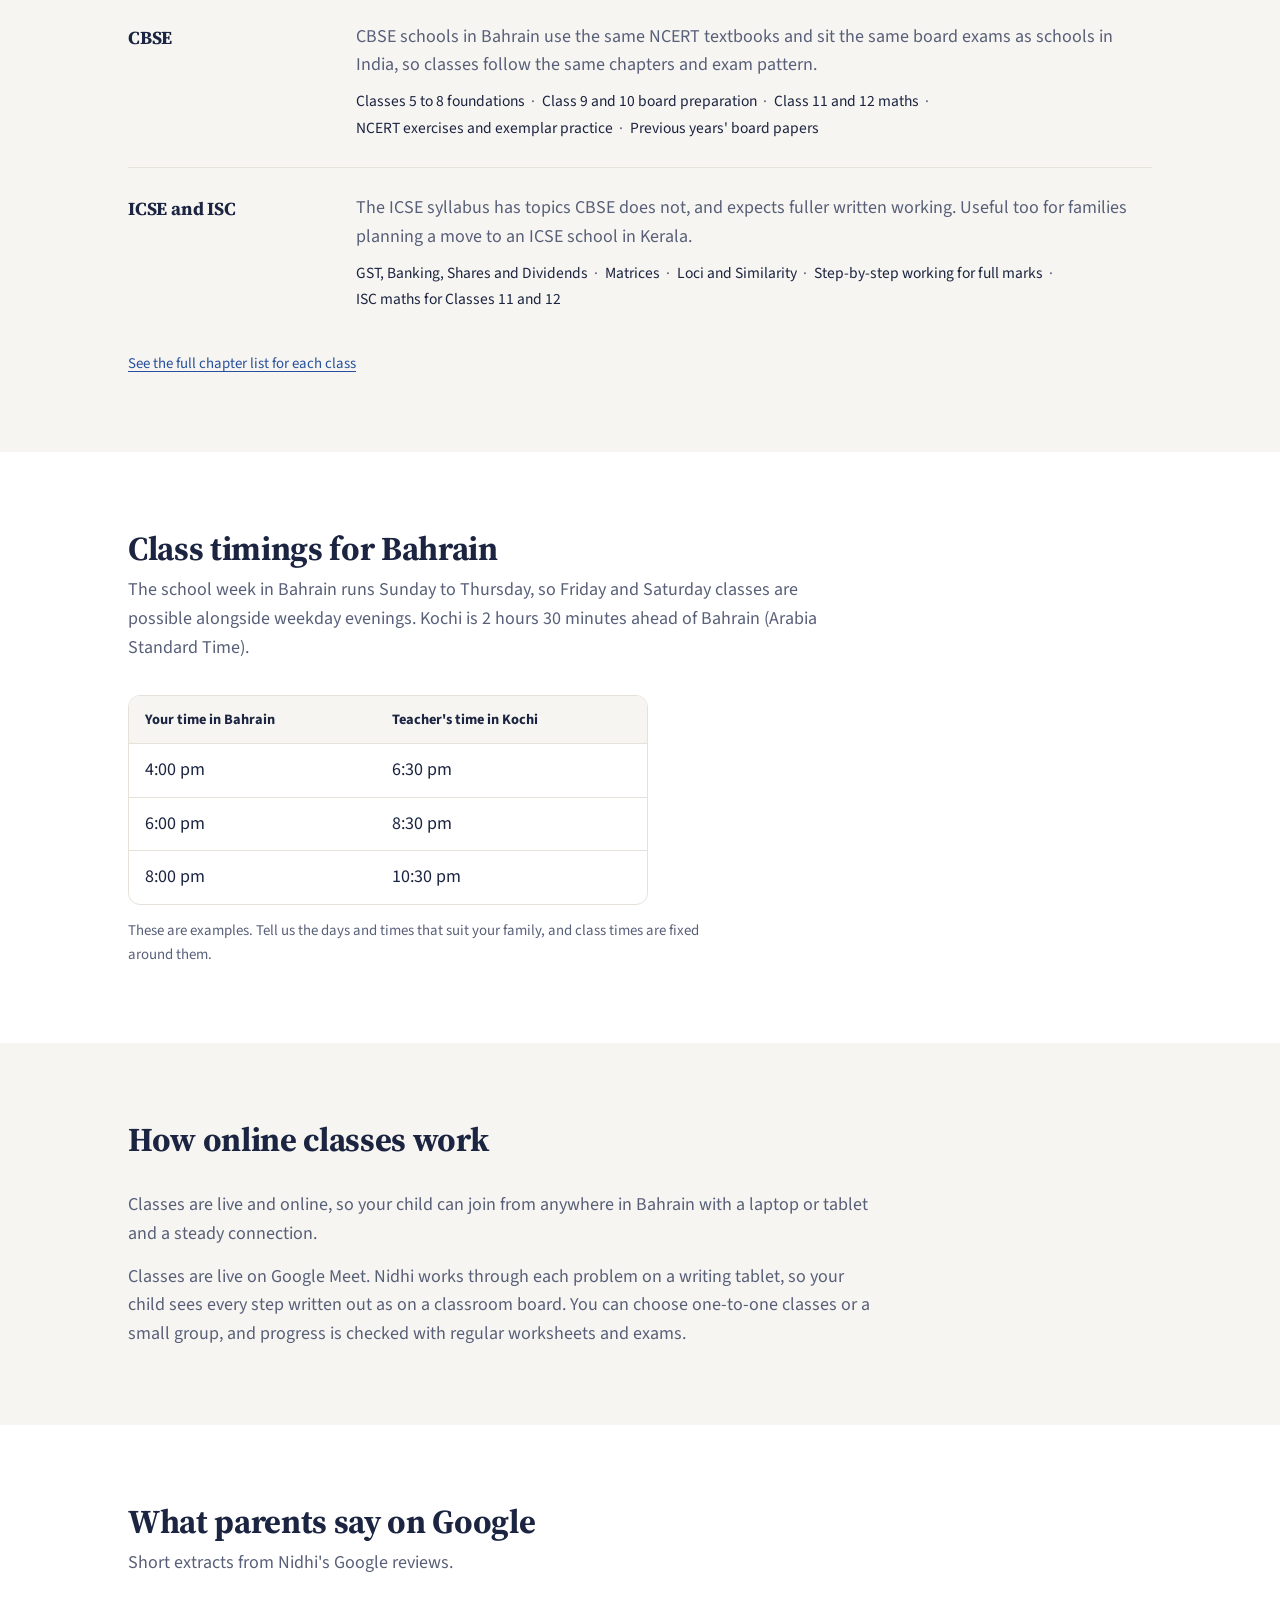
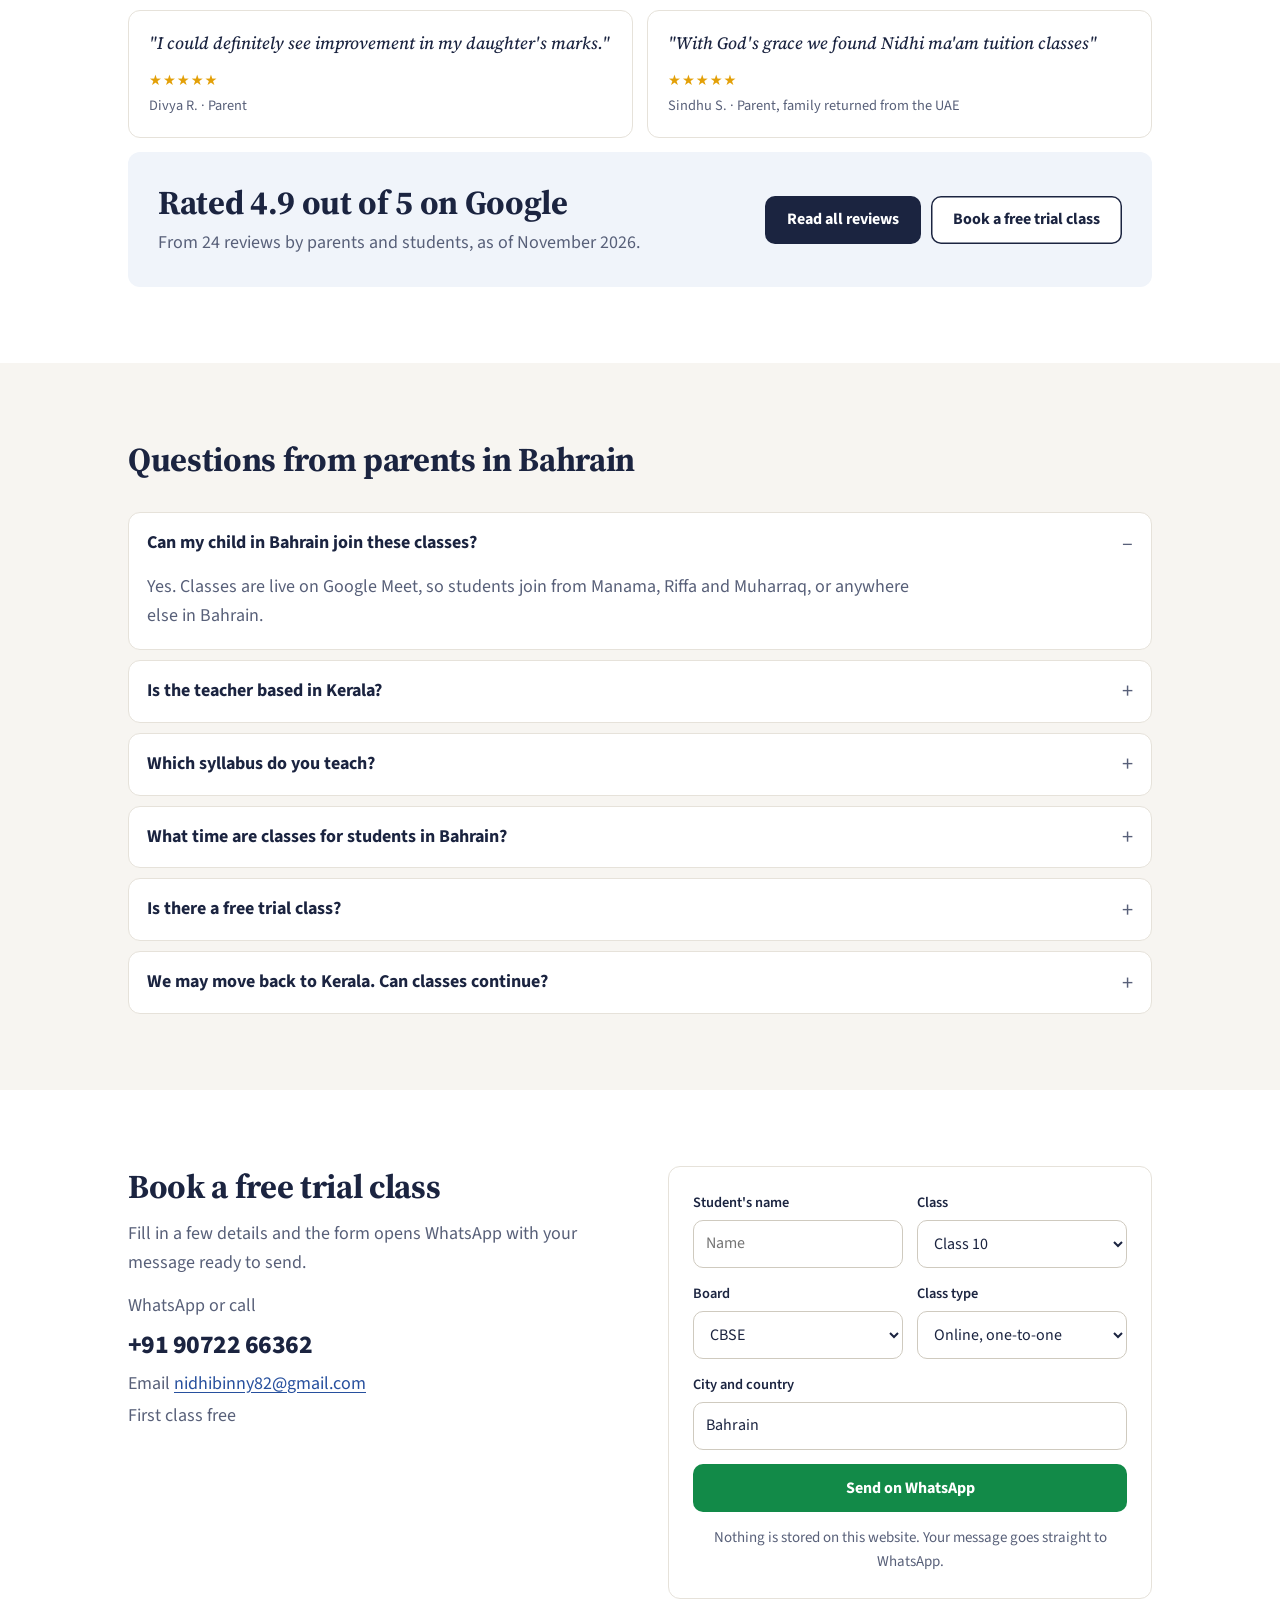
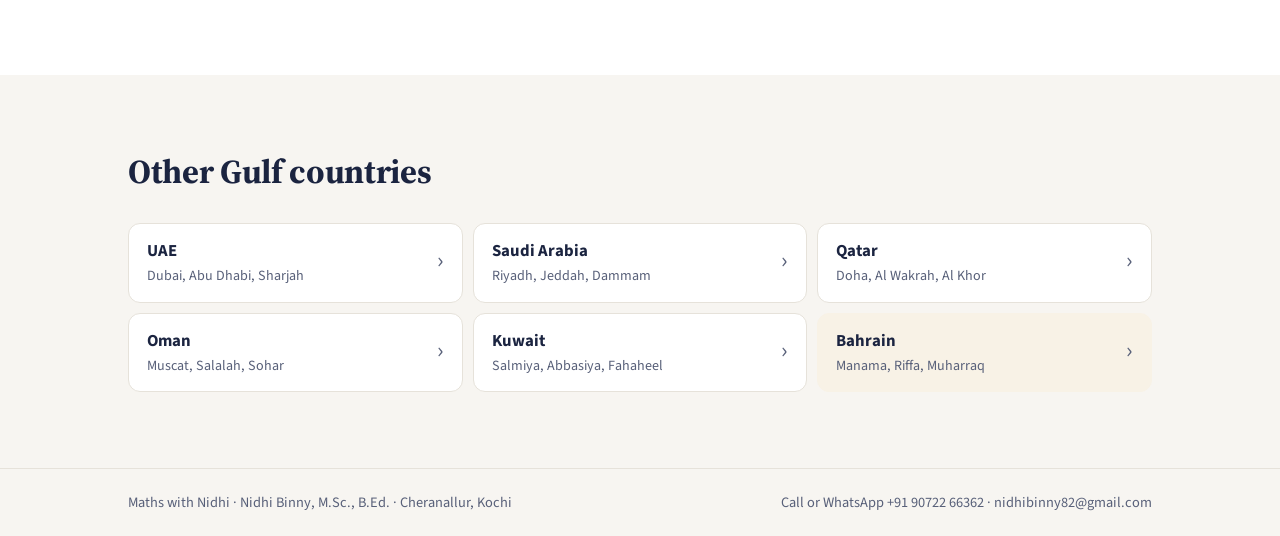
==== commit 902f51a6: "Lead with Kochi, teacher intro, credentials and reviews; Kerala-based teacher wording for Gulf pages" ====
--- a/online-maths-tuition-bahrain.html
+++ b/online-maths-tuition-bahrain.html
@@ -3,24 +3,24 @@
 <head>
 <meta charset="utf-8">
 <meta name="viewport" content="width=device-width, initial-scale=1">
-<meta name="theme-color" content="#fffbf4">
-<title>Online Maths Tuition in Bahrain | CBSE &amp; ICSE, Classes 5 to 12 | Maths with Nidhi</title>
-<meta name="description" content="Live online maths tuition for Indian students in Bahrain. CBSE and ICSE, Classes 5 to 12, taught by Nidhi Binny, M.Sc., B.Ed. Free trial class.">
+<meta name="theme-color" content="#ffffff">
+<title>Online Maths Tuition in Bahrain | Kerala Maths Teacher, CBSE &amp; ICSE | Maths with Nidhi</title>
+<meta name="description" content="Online maths tuition in Bahrain with a Kerala-based teacher. Nidhi Binny, M.Sc., B.Ed., teaches CBSE and ICSE maths for Classes 5 to 12 live from Kochi. Rated 4.9 on Google. Free trial class.">
 <meta property="og:type" content="website">
-<meta property="og:title" content="Online Maths Tuition in Bahrain | CBSE &amp; ICSE, Classes 5 to 12 | Maths with Nidhi">
+<meta property="og:title" content="Online Maths Tuition in Bahrain | Kerala Maths Teacher, CBSE &amp; ICSE | Maths with Nidhi">
 <meta property="og:site_name" content="Maths with Nidhi">
 <meta property="og:description" content="CBSE and ICSE maths, Classes 5 to 12. Free trial class.">
 <meta property="og:image" content="img/nidhi-binny-maths-tutor.jpg">
 <link rel="preconnect" href="https://fonts.googleapis.com">
 <link rel="preconnect" href="https://fonts.gstatic.com" crossorigin>
-<link href="https://fonts.googleapis.com/css2?family=Nunito:wght@400;600;700;800;900&display=swap" rel="stylesheet">
+<link href="https://fonts.googleapis.com/css2?family=Source+Sans+3:wght@400;600;700&family=Source+Serif+4:ital,wght@0,600;0,700;1,500&display=swap" rel="stylesheet">
 <script type="application/ld+json">
 {
  "@context": "https://schema.org",
  "@graph": [
   {
    "@type": "Service",
-   "name": "Online maths tuition in Bahrain for CBSE and ICSE students",
+   "name": "Online maths tuition in Bahrain with a Kerala-based teacher, for CBSE and ICSE students",
    "serviceType": "Online maths tuition",
    "areaServed": {
     "@type": "Country",
@@ -57,6 +57,14 @@
     },
     {
      "@type": "Question",
+     "name": "Is the teacher based in Kerala?",
+     "acceptedAnswer": {
+      "@type": "Answer",
+      "text": "Yes. Nidhi Binny lives and teaches in Kochi, Kerala. Students in Bahrain join her classes live online, and families who move back to Kochi can continue in person at Cheranallur."
+     }
+    },
+    {
+     "@type": "Question",
      "name": "Which syllabus do you teach?",
      "acceptedAnswer": {
       "@type": "Answer",
@@ -93,7 +101,7 @@
 }
 </script>
 <link rel="icon" href="favicon.svg" type="image/svg+xml">
-<link rel="stylesheet" href="css/site.css?v=6">
+<link rel="stylesheet" href="css/site.css?v=7">
 </head>
 <body>
 
@@ -116,15 +124,15 @@
     <div class="wrap">
       <div class="hero-copy">
         <p class="crumbs"><a href="index.html">Home</a> › <a href="index.html#gulf">Gulf students</a> › Bahrain</p>
-        <p class="eyebrow">Rated 4.9 on Google · Free trial class</p>
-        <h1><span class="mark">Online maths tuition in Bahrain</span> for CBSE and ICSE students</h1>
-        <p class="lead">Live classes on Google Meet for Indian students in Manama, Riffa and Muharraq. Taught by Nidhi Binny, M.Sc., B.Ed. in Mathematics, with more than 15 years of teaching experience in India and abroad.</p>
+        <a class="eyebrow" href="https://www.google.com/search?q=math+vision#lrd=0x3b080d9edfd63d77:0x7103dc4fd0247eb7,1,,,," rel="noopener">4.9 on Google · 24 reviews</a>
+        <h1><span class="mark">Online maths tuition in Bahrain</span> with a Kerala-based teacher</h1>
+        <p class="lead">Live CBSE and ICSE maths classes on Google Meet for Indian students in Manama, Riffa and Muharraq. Taught from Kochi by Nidhi Binny, M.Sc., B.Ed. in Mathematics, with more than 15 years of teaching experience in India and abroad.</p>
         <div class="cta-row">
           <a class="btn" href="#contact">Book a free trial class</a>
           <a class="btn ghost" href="https://wa.me/919072266362?text=Hi%2C%20I%27d%20like%20to%20book%20a%20free%20trial%20maths%20class.%20We%20live%20in%20Bahrain." rel="noopener">WhatsApp +91 90722 66362</a>
         </div>
       </div>
-      <figure class="teacher"><img class="photo-img" src="img/nidhi-binny-maths-tutor.jpg" alt="Nidhi Binny, online maths tutor for students in Bahrain" width="640" height="800"><figcaption><b>Hi, I'm Nidhi</b><span>Your child's maths teacher</span><span>M.Sc., B.Ed. in Mathematics</span><span>15+ years of teaching</span></figcaption></figure>
+      <figure class="teacher"><img class="photo-img" src="img/nidhi-binny-maths-tutor.jpg" alt="Nidhi Binny, online maths tutor for students in Bahrain" width="640" height="800"><figcaption><b>Hi, I'm Nidhi</b><span>Maths teacher in Kochi, Kerala</span><span>M.Sc., B.Ed. in Mathematics · 15+ years of teaching</span></figcaption></figure>
     </div>
   </div>
 
@@ -132,10 +140,11 @@
   <div class="facts">
     <div class="wrap">
       <ul>
-        <li><strong>15+ years</strong><span>Teaching in India and abroad</span></li>
-        <li><strong>CBSE and ICSE</strong><span>Classes 5 to 12</span></li>
+        <li><strong>Kerala-based teacher</strong><span>Teaches live from Kochi</span></li>
+        <li><strong>M.Sc. + B.Ed., 15+ years</strong><span>Mathematics, MG University</span></li>
+        
         <li><strong>4.9 on Google</strong><span>24 reviews from parents and students</span></li>
-        <li><strong>Free trial class</strong><span>One-to-one or small group</span></li>
+        <li><strong>CBSE and ICSE, Classes 5 to 12</strong><span>Free trial class</span></li>
       </ul>
     </div>
   </div>
@@ -157,7 +166,7 @@
         </div>
         <div class="panel abroad">
           <h3>For parents</h3>
-          <p>A qualified teacher with school experience in both India and the Gulf, and a first class that costs nothing.</p>
+          <p>A qualified, Kerala-based teacher with school experience in both India and the Gulf, and a first class that costs nothing.</p>
           <ul>
             <li>M.Sc. and B.Ed. in Mathematics, 15+ years of teaching</li>
             <li>Class times fixed around your family's schedule</li>
@@ -247,6 +256,10 @@
       <details open>
         <summary>Can my child in Bahrain join these classes?</summary>
         <p>Yes. Classes are live on Google Meet, so students join from Manama, Riffa and Muharraq, or anywhere else in Bahrain.</p>
+      </details>
+      <details>
+        <summary>Is the teacher based in Kerala?</summary>
+        <p>Yes. Nidhi Binny lives and teaches in Kochi, Kerala. Students in Bahrain join her classes live online, and families who move back to Kochi can continue in person at Cheranallur.</p>
       </details>
       <details>
         <summary>Which syllabus do you teach?</summary>
--- a/css/site.css
+++ b/css/site.css
@@ -1,23 +1,22 @@
 :root {
-  /* Layout idea: a friendly tutor's page. Warm paper background, rounded lettering, soft pastel cards,
-     a sunny yellow for the main action and green only for WhatsApp. Phone first, one column. */
-  --bg: #fffbf4;
-  --soft: #fff2df;
-  --ink: #2a2742;
-  --ink-soft: #625f78;
-  --rule: #f0e3cf;
-  --blue: #2f62c4;
-  --blue-deep: #244f9f;
-  --blue-soft: #e7f0ff;
-  --sun: #ffcf4a;
-  --sun-deep: #e2ac12;
-  --mint: #e2f5e8;
-  --peach: #ffe6d2;
+  /* Layout idea: a teacher's professional page. White ground, serif headings for credibility, navy text,
+     one thin amber accent, muted panels. Phone first, one column, proof (who, where, credentials, reviews) first. */
+  --bg: #ffffff;
+  --soft: #f7f5f1;
+  --ink: #1b2440;
+  --ink-soft: #586079;
+  --rule: #e6e2da;
+  --blue: #27509e;
+  --blue-deep: #1d3d7a;
+  --blue-soft: #f0f4fa;
+  --sand: #f8f2e6;
+  --sun: #f0b429;
   --green: #128a48;
   --green-deep: #0c6b37;
   --gold: #e3a008;
-  --r: 22px;
-  --font: "Nunito", "Trebuchet MS", system-ui, -apple-system, "Segoe UI", sans-serif;
+  --r: 12px;
+  --font: "Source Sans 3", system-ui, -apple-system, "Segoe UI", Roboto, sans-serif;
+  --font-head: "Source Serif 4", Georgia, "Times New Roman", serif;
   color-scheme: light;
 }
 * { box-sizing: border-box; }
@@ -185,43 +184,39 @@
 footer { background: var(--soft); border-top: 1px solid var(--rule); color: var(--ink-soft); font-size: 0.9rem; padding-bottom: 84px; }
 footer .wrap { display: flex; flex-direction: column; gap: 6px; padding-top: 22px; padding-bottom: 22px; }
 
-/* Friendly theme */
-h1, h2, .brand, .board .tag, .contact-copy .lines b { font-weight: 900; }
-.mark { color: inherit; background: linear-gradient(transparent 60%, var(--sun) 60%); padding: 0 3px; border-radius: 3px; }
-.top { background: var(--bg); border-bottom-color: var(--rule); }
-.brand-name i { color: var(--blue); font-weight: 800; }
-.btn { background: var(--sun); color: var(--ink) !important; border-radius: 999px; font-weight: 800; box-shadow: 0 4px 0 var(--sun-deep); }
-.btn:hover { background: #ffd866; }
-.btn:active { transform: translateY(2px); box-shadow: 0 2px 0 var(--sun-deep); }
-.btn.small { border-radius: 999px; box-shadow: 0 3px 0 var(--green-deep); }
-.btn[href*="wa.me"] { color: #fff !important; box-shadow: 0 4px 0 var(--green-deep); }
-.btn.ghost, .btn.ghost.light { background: #fff; box-shadow: inset 0 0 0 2px var(--ink); }
-.btn.ghost[href*="wa.me"] { background: #fff; color: var(--green-deep) !important; box-shadow: inset 0 0 0 2px var(--green); }
-.teacher { background: #fff; box-shadow: 0 6px 20px rgba(120, 84, 20, 0.10); }
-.teacher figcaption b { font-size: 1.15rem; font-weight: 900; }
-.facts { background: var(--bg); border-color: var(--rule); }
-.facts li::before, .panel li::before { background-color: var(--green); }
-.panel, .steps li, .quote, .faq details, form, .countries a, table.times { border: 0; box-shadow: 0 4px 16px rgba(120, 84, 20, 0.08); background: #fff; }
-.panel.kochi { background: var(--blue-soft); box-shadow: none; }
-.panel.abroad { background: var(--peach); box-shadow: none; }
+/* Tone: calm and professional */
+body { font-size: 18px; }
+h1, h2, .brand, .board .tag { font-family: var(--font-head); font-weight: 700; letter-spacing: -0.01em; }
+.brand-name i { font-style: italic; font-weight: 500; color: var(--ink-soft); }
+.mark { color: inherit; box-shadow: inset 0 -0.12em 0 var(--sun); }
+.btn { background: var(--ink); color: #fff !important; border-radius: 10px; }
+.btn:hover { background: #2b3764; }
+.btn.small { border-radius: 8px; }
+.btn[href*="wa.me"] { background: var(--green); }
+.btn[href*="wa.me"]:hover { background: var(--green-deep); }
+.btn.ghost, .btn.ghost.light { background: var(--bg); color: var(--ink) !important; box-shadow: inset 0 0 0 1.5px var(--ink); }
+.btn.ghost[href*="wa.me"] { background: var(--bg); color: var(--green-deep) !important; box-shadow: inset 0 0 0 1.5px var(--green); }
+a.eyebrow { text-decoration: none; color: var(--ink); }
+a.eyebrow:hover { text-decoration: underline; }
+.teacher { background: var(--soft); border: 1px solid var(--rule); }
+.teacher .photo-img { box-shadow: 0 0 0 3px #fff, 0 2px 10px rgba(27, 36, 64, 0.18); }
+.teacher figcaption b { font-family: var(--font-head); font-size: 1.2rem; }
+.modes { list-style: none; margin: 0; padding: 0; display: grid; grid-template-columns: 1fr 1fr; gap: 10px; width: 100%; }
+.modes li { display: flex; flex-direction: column; gap: 1px; padding: 12px 14px; border: 1px solid var(--rule); border-left: 3px solid var(--sun); border-radius: 10px; background: var(--bg); text-align: left; font-size: 0.92rem; color: var(--ink-soft); line-height: 1.35; }
+.modes b { color: var(--ink); font-size: 1rem; }
+.facts li::before, .panel li::before { background-color: var(--ink); }
+.panel.kochi { background: var(--blue-soft); border-color: transparent; }
+.panel.abroad { background: var(--sand); border-color: transparent; }
 .panel p, .panel li { color: var(--ink); }
-.steps li:nth-child(1)::before { background: var(--blue-soft); color: var(--blue-deep); }
-.steps li:nth-child(2)::before { background: var(--peach); color: #a3501a; }
-.steps li:nth-child(3)::before { background: var(--mint); color: var(--green-deep); }
+.steps li::before { background: var(--blue-soft); color: var(--blue-deep); }
 .chips { display: block; color: var(--ink); font-size: 0.97rem; line-height: 1.7; }
 .chips li { display: inline-block; background: none; border: 0; padding: 0; font-size: inherit; }
-.chips li + li::before { content: "  ·  "; color: var(--sun-deep); font-weight: 900; white-space: pre; }
-.about blockquote { border-left: 0; background: var(--mint); padding: 22px 24px; border-radius: var(--r); font-weight: 700; }
+.chips li:not(:last-child)::after { content: "  ·"; color: var(--ink-soft); white-space: pre; margin-right: 0.45em; }
+.about blockquote, .quote blockquote { font-family: var(--font-head); font-style: italic; font-weight: 500; }
+.about blockquote { border-left: 3px solid var(--sun); padding: 2px 0 2px 18px; font-size: 1.2rem; }
 .reviews .box { background: var(--blue-soft); }
-.countries a[aria-current="page"] { background: var(--peach); }
-.countries a::after { color: var(--blue); }
-table.times th { background: var(--peach); }
-input, select { border-color: #e2d3bb; border-radius: 14px; }
-.actionbar { background: var(--bg); border-top-color: var(--rule); }
-.actionbar .call { background: #fff; box-shadow: inset 0 0 0 2px var(--ink); }
-.actionbar .btn[href*="wa.me"] { box-shadow: none; }
-footer { background: var(--soft); border-top-color: var(--rule); }
-@media (max-width: 859px) { .teacher .photo-img { box-shadow: 0 0 0 3px var(--sun); } }
+.countries a[aria-current="page"] { background: var(--sand); border-color: var(--sand); }
+input, select { border-color: #cfcabf; }
 
 /* Wider screens */
 @media (min-width: 560px) {
@@ -243,9 +238,10 @@
   .eyebrow, .cta-row { justify-content: center; }
   .lead { font-size: 1.18rem; }
   .teacher { gap: 18px; padding: 16px 28px 16px 16px; text-align: left; }
-  .teacher .photo-img { width: 92px; height: 92px; box-shadow: 0 0 0 3px var(--sun); }
+  .teacher .photo-img { width: 92px; height: 92px; }
   .teacher figcaption { font-size: 1rem; }
-  .teacher figcaption b { font-size: 1.35rem; }
+  .teacher figcaption b { font-size: 1.4rem; }
+  .modes { max-width: 560px; }
   .facts ul { grid-template-columns: repeat(4, 1fr); padding: 26px 0; }
   section { padding: 76px 0; }
   .sec-head { margin-bottom: 32px; }
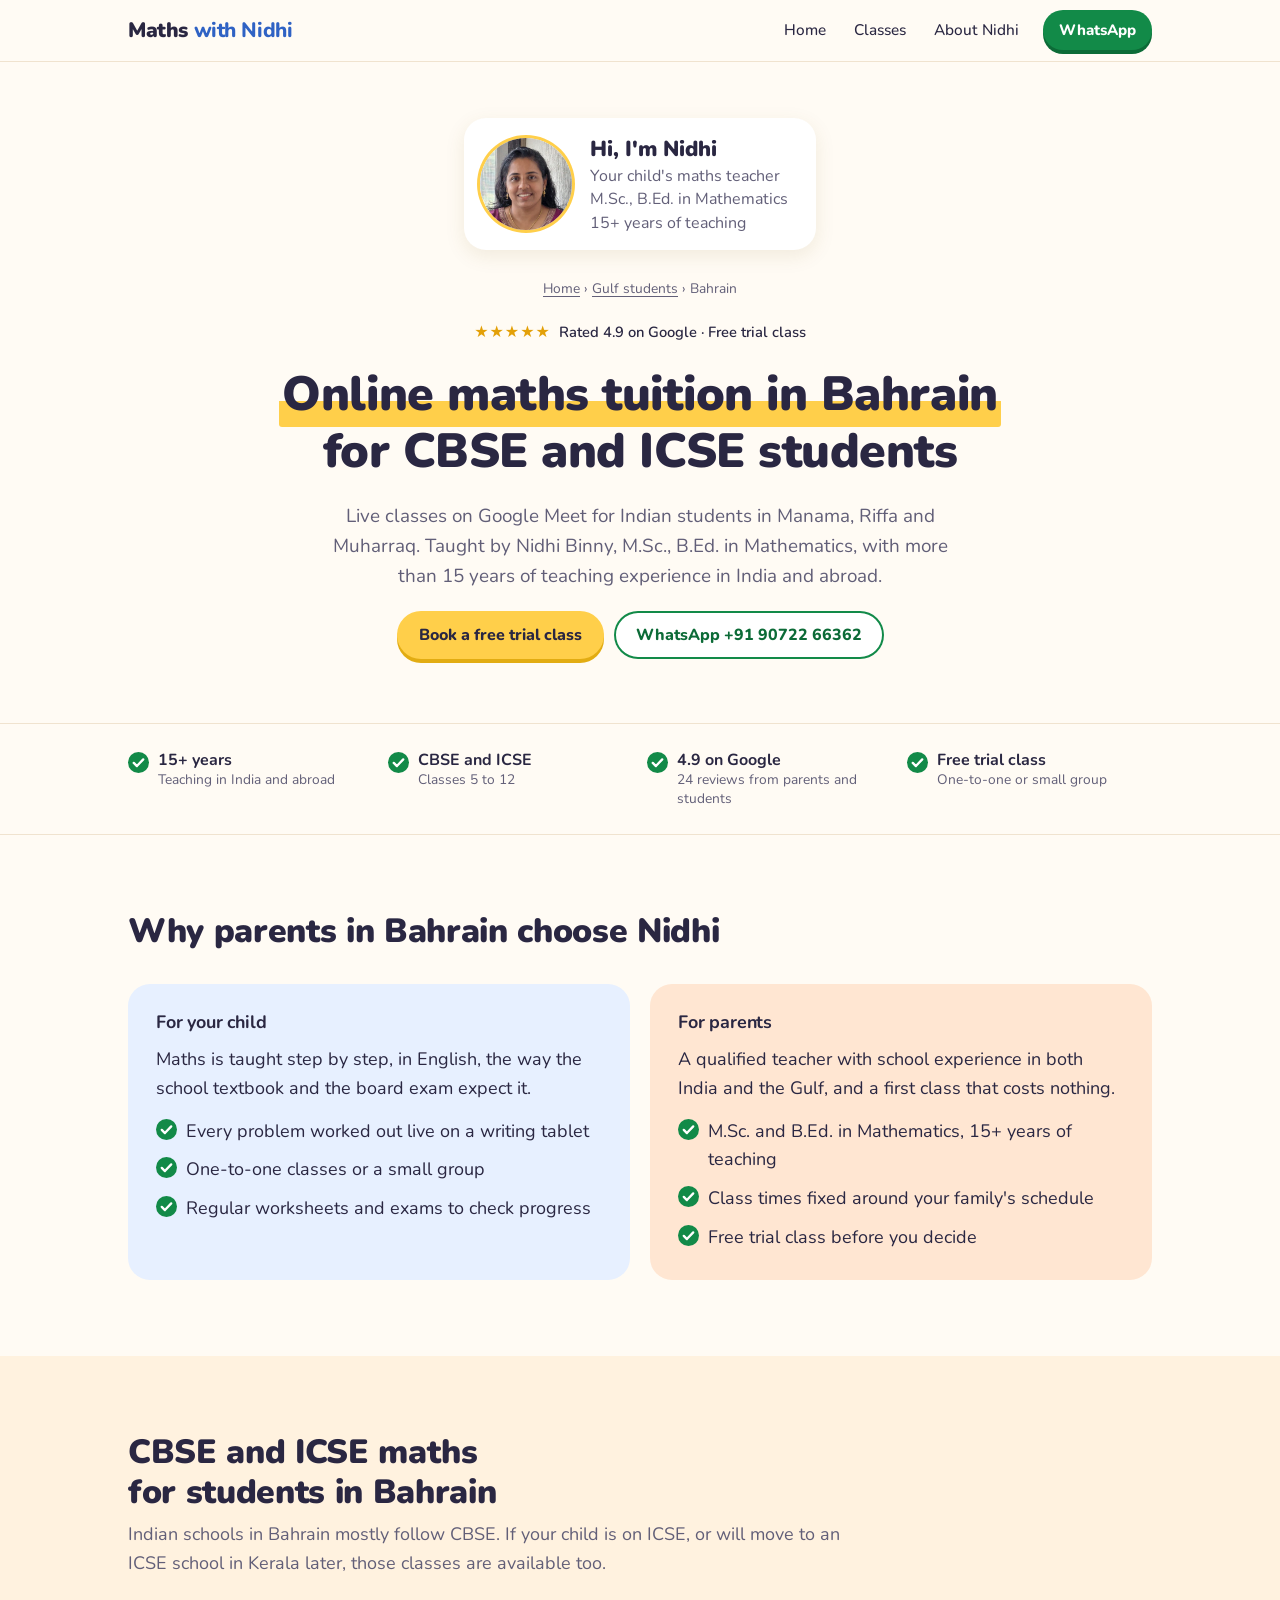
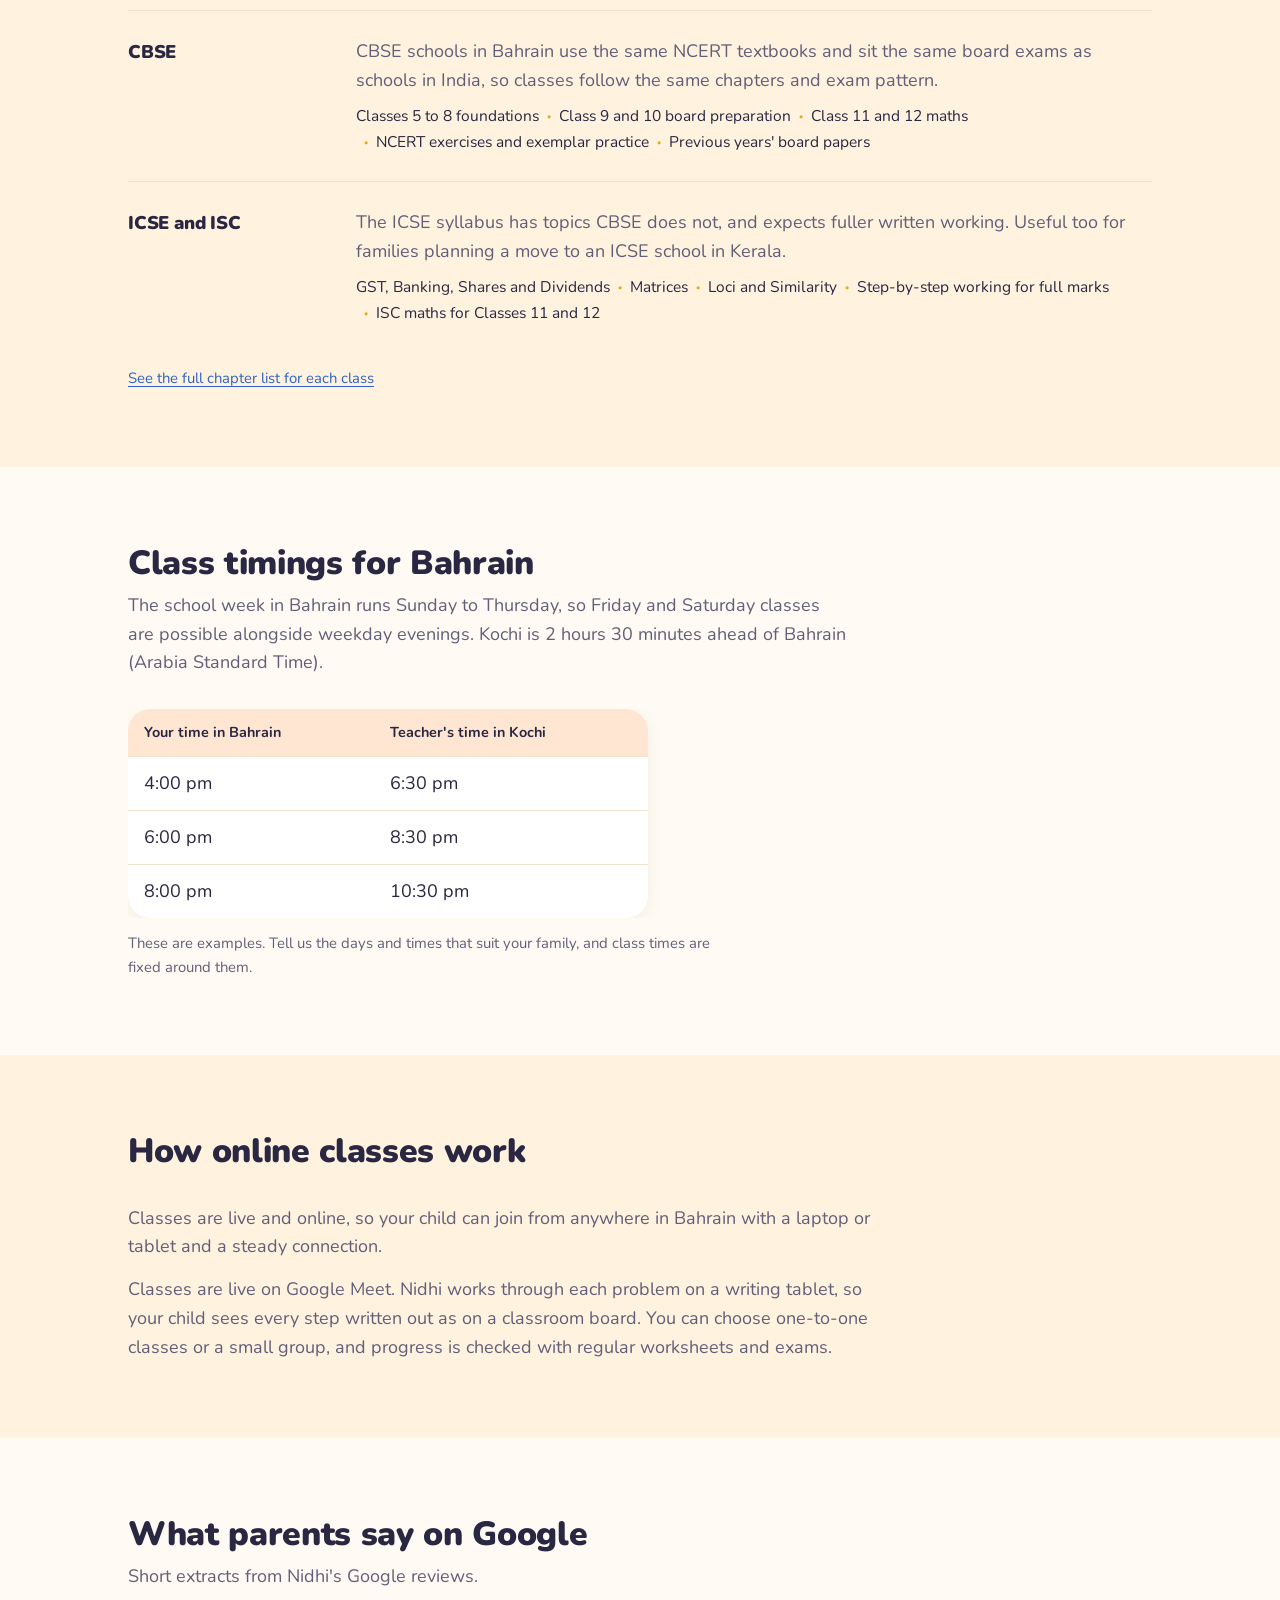
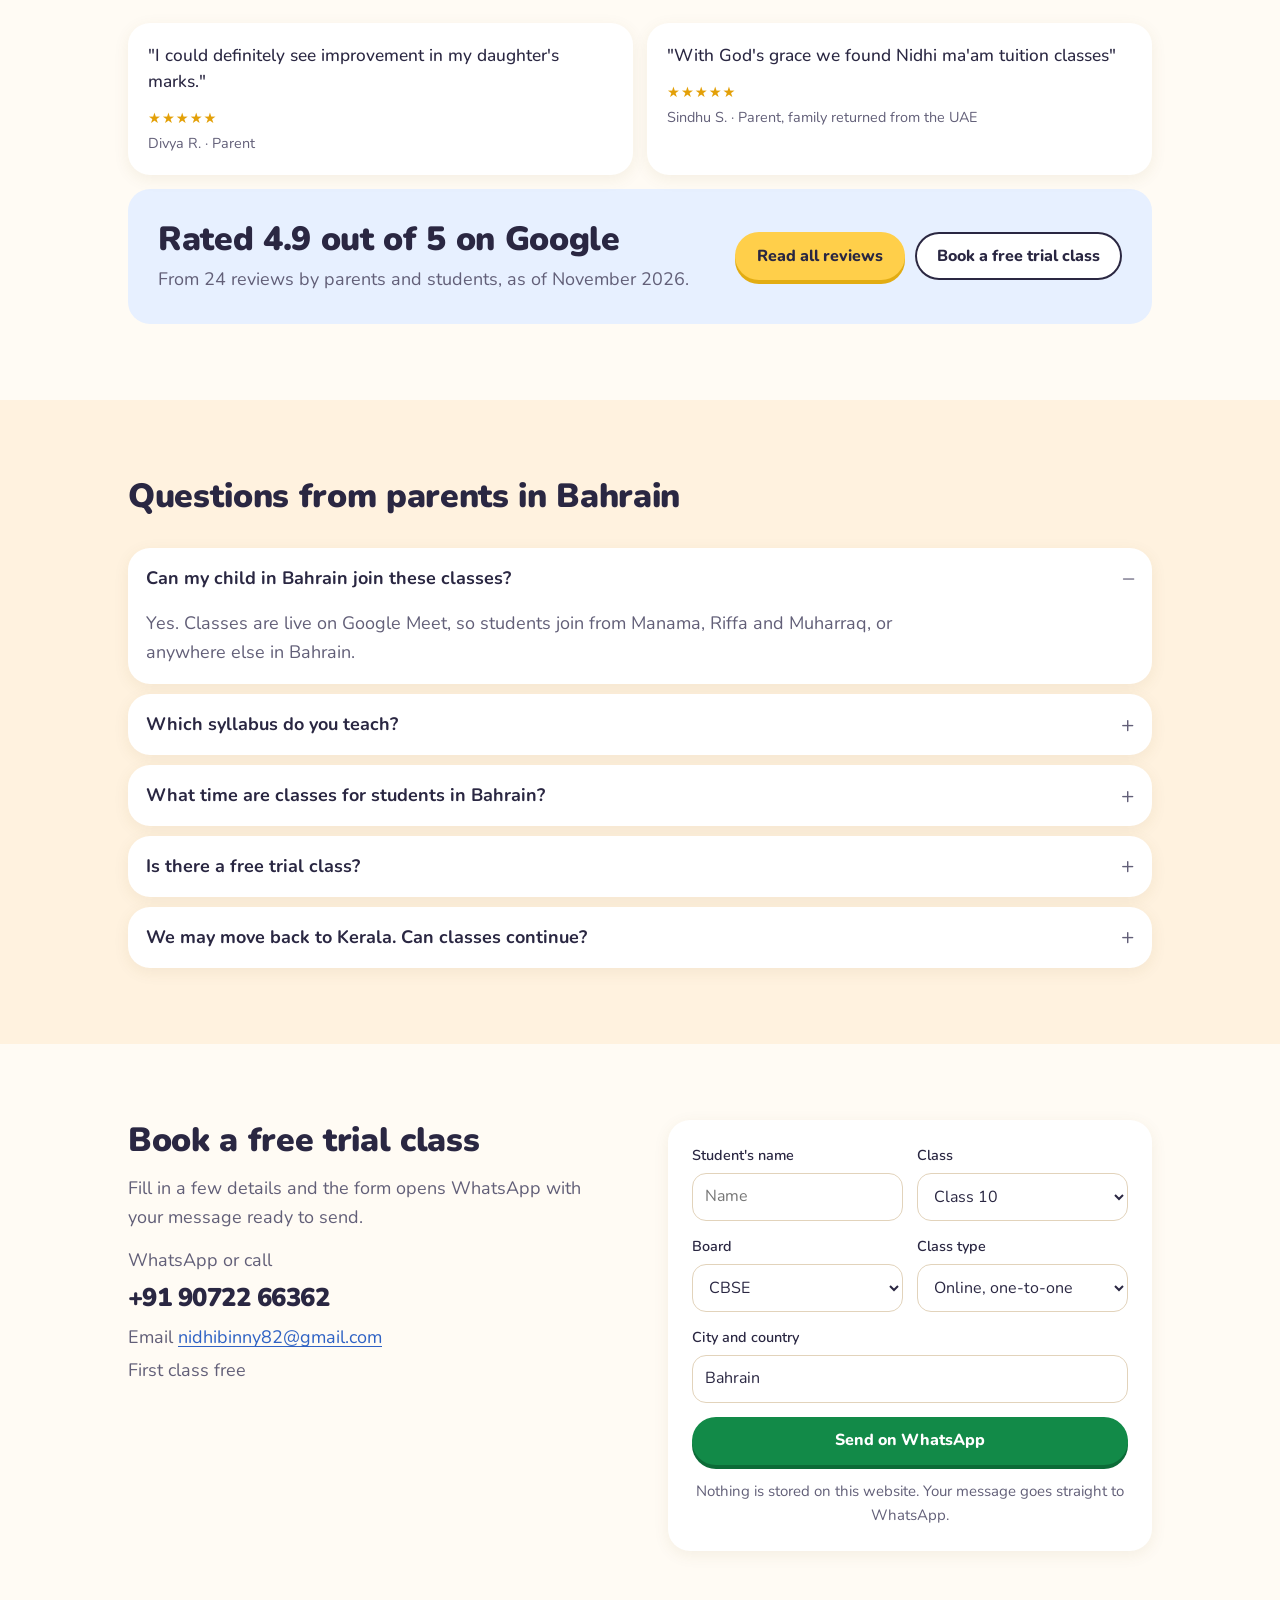
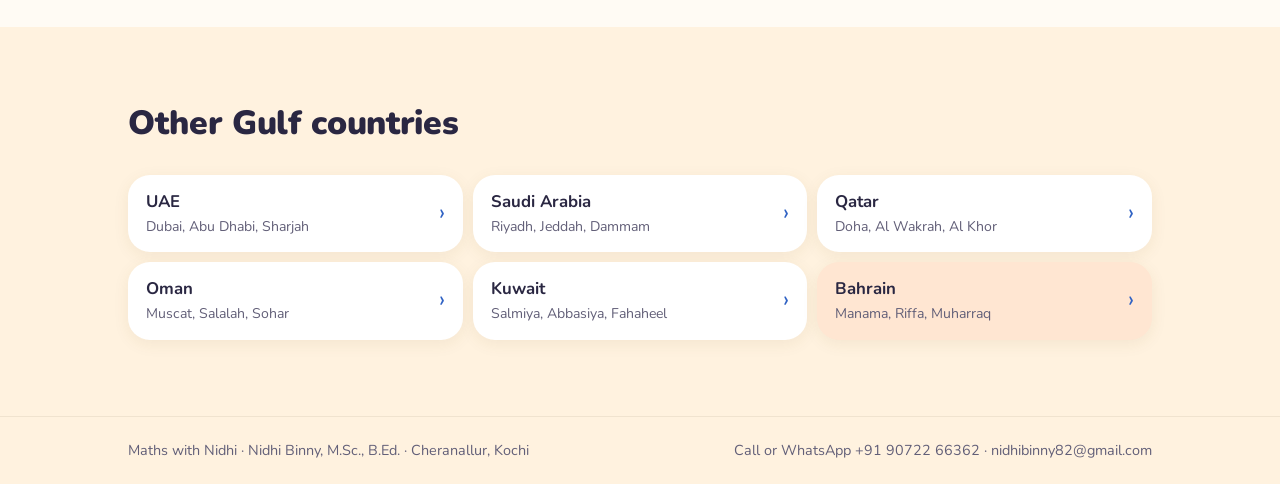
==== commit aa58c0b5: "Revert to the previous version (friendly design with intro card on desktop) Co-Authored-By: Claude F" ====
--- a/online-maths-tuition-bahrain.html
+++ b/online-maths-tuition-bahrain.html
@@ -3,24 +3,24 @@
 <head>
 <meta charset="utf-8">
 <meta name="viewport" content="width=device-width, initial-scale=1">
-<meta name="theme-color" content="#ffffff">
-<title>Online Maths Tuition in Bahrain | Kerala Maths Teacher, CBSE &amp; ICSE | Maths with Nidhi</title>
-<meta name="description" content="Online maths tuition in Bahrain with a Kerala-based teacher. Nidhi Binny, M.Sc., B.Ed., teaches CBSE and ICSE maths for Classes 5 to 12 live from Kochi. Rated 4.9 on Google. Free trial class.">
+<meta name="theme-color" content="#fffbf4">
+<title>Online Maths Tuition in Bahrain | CBSE &amp; ICSE, Classes 5 to 12 | Maths with Nidhi</title>
+<meta name="description" content="Live online maths tuition for Indian students in Bahrain. CBSE and ICSE, Classes 5 to 12, taught by Nidhi Binny, M.Sc., B.Ed. Free trial class.">
 <meta property="og:type" content="website">
-<meta property="og:title" content="Online Maths Tuition in Bahrain | Kerala Maths Teacher, CBSE &amp; ICSE | Maths with Nidhi">
+<meta property="og:title" content="Online Maths Tuition in Bahrain | CBSE &amp; ICSE, Classes 5 to 12 | Maths with Nidhi">
 <meta property="og:site_name" content="Maths with Nidhi">
 <meta property="og:description" content="CBSE and ICSE maths, Classes 5 to 12. Free trial class.">
 <meta property="og:image" content="img/nidhi-binny-maths-tutor.jpg">
 <link rel="preconnect" href="https://fonts.googleapis.com">
 <link rel="preconnect" href="https://fonts.gstatic.com" crossorigin>
-<link href="https://fonts.googleapis.com/css2?family=Source+Sans+3:wght@400;600;700&family=Source+Serif+4:ital,wght@0,600;0,700;1,500&display=swap" rel="stylesheet">
+<link href="https://fonts.googleapis.com/css2?family=Nunito:wght@400;600;700;800;900&display=swap" rel="stylesheet">
 <script type="application/ld+json">
 {
  "@context": "https://schema.org",
  "@graph": [
   {
    "@type": "Service",
-   "name": "Online maths tuition in Bahrain with a Kerala-based teacher, for CBSE and ICSE students",
+   "name": "Online maths tuition in Bahrain for CBSE and ICSE students",
    "serviceType": "Online maths tuition",
    "areaServed": {
     "@type": "Country",
@@ -57,14 +57,6 @@
     },
     {
      "@type": "Question",
-     "name": "Is the teacher based in Kerala?",
-     "acceptedAnswer": {
-      "@type": "Answer",
-      "text": "Yes. Nidhi Binny lives and teaches in Kochi, Kerala. Students in Bahrain join her classes live online, and families who move back to Kochi can continue in person at Cheranallur."
-     }
-    },
-    {
-     "@type": "Question",
      "name": "Which syllabus do you teach?",
      "acceptedAnswer": {
       "@type": "Answer",
@@ -101,7 +93,7 @@
 }
 </script>
 <link rel="icon" href="favicon.svg" type="image/svg+xml">
-<link rel="stylesheet" href="css/site.css?v=7">
+<link rel="stylesheet" href="css/site.css?v=6">
 </head>
 <body>
 
@@ -124,15 +116,15 @@
     <div class="wrap">
       <div class="hero-copy">
         <p class="crumbs"><a href="index.html">Home</a> › <a href="index.html#gulf">Gulf students</a> › Bahrain</p>
-        <a class="eyebrow" href="https://www.google.com/search?q=math+vision#lrd=0x3b080d9edfd63d77:0x7103dc4fd0247eb7,1,,,," rel="noopener">4.9 on Google · 24 reviews</a>
-        <h1><span class="mark">Online maths tuition in Bahrain</span> with a Kerala-based teacher</h1>
-        <p class="lead">Live CBSE and ICSE maths classes on Google Meet for Indian students in Manama, Riffa and Muharraq. Taught from Kochi by Nidhi Binny, M.Sc., B.Ed. in Mathematics, with more than 15 years of teaching experience in India and abroad.</p>
+        <p class="eyebrow">Rated 4.9 on Google · Free trial class</p>
+        <h1><span class="mark">Online maths tuition in Bahrain</span> for CBSE and ICSE students</h1>
+        <p class="lead">Live classes on Google Meet for Indian students in Manama, Riffa and Muharraq. Taught by Nidhi Binny, M.Sc., B.Ed. in Mathematics, with more than 15 years of teaching experience in India and abroad.</p>
         <div class="cta-row">
           <a class="btn" href="#contact">Book a free trial class</a>
           <a class="btn ghost" href="https://wa.me/919072266362?text=Hi%2C%20I%27d%20like%20to%20book%20a%20free%20trial%20maths%20class.%20We%20live%20in%20Bahrain." rel="noopener">WhatsApp +91 90722 66362</a>
         </div>
       </div>
-      <figure class="teacher"><img class="photo-img" src="img/nidhi-binny-maths-tutor.jpg" alt="Nidhi Binny, online maths tutor for students in Bahrain" width="640" height="800"><figcaption><b>Hi, I'm Nidhi</b><span>Maths teacher in Kochi, Kerala</span><span>M.Sc., B.Ed. in Mathematics · 15+ years of teaching</span></figcaption></figure>
+      <figure class="teacher"><img class="photo-img" src="img/nidhi-binny-maths-tutor.jpg" alt="Nidhi Binny, online maths tutor for students in Bahrain" width="640" height="800"><figcaption><b>Hi, I'm Nidhi</b><span>Your child's maths teacher</span><span>M.Sc., B.Ed. in Mathematics</span><span>15+ years of teaching</span></figcaption></figure>
     </div>
   </div>
 
@@ -140,11 +132,10 @@
   <div class="facts">
     <div class="wrap">
       <ul>
-        <li><strong>Kerala-based teacher</strong><span>Teaches live from Kochi</span></li>
-        <li><strong>M.Sc. + B.Ed., 15+ years</strong><span>Mathematics, MG University</span></li>
-        
+        <li><strong>15+ years</strong><span>Teaching in India and abroad</span></li>
+        <li><strong>CBSE and ICSE</strong><span>Classes 5 to 12</span></li>
         <li><strong>4.9 on Google</strong><span>24 reviews from parents and students</span></li>
-        <li><strong>CBSE and ICSE, Classes 5 to 12</strong><span>Free trial class</span></li>
+        <li><strong>Free trial class</strong><span>One-to-one or small group</span></li>
       </ul>
     </div>
   </div>
@@ -166,7 +157,7 @@
         </div>
         <div class="panel abroad">
           <h3>For parents</h3>
-          <p>A qualified, Kerala-based teacher with school experience in both India and the Gulf, and a first class that costs nothing.</p>
+          <p>A qualified teacher with school experience in both India and the Gulf, and a first class that costs nothing.</p>
           <ul>
             <li>M.Sc. and B.Ed. in Mathematics, 15+ years of teaching</li>
             <li>Class times fixed around your family's schedule</li>
@@ -256,10 +247,6 @@
       <details open>
         <summary>Can my child in Bahrain join these classes?</summary>
         <p>Yes. Classes are live on Google Meet, so students join from Manama, Riffa and Muharraq, or anywhere else in Bahrain.</p>
-      </details>
-      <details>
-        <summary>Is the teacher based in Kerala?</summary>
-        <p>Yes. Nidhi Binny lives and teaches in Kochi, Kerala. Students in Bahrain join her classes live online, and families who move back to Kochi can continue in person at Cheranallur.</p>
       </details>
       <details>
         <summary>Which syllabus do you teach?</summary>
--- a/css/site.css
+++ b/css/site.css
@@ -1,22 +1,23 @@
 :root {
-  /* Layout idea: a teacher's professional page. White ground, serif headings for credibility, navy text,
-     one thin amber accent, muted panels. Phone first, one column, proof (who, where, credentials, reviews) first. */
-  --bg: #ffffff;
-  --soft: #f7f5f1;
-  --ink: #1b2440;
-  --ink-soft: #586079;
-  --rule: #e6e2da;
-  --blue: #27509e;
-  --blue-deep: #1d3d7a;
-  --blue-soft: #f0f4fa;
-  --sand: #f8f2e6;
-  --sun: #f0b429;
+  /* Layout idea: a friendly tutor's page. Warm paper background, rounded lettering, soft pastel cards,
+     a sunny yellow for the main action and green only for WhatsApp. Phone first, one column. */
+  --bg: #fffbf4;
+  --soft: #fff2df;
+  --ink: #2a2742;
+  --ink-soft: #625f78;
+  --rule: #f0e3cf;
+  --blue: #2f62c4;
+  --blue-deep: #244f9f;
+  --blue-soft: #e7f0ff;
+  --sun: #ffcf4a;
+  --sun-deep: #e2ac12;
+  --mint: #e2f5e8;
+  --peach: #ffe6d2;
   --green: #128a48;
   --green-deep: #0c6b37;
   --gold: #e3a008;
-  --r: 12px;
-  --font: "Source Sans 3", system-ui, -apple-system, "Segoe UI", Roboto, sans-serif;
-  --font-head: "Source Serif 4", Georgia, "Times New Roman", serif;
+  --r: 22px;
+  --font: "Nunito", "Trebuchet MS", system-ui, -apple-system, "Segoe UI", sans-serif;
   color-scheme: light;
 }
 * { box-sizing: border-box; }
@@ -184,39 +185,43 @@
 footer { background: var(--soft); border-top: 1px solid var(--rule); color: var(--ink-soft); font-size: 0.9rem; padding-bottom: 84px; }
 footer .wrap { display: flex; flex-direction: column; gap: 6px; padding-top: 22px; padding-bottom: 22px; }
 
-/* Tone: calm and professional */
-body { font-size: 18px; }
-h1, h2, .brand, .board .tag { font-family: var(--font-head); font-weight: 700; letter-spacing: -0.01em; }
-.brand-name i { font-style: italic; font-weight: 500; color: var(--ink-soft); }
-.mark { color: inherit; box-shadow: inset 0 -0.12em 0 var(--sun); }
-.btn { background: var(--ink); color: #fff !important; border-radius: 10px; }
-.btn:hover { background: #2b3764; }
-.btn.small { border-radius: 8px; }
-.btn[href*="wa.me"] { background: var(--green); }
-.btn[href*="wa.me"]:hover { background: var(--green-deep); }
-.btn.ghost, .btn.ghost.light { background: var(--bg); color: var(--ink) !important; box-shadow: inset 0 0 0 1.5px var(--ink); }
-.btn.ghost[href*="wa.me"] { background: var(--bg); color: var(--green-deep) !important; box-shadow: inset 0 0 0 1.5px var(--green); }
-a.eyebrow { text-decoration: none; color: var(--ink); }
-a.eyebrow:hover { text-decoration: underline; }
-.teacher { background: var(--soft); border: 1px solid var(--rule); }
-.teacher .photo-img { box-shadow: 0 0 0 3px #fff, 0 2px 10px rgba(27, 36, 64, 0.18); }
-.teacher figcaption b { font-family: var(--font-head); font-size: 1.2rem; }
-.modes { list-style: none; margin: 0; padding: 0; display: grid; grid-template-columns: 1fr 1fr; gap: 10px; width: 100%; }
-.modes li { display: flex; flex-direction: column; gap: 1px; padding: 12px 14px; border: 1px solid var(--rule); border-left: 3px solid var(--sun); border-radius: 10px; background: var(--bg); text-align: left; font-size: 0.92rem; color: var(--ink-soft); line-height: 1.35; }
-.modes b { color: var(--ink); font-size: 1rem; }
-.facts li::before, .panel li::before { background-color: var(--ink); }
-.panel.kochi { background: var(--blue-soft); border-color: transparent; }
-.panel.abroad { background: var(--sand); border-color: transparent; }
+/* Friendly theme */
+h1, h2, .brand, .board .tag, .contact-copy .lines b { font-weight: 900; }
+.mark { color: inherit; background: linear-gradient(transparent 60%, var(--sun) 60%); padding: 0 3px; border-radius: 3px; }
+.top { background: var(--bg); border-bottom-color: var(--rule); }
+.brand-name i { color: var(--blue); font-weight: 800; }
+.btn { background: var(--sun); color: var(--ink) !important; border-radius: 999px; font-weight: 800; box-shadow: 0 4px 0 var(--sun-deep); }
+.btn:hover { background: #ffd866; }
+.btn:active { transform: translateY(2px); box-shadow: 0 2px 0 var(--sun-deep); }
+.btn.small { border-radius: 999px; box-shadow: 0 3px 0 var(--green-deep); }
+.btn[href*="wa.me"] { color: #fff !important; box-shadow: 0 4px 0 var(--green-deep); }
+.btn.ghost, .btn.ghost.light { background: #fff; box-shadow: inset 0 0 0 2px var(--ink); }
+.btn.ghost[href*="wa.me"] { background: #fff; color: var(--green-deep) !important; box-shadow: inset 0 0 0 2px var(--green); }
+.teacher { background: #fff; box-shadow: 0 6px 20px rgba(120, 84, 20, 0.10); }
+.teacher figcaption b { font-size: 1.15rem; font-weight: 900; }
+.facts { background: var(--bg); border-color: var(--rule); }
+.facts li::before, .panel li::before { background-color: var(--green); }
+.panel, .steps li, .quote, .faq details, form, .countries a, table.times { border: 0; box-shadow: 0 4px 16px rgba(120, 84, 20, 0.08); background: #fff; }
+.panel.kochi { background: var(--blue-soft); box-shadow: none; }
+.panel.abroad { background: var(--peach); box-shadow: none; }
 .panel p, .panel li { color: var(--ink); }
-.steps li::before { background: var(--blue-soft); color: var(--blue-deep); }
+.steps li:nth-child(1)::before { background: var(--blue-soft); color: var(--blue-deep); }
+.steps li:nth-child(2)::before { background: var(--peach); color: #a3501a; }
+.steps li:nth-child(3)::before { background: var(--mint); color: var(--green-deep); }
 .chips { display: block; color: var(--ink); font-size: 0.97rem; line-height: 1.7; }
 .chips li { display: inline-block; background: none; border: 0; padding: 0; font-size: inherit; }
-.chips li:not(:last-child)::after { content: "  ·"; color: var(--ink-soft); white-space: pre; margin-right: 0.45em; }
-.about blockquote, .quote blockquote { font-family: var(--font-head); font-style: italic; font-weight: 500; }
-.about blockquote { border-left: 3px solid var(--sun); padding: 2px 0 2px 18px; font-size: 1.2rem; }
+.chips li + li::before { content: "  ·  "; color: var(--sun-deep); font-weight: 900; white-space: pre; }
+.about blockquote { border-left: 0; background: var(--mint); padding: 22px 24px; border-radius: var(--r); font-weight: 700; }
 .reviews .box { background: var(--blue-soft); }
-.countries a[aria-current="page"] { background: var(--sand); border-color: var(--sand); }
-input, select { border-color: #cfcabf; }
+.countries a[aria-current="page"] { background: var(--peach); }
+.countries a::after { color: var(--blue); }
+table.times th { background: var(--peach); }
+input, select { border-color: #e2d3bb; border-radius: 14px; }
+.actionbar { background: var(--bg); border-top-color: var(--rule); }
+.actionbar .call { background: #fff; box-shadow: inset 0 0 0 2px var(--ink); }
+.actionbar .btn[href*="wa.me"] { box-shadow: none; }
+footer { background: var(--soft); border-top-color: var(--rule); }
+@media (max-width: 859px) { .teacher .photo-img { box-shadow: 0 0 0 3px var(--sun); } }
 
 /* Wider screens */
 @media (min-width: 560px) {
@@ -238,10 +243,9 @@
   .eyebrow, .cta-row { justify-content: center; }
   .lead { font-size: 1.18rem; }
   .teacher { gap: 18px; padding: 16px 28px 16px 16px; text-align: left; }
-  .teacher .photo-img { width: 92px; height: 92px; }
+  .teacher .photo-img { width: 92px; height: 92px; box-shadow: 0 0 0 3px var(--sun); }
   .teacher figcaption { font-size: 1rem; }
-  .teacher figcaption b { font-size: 1.4rem; }
-  .modes { max-width: 560px; }
+  .teacher figcaption b { font-size: 1.35rem; }
   .facts ul { grid-template-columns: repeat(4, 1fr); padding: 26px 0; }
   section { padding: 76px 0; }
   .sec-head { margin-bottom: 32px; }
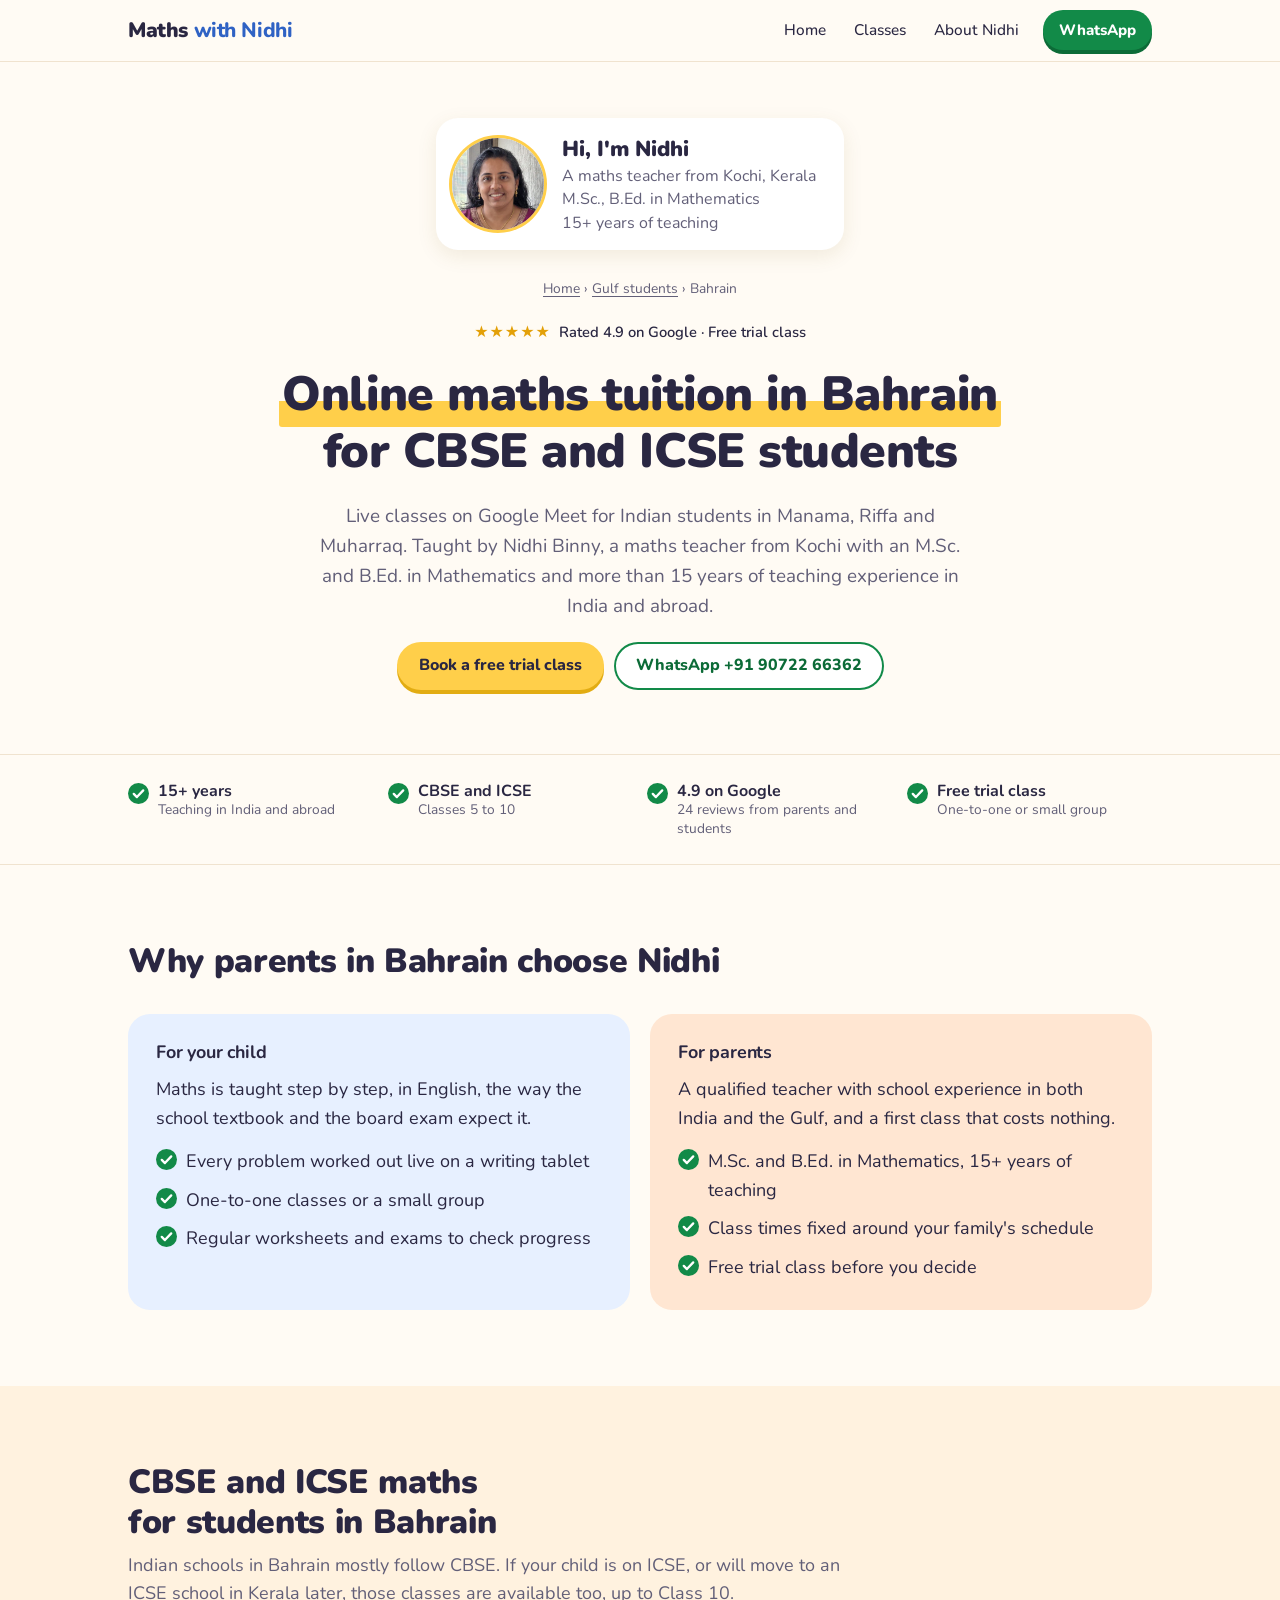
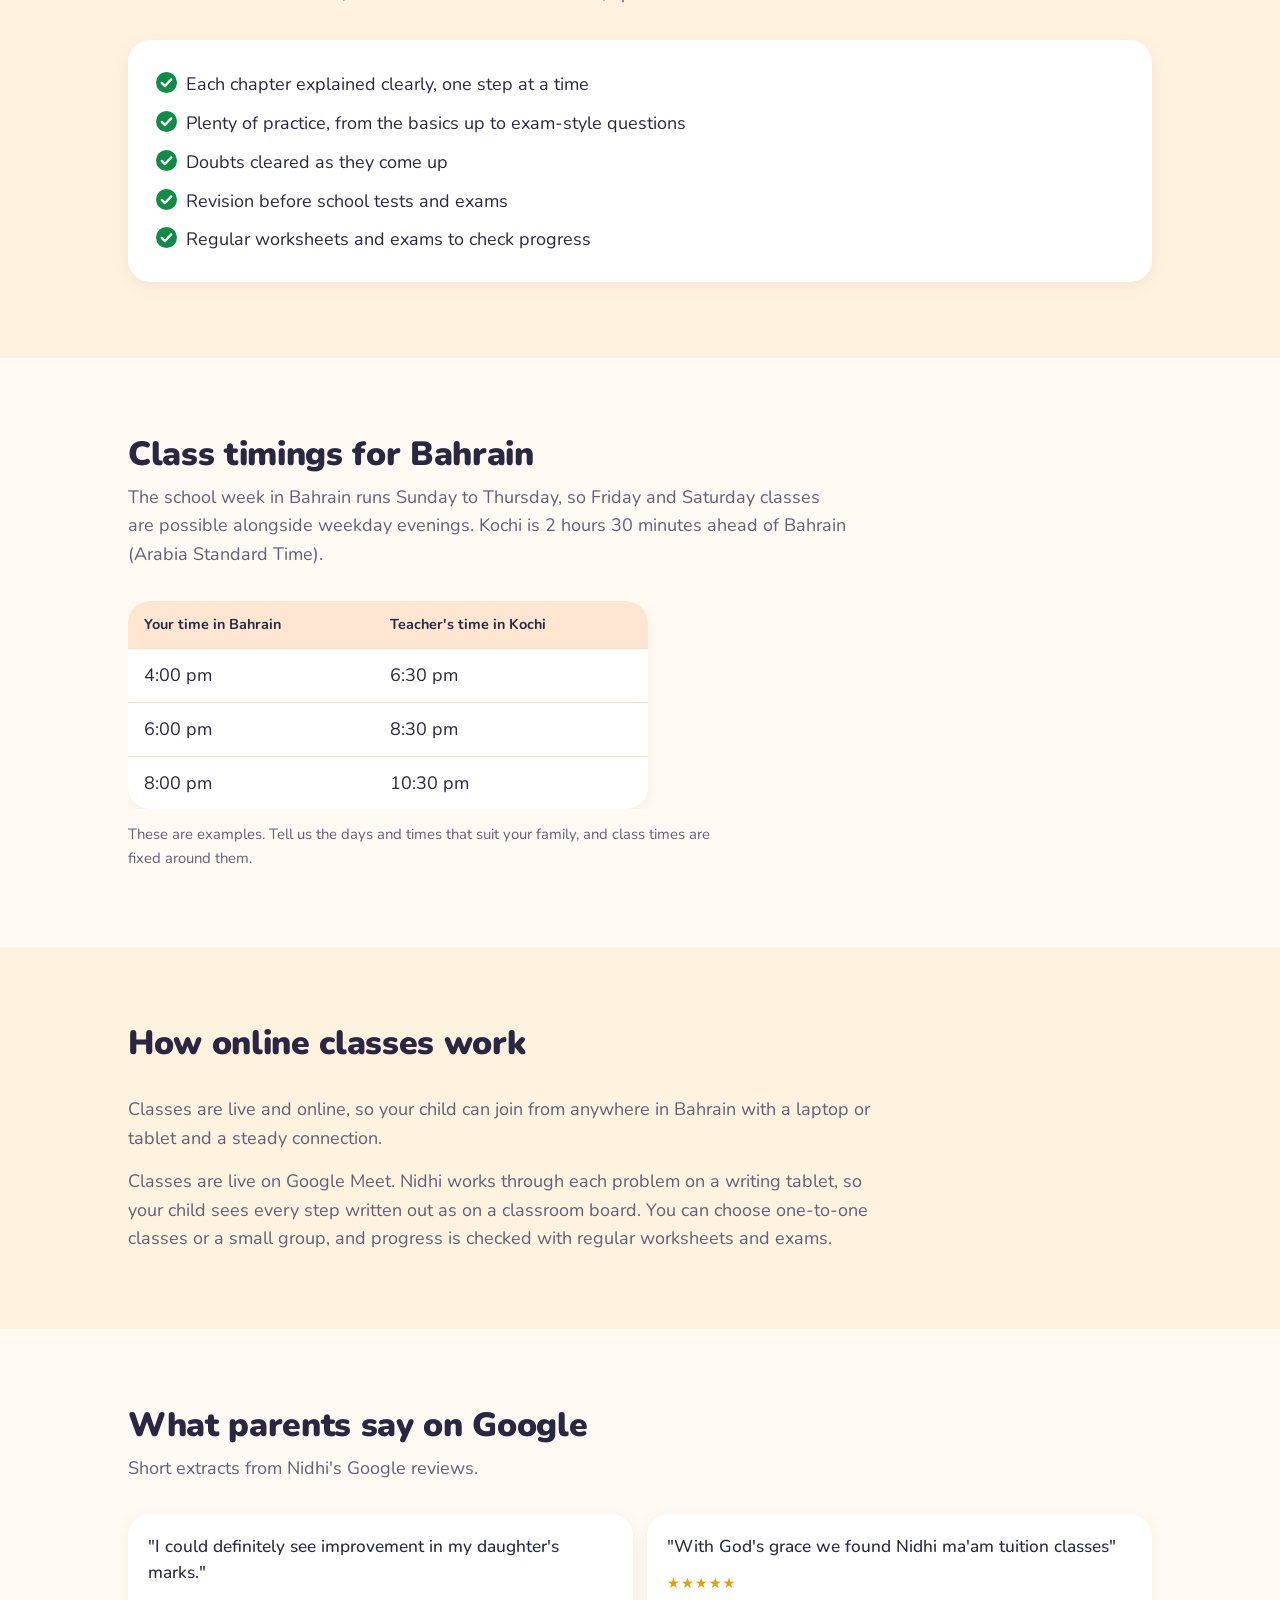
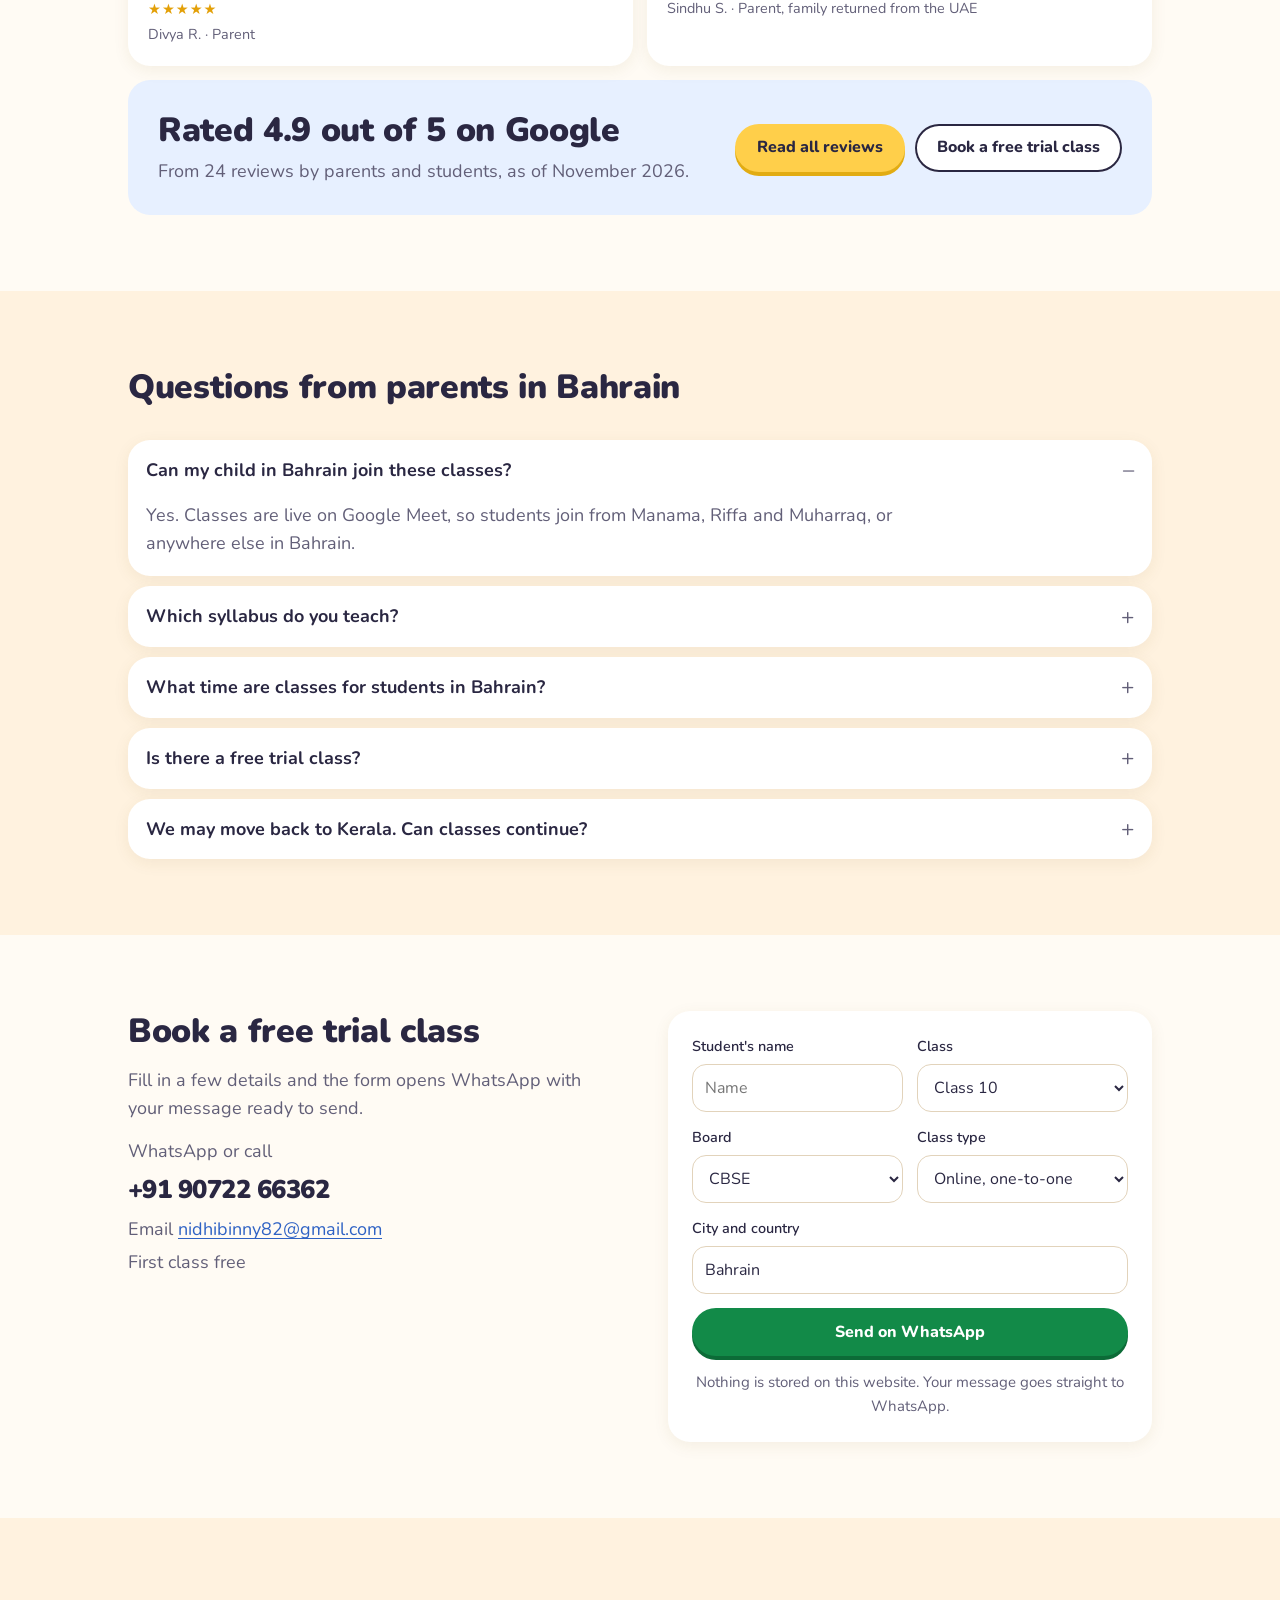
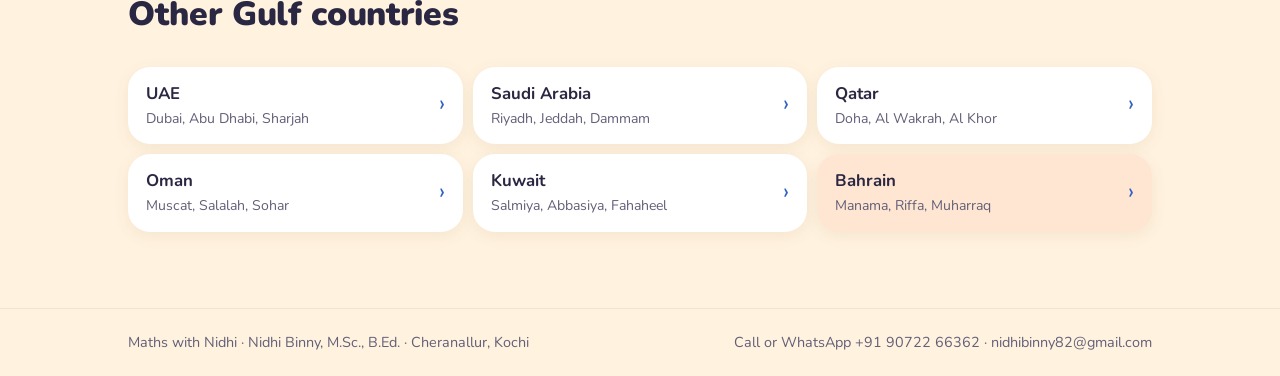
==== commit 1b69ad91: "Classes up to 10 only; intro says she is from Kochi; simple generic description of what is taught Co" ====
--- a/online-maths-tuition-bahrain.html
+++ b/online-maths-tuition-bahrain.html
@@ -4,12 +4,12 @@
 <meta charset="utf-8">
 <meta name="viewport" content="width=device-width, initial-scale=1">
 <meta name="theme-color" content="#fffbf4">
-<title>Online Maths Tuition in Bahrain | CBSE &amp; ICSE, Classes 5 to 12 | Maths with Nidhi</title>
-<meta name="description" content="Live online maths tuition for Indian students in Bahrain. CBSE and ICSE, Classes 5 to 12, taught by Nidhi Binny, M.Sc., B.Ed. Free trial class.">
+<title>Online Maths Tuition in Bahrain | CBSE &amp; ICSE, Classes 5 to 10 | Maths with Nidhi</title>
+<meta name="description" content="Live online maths tuition for Indian students in Bahrain. CBSE and ICSE, Classes 5 to 10, taught by Nidhi Binny, M.Sc., B.Ed. Free trial class.">
 <meta property="og:type" content="website">
-<meta property="og:title" content="Online Maths Tuition in Bahrain | CBSE &amp; ICSE, Classes 5 to 12 | Maths with Nidhi">
+<meta property="og:title" content="Online Maths Tuition in Bahrain | CBSE &amp; ICSE, Classes 5 to 10 | Maths with Nidhi">
 <meta property="og:site_name" content="Maths with Nidhi">
-<meta property="og:description" content="CBSE and ICSE maths, Classes 5 to 12. Free trial class.">
+<meta property="og:description" content="CBSE and ICSE maths, Classes 5 to 10. Free trial class.">
 <meta property="og:image" content="img/nidhi-binny-maths-tutor.jpg">
 <link rel="preconnect" href="https://fonts.googleapis.com">
 <link rel="preconnect" href="https://fonts.gstatic.com" crossorigin>
@@ -60,7 +60,7 @@
      "name": "Which syllabus do you teach?",
      "acceptedAnswer": {
       "@type": "Answer",
-      "text": "Mathematics for CBSE and ICSE, from Class 5 to Class 12, including ISC for Classes 11 and 12."
+      "text": "Mathematics for CBSE and ICSE, from Class 5 to Class 10."
      }
     },
     {
@@ -118,13 +118,13 @@
         <p class="crumbs"><a href="index.html">Home</a> › <a href="index.html#gulf">Gulf students</a> › Bahrain</p>
         <p class="eyebrow">Rated 4.9 on Google · Free trial class</p>
         <h1><span class="mark">Online maths tuition in Bahrain</span> for CBSE and ICSE students</h1>
-        <p class="lead">Live classes on Google Meet for Indian students in Manama, Riffa and Muharraq. Taught by Nidhi Binny, M.Sc., B.Ed. in Mathematics, with more than 15 years of teaching experience in India and abroad.</p>
+        <p class="lead">Live classes on Google Meet for Indian students in Manama, Riffa and Muharraq. Taught by Nidhi Binny, a maths teacher from Kochi with an M.Sc. and B.Ed. in Mathematics and more than 15 years of teaching experience in India and abroad.</p>
         <div class="cta-row">
           <a class="btn" href="#contact">Book a free trial class</a>
           <a class="btn ghost" href="https://wa.me/919072266362?text=Hi%2C%20I%27d%20like%20to%20book%20a%20free%20trial%20maths%20class.%20We%20live%20in%20Bahrain." rel="noopener">WhatsApp +91 90722 66362</a>
         </div>
       </div>
-      <figure class="teacher"><img class="photo-img" src="img/nidhi-binny-maths-tutor.jpg" alt="Nidhi Binny, online maths tutor for students in Bahrain" width="640" height="800"><figcaption><b>Hi, I'm Nidhi</b><span>Your child's maths teacher</span><span>M.Sc., B.Ed. in Mathematics</span><span>15+ years of teaching</span></figcaption></figure>
+      <figure class="teacher"><img class="photo-img" src="img/nidhi-binny-maths-tutor.jpg" alt="Nidhi Binny, online maths tutor for students in Bahrain" width="640" height="800"><figcaption><b>Hi, I'm Nidhi</b><span>A maths teacher from Kochi, Kerala</span><span>M.Sc., B.Ed. in Mathematics</span><span>15+ years of teaching</span></figcaption></figure>
     </div>
   </div>
 
@@ -133,7 +133,7 @@
     <div class="wrap">
       <ul>
         <li><strong>15+ years</strong><span>Teaching in India and abroad</span></li>
-        <li><strong>CBSE and ICSE</strong><span>Classes 5 to 12</span></li>
+        <li><strong>CBSE and ICSE</strong><span>Classes 5 to 10</span></li>
         <li><strong>4.9 on Google</strong><span>24 reviews from parents and students</span></li>
         <li><strong>Free trial class</strong><span>One-to-one or small group</span></li>
       </ul>
@@ -172,23 +172,17 @@
     <div class="wrap">
       <div class="sec-head">
         <h2>CBSE and ICSE maths for students in Bahrain</h2>
-        <p>Indian schools in Bahrain mostly follow CBSE. If your child is on ICSE, or will move to an ICSE school in Kerala later, those classes are available too.</p>
-      </div>
-      <div class="board">
-        <div class="tag">CBSE</div>
-        <div>
-          <p>CBSE schools in Bahrain use the same NCERT textbooks and sit the same board exams as schools in India, so classes follow the same chapters and exam pattern.</p>
-          <ul class="chips"><li>Classes 5 to 8 foundations</li><li>Class 9 and 10 board preparation</li><li>Class 11 and 12 maths</li><li>NCERT exercises and exemplar practice</li><li>Previous years' board papers</li></ul>
-        </div>
-      </div>
-      <div class="board">
-        <div class="tag">ICSE and ISC</div>
-        <div>
-          <p>The ICSE syllabus has topics CBSE does not, and expects fuller written working. Useful too for families planning a move to an ICSE school in Kerala.</p>
-          <ul class="chips"><li>GST, Banking, Shares and Dividends</li><li>Matrices</li><li>Loci and Similarity</li><li>Step-by-step working for full marks</li><li>ISC maths for Classes 11 and 12</li></ul>
-        </div>
-      </div>
-      <p class="note"><a href="index.html#classes">See the full chapter list for each class</a></p>
+        <p>Indian schools in Bahrain mostly follow CBSE. If your child is on ICSE, or will move to an ICSE school in Kerala later, those classes are available too, up to Class 10.</p>
+      </div>
+      <div class="panel">
+        <ul>
+          <li>Each chapter explained clearly, one step at a time</li>
+          <li>Plenty of practice, from the basics up to exam-style questions</li>
+          <li>Doubts cleared as they come up</li>
+          <li>Revision before school tests and exams</li>
+          <li>Regular worksheets and exams to check progress</li>
+        </ul>
+      </div>
     </div>
   </section>
 
@@ -250,7 +244,7 @@
       </details>
       <details>
         <summary>Which syllabus do you teach?</summary>
-        <p>Mathematics for CBSE and ICSE, from Class 5 to Class 12, including ISC for Classes 11 and 12.</p>
+        <p>Mathematics for CBSE and ICSE, from Class 5 to Class 10.</p>
       </details>
       <details>
         <summary>What time are classes for students in Bahrain?</summary>
@@ -283,11 +277,11 @@
         <label>Student's name<input id="f-name" type="text" autocomplete="off" placeholder="Name"></label>
         <label>Class
           <select id="f-class">
-            <option>Class 12</option><option>Class 11</option><option selected>Class 10</option><option>Class 9</option><option>Class 8</option><option>Class 7</option><option>Class 6</option><option>Class 5</option>
+            <option selected>Class 10</option><option>Class 9</option><option>Class 8</option><option>Class 7</option><option>Class 6</option><option>Class 5</option>
           </select>
         </label>
         <label>Board
-          <select id="f-board"><option>CBSE</option><option>ICSE / ISC</option></select>
+          <select id="f-board"><option>CBSE</option><option>ICSE</option></select>
         </label>
         <label>Class type
           <select id="f-mode"><option>Online, one-to-one</option><option>Online, small group</option></select>
